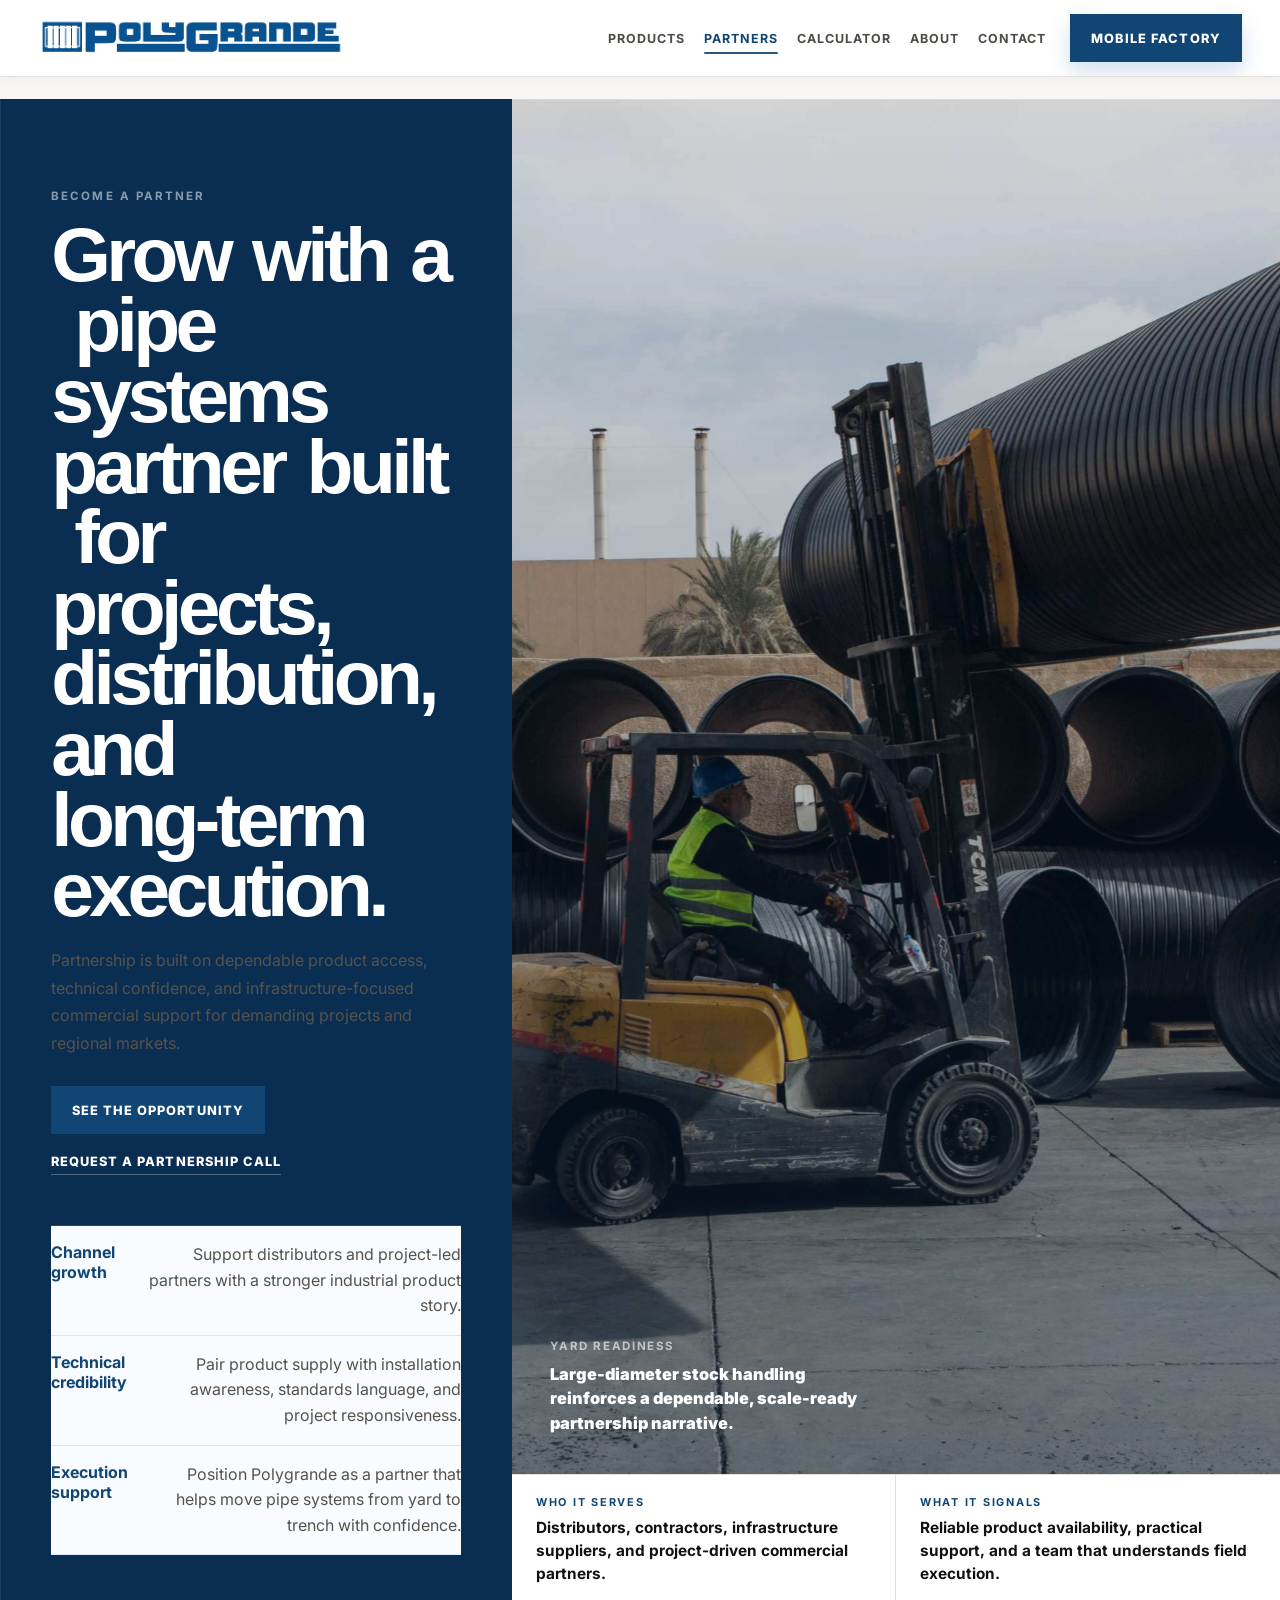
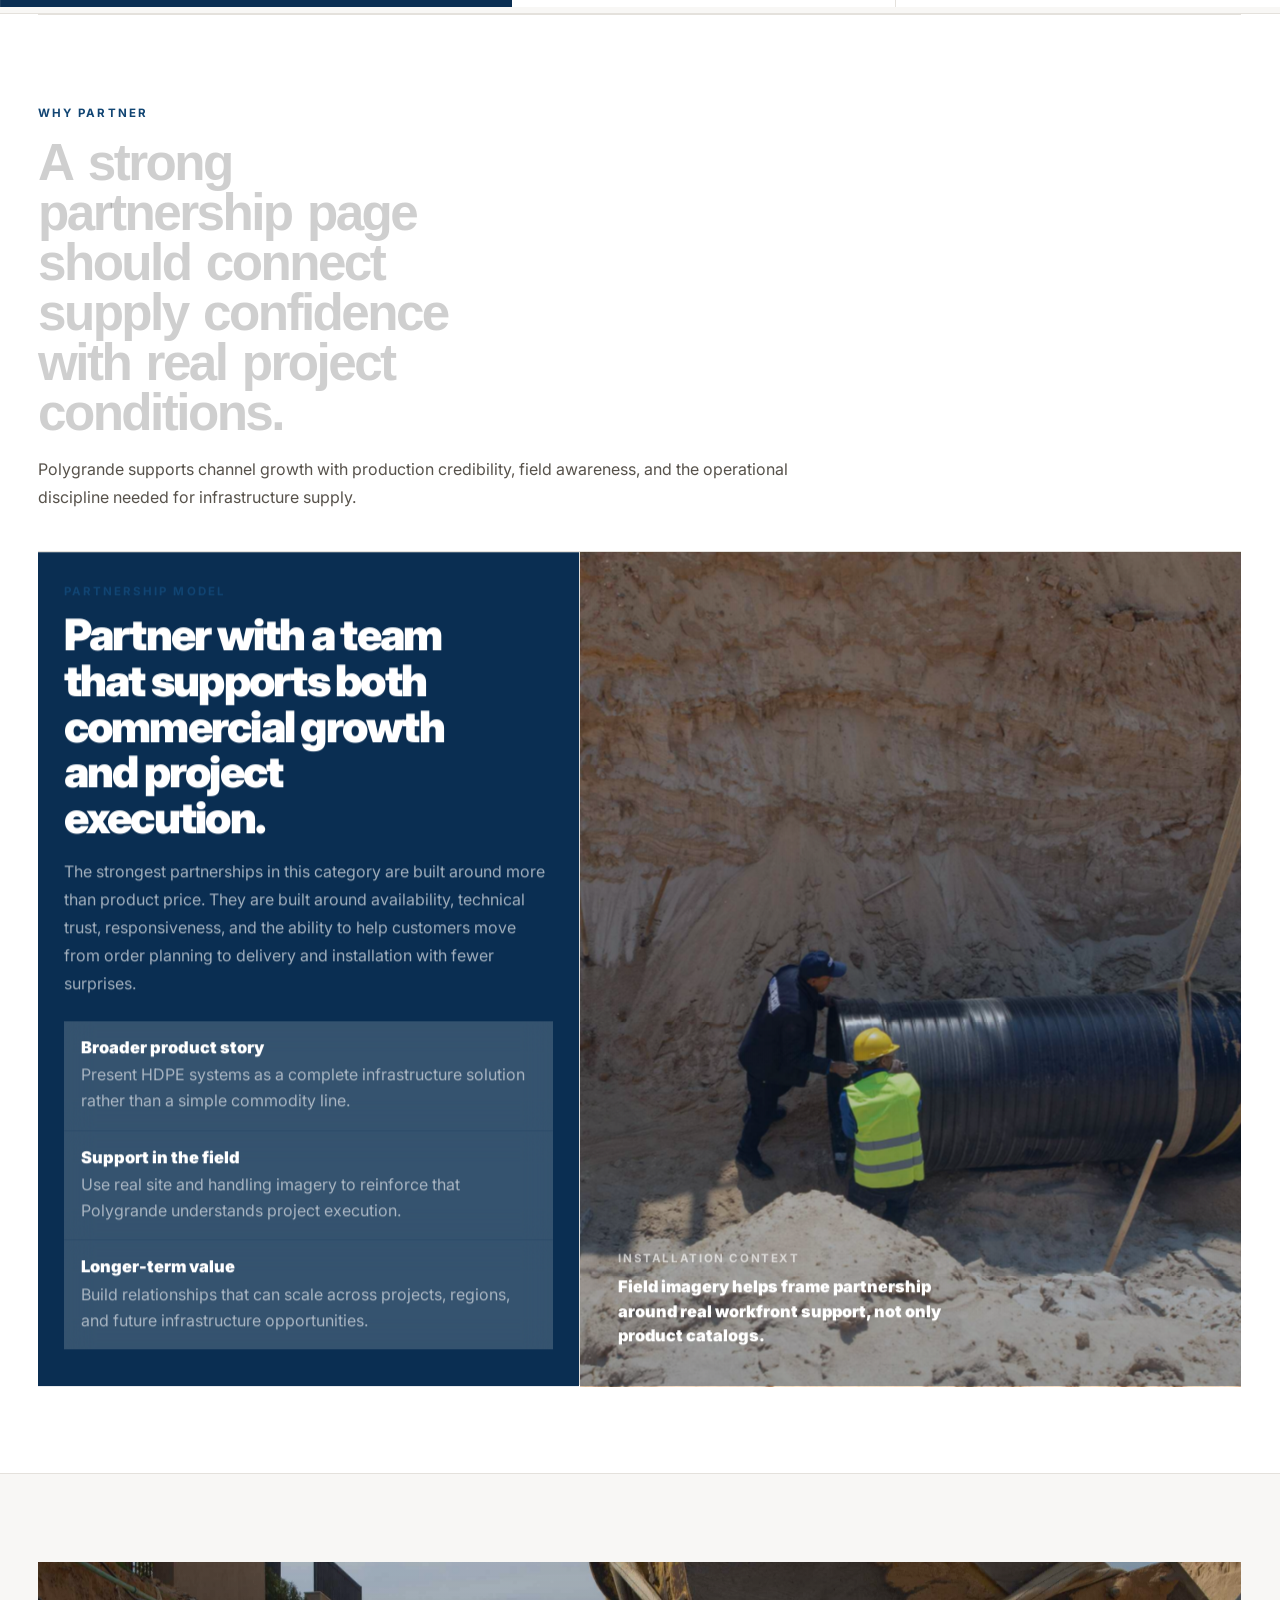
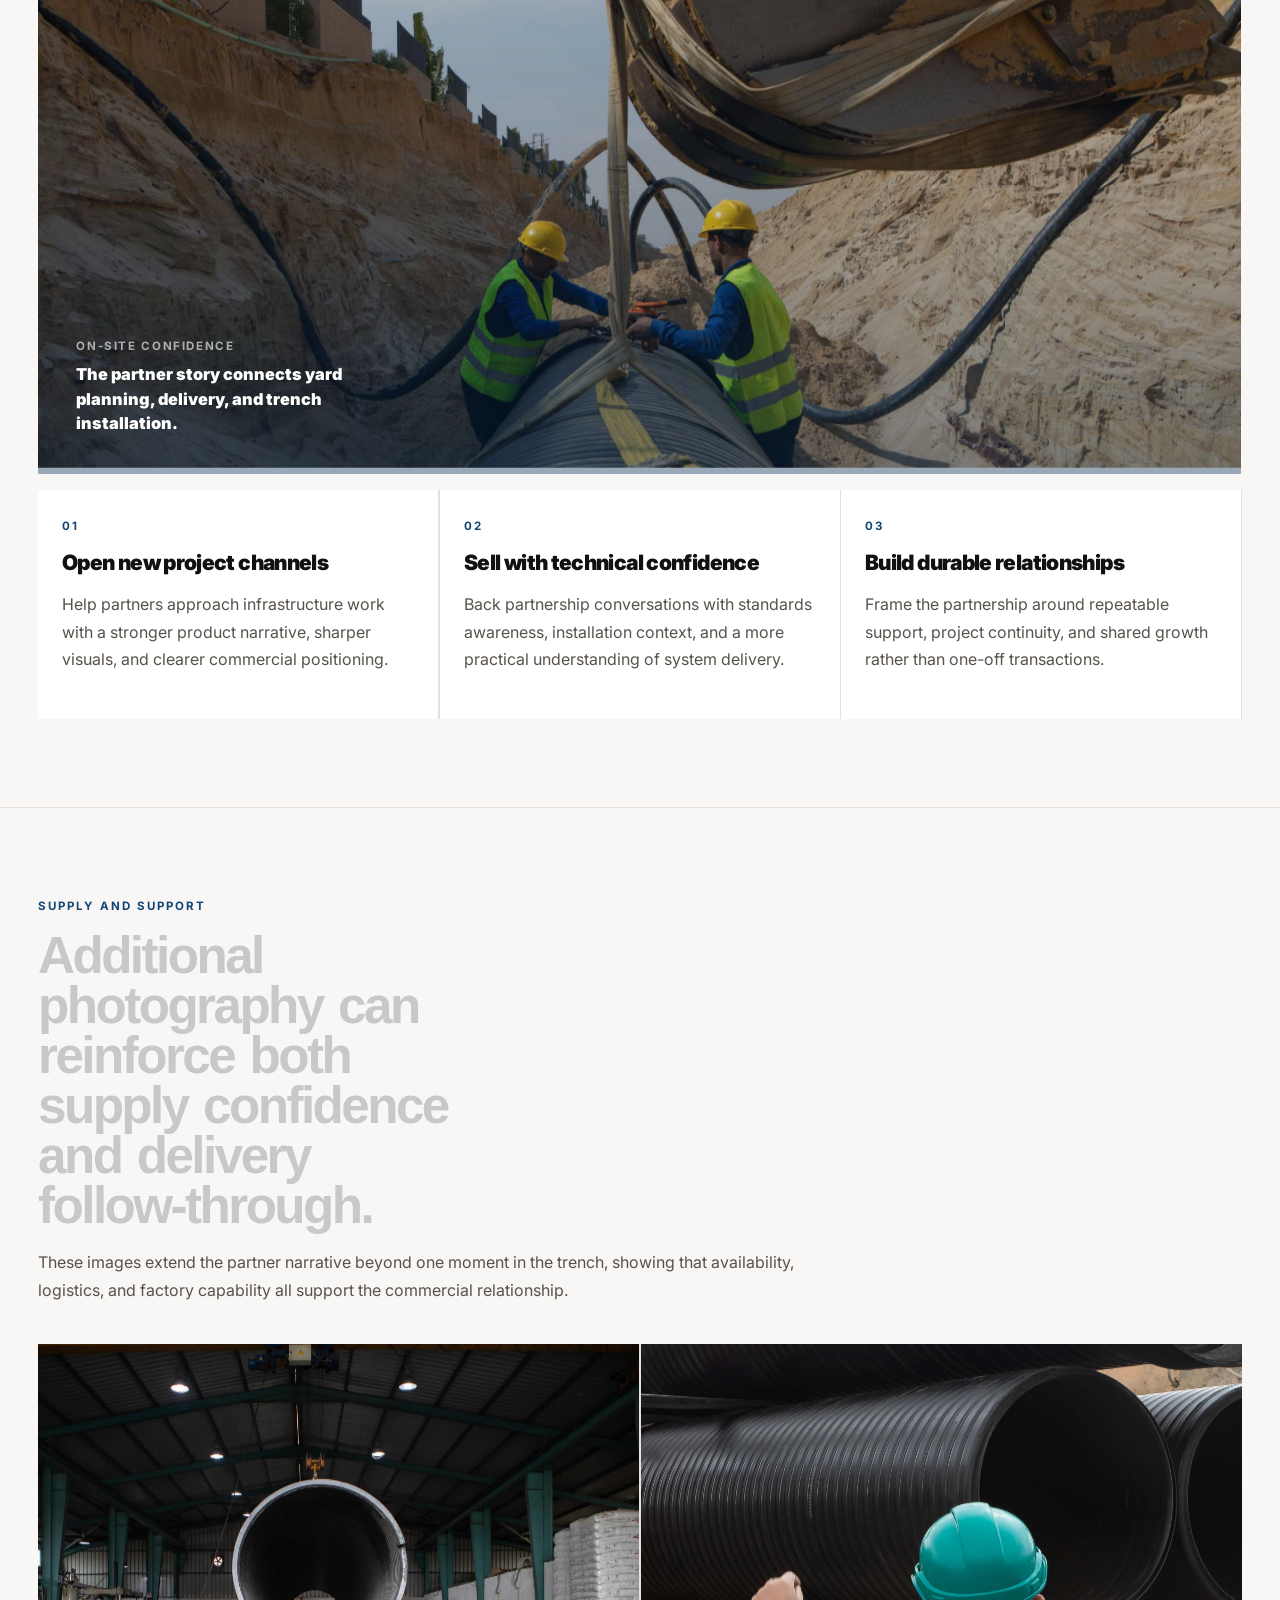
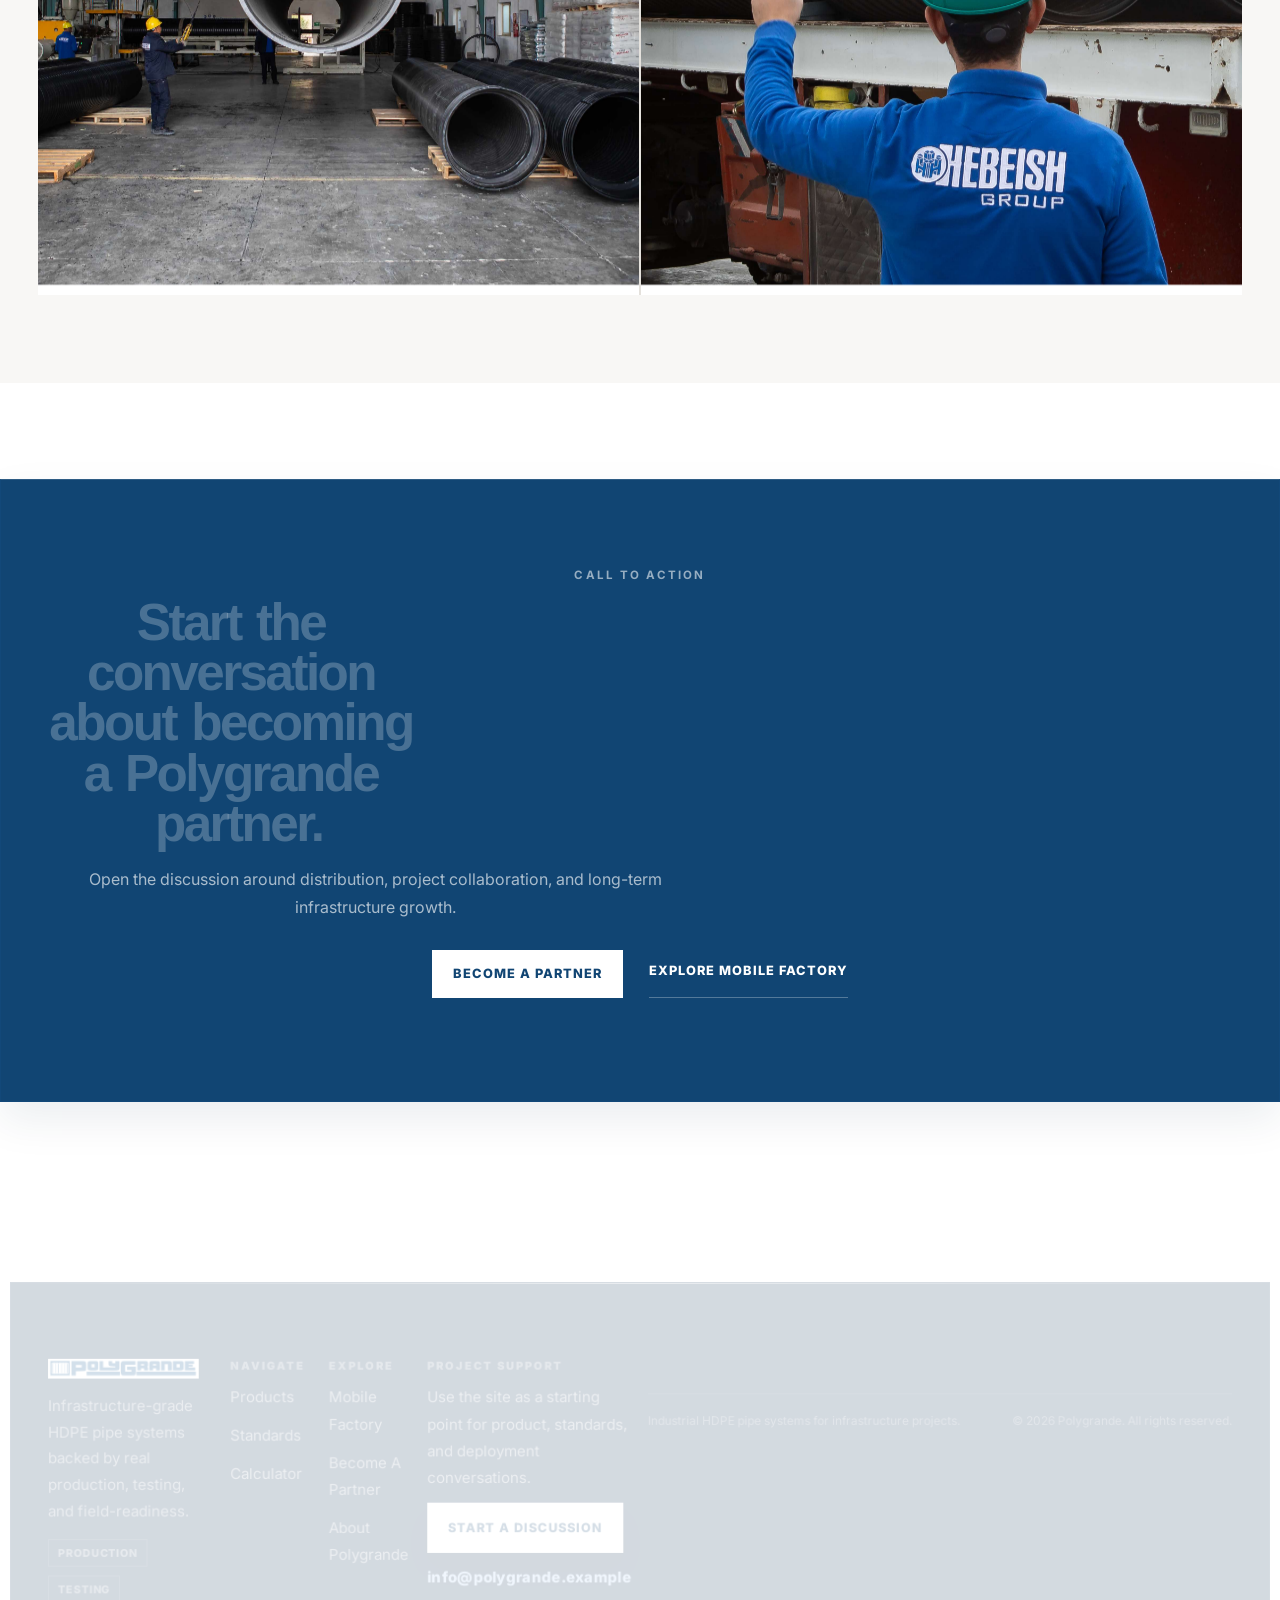
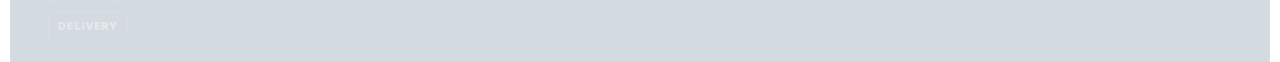
==== become-a-partner.html @ 3f27a125 "Apply client-inspired site redesign" ====
<!DOCTYPE html>
<html lang="en">
<head>
  <meta charset="UTF-8">
  <meta name="viewport" content="width=device-width, initial-scale=1.0">
  <meta name="description" content="Polygrande partnership page for distributors, contractors, and project-led collaborators looking to grow with HDPE pipe systems and technical support.">
  <meta name="theme-color" content="#1f5fa8">
  <title>Polygrande | Become A Partner</title>
  <link rel="preconnect" href="https://fonts.googleapis.com">
  <link rel="preconnect" href="https://fonts.gstatic.com" crossorigin>
  <link href="https://fonts.googleapis.com/css2?family=Inter:wght@400;500;600;700;800;900&display=swap" rel="stylesheet">
  <link rel="icon" href="favicon.png" type="image/png">
  <link rel="stylesheet" href="styles.css">
</head>
<body>
  <div class="site-shell">
    <header class="site-header">
      <div class="masthead">
        <a class="masthead-brand" href="index.html" aria-label="Polygrande home">
          <span class="masthead-brand-plate">
            <img class="masthead-logo" src="assets/branding/polygrande-logo.png" alt="Polygrande">
          </span>
        </a>

        <div class="masthead-nav-shell" id="site-nav-shell">
          <nav class="masthead-nav" id="site-nav" aria-label="Primary">
            <a href="index.html#products">Products</a>
            <a href="become-a-partner.html" aria-current="page">Partners</a>
            <a href="calculator.html">Calculator</a>
            <a href="index.html#about">About</a>
            <a href="index.html#contact">Contact</a>
          </nav>
          <a class="masthead-cta" href="mobile-factory.html">Mobile Factory</a>
        </div>

        <button class="masthead-toggle" type="button" aria-expanded="false" aria-controls="site-nav-shell">
          <span></span>
          <span></span>
          <span></span>
        </button>
      </div>
    </header>

    <main>
      <section class="hero hero-partner" id="top">
        <div class="hero-copy reveal">
          <p class="eyebrow">Become a partner</p>
          <h1>Grow with a pipe systems partner built for projects, distribution, and long-term execution.</h1>
          <p class="hero-text">
            Partnership is built on dependable product access, technical confidence, and infrastructure-focused
            commercial support for demanding projects and regional markets.
          </p>
          <div class="hero-actions">
            <a class="button button-primary" href="#partner-story">See The Opportunity</a>
            <a class="button button-secondary" href="#cta">Request A Partnership Call</a>
          </div>
          <ul class="hero-metrics" aria-label="Partner highlights">
            <li>
              <strong>Channel growth</strong>
              <span>Support distributors and project-led partners with a stronger industrial product story.</span>
            </li>
            <li>
              <strong>Technical credibility</strong>
              <span>Pair product supply with installation awareness, standards language, and project responsiveness.</span>
            </li>
            <li>
              <strong>Execution support</strong>
              <span>Position Polygrande as a partner that helps move pipe systems from yard to trench with confidence.</span>
            </li>
          </ul>
        </div>

        <div class="hero-visual reveal">
          <figure class="hero-shot">
            <img src="assets/images/media-partner-yard.jpg" alt="Forklift lifting a large corrugated HDPE pipe in the outdoor storage yard." fetchpriority="high">
            <figcaption>
              <span>Yard readiness</span>
              <strong>Large-diameter stock handling reinforces a dependable, scale-ready partnership narrative.</strong>
            </figcaption>
          </figure>

          <div class="hero-signal">
            <article>
              <p>Who it serves</p>
              <strong>Distributors, contractors, infrastructure suppliers, and project-driven commercial partners.</strong>
            </article>
            <article>
              <p>What it signals</p>
              <strong>Reliable product availability, practical support, and a team that understands field execution.</strong>
            </article>
          </div>
        </div>
      </section>

      <section class="partner-shell" id="partner-story">
        <div class="section-heading reveal">
          <p class="eyebrow">Why partner</p>
          <h2>A strong partnership page should connect supply confidence with real project conditions.</h2>
          <p>
            Polygrande supports channel growth with production credibility, field awareness, and the operational
            discipline needed for infrastructure supply.
          </p>
        </div>

        <div class="partner-layout">
          <article class="partner-copy reveal">
            <p class="eyebrow">Partnership model</p>
            <h3>Partner with a team that supports both commercial growth and project execution.</h3>
            <p>
              The strongest partnerships in this category are built around more than product price. They are built
              around availability, technical trust, responsiveness, and the ability to help customers move from order
              planning to delivery and installation with fewer surprises.
            </p>
            <div class="partner-points">
              <div>
                <strong>Broader product story</strong>
                <span>Present HDPE systems as a complete infrastructure solution rather than a simple commodity line.</span>
              </div>
              <div>
                <strong>Support in the field</strong>
                <span>Use real site and handling imagery to reinforce that Polygrande understands project execution.</span>
              </div>
              <div>
                <strong>Longer-term value</strong>
                <span>Build relationships that can scale across projects, regions, and future infrastructure opportunities.</span>
              </div>
            </div>
          </article>

          <figure class="partner-image reveal">
            <img src="assets/images/media-trench-guidance.jpg" alt="Workers guiding a large corrugated pipe section into position inside a sandy trench." loading="lazy">
            <figcaption>
              <span>Installation context</span>
              <strong>Field imagery helps frame partnership around real workfront support, not only product catalogs.</strong>
            </figcaption>
          </figure>
        </div>
      </section>

      <section class="partner-band">
        <figure class="partner-poster reveal">
          <img src="assets/images/media-trench-installation.jpg" alt="Workers aligning a large corrugated pipe section in a trench while heavy equipment lowers it into place." loading="lazy">
          <figcaption>
            <span>On-site confidence</span>
            <strong>The partner story connects yard planning, delivery, and trench installation.</strong>
          </figcaption>
        </figure>

        <div class="partner-grid">
          <article class="partner-card reveal">
            <p class="eyebrow">01</p>
            <h3>Open new project channels</h3>
            <p>Help partners approach infrastructure work with a stronger product narrative, sharper visuals, and clearer commercial positioning.</p>
          </article>
          <article class="partner-card reveal">
            <p class="eyebrow">02</p>
            <h3>Sell with technical confidence</h3>
            <p>Back partnership conversations with standards awareness, installation context, and a more practical understanding of system delivery.</p>
          </article>
          <article class="partner-card reveal">
            <p class="eyebrow">03</p>
            <h3>Build durable relationships</h3>
            <p>Frame the partnership around repeatable support, project continuity, and shared growth rather than one-off transactions.</p>
          </article>
        </div>
      </section>

      <section class="photo-section photo-section-tight" aria-labelledby="partner-gallery-title">
        <div class="section-heading reveal">
          <p class="eyebrow">Supply and support</p>
          <h2 id="partner-gallery-title">Additional photography can reinforce both supply confidence and delivery follow-through.</h2>
          <p>
            These images extend the partner narrative beyond one moment in the trench, showing that availability,
            logistics, and factory capability all support the commercial relationship.
          </p>
        </div>

        <div class="photo-grid photo-grid-two">
          <figure class="photo-card reveal">
            <img src="assets/images/media-factory-hero.jpg" alt="Oversized HDPE pipe sections staged across the production floor inside the factory." loading="lazy">
            <figcaption>
              <span>Capacity</span>
              <strong>Give partnership conversations a clearer sense of production scale and operational readiness.</strong>
            </figcaption>
          </figure>
          <figure class="photo-card reveal">
            <img src="assets/images/media-site-logistics.jpg" alt="Logistics worker directing HDPE pipe loading during outbound transport preparation." loading="lazy">
            <figcaption>
              <span>Delivery flow</span>
              <strong>Show that the partnership story continues through dispatch, logistics, and project mobilization.</strong>
            </figcaption>
          </figure>
        </div>
      </section>

      <section class="cta reveal partner-cta" id="cta">
        <p class="eyebrow">Call to action</p>
        <h2>Start the conversation about becoming a Polygrande partner.</h2>
        <p>Open the discussion around distribution, project collaboration, and long-term infrastructure growth.</p>
        <div class="hero-actions hero-actions-centered">
          <a class="button button-primary" href="mailto:info@polygrande.example?subject=Partnership%20Inquiry">Become A Partner</a>
          <a class="button button-secondary" href="mobile-factory.html">Explore Mobile Factory</a>
        </div>
      </section>
    </main>

    <footer class="site-footer reveal reveal-footer">
      <div class="site-footer-shell">
        <div class="site-footer-brand">
          <span class="site-footer-brand-plate">
            <img class="site-footer-logo" src="assets/branding/polygrande-logo.png" alt="Polygrande">
          </span>
          <p class="site-footer-note">Infrastructure-grade HDPE pipe systems backed by real production, testing, and field-readiness.</p>
          <div class="site-footer-tags" aria-label="Footer highlights">
            <span>Production</span>
            <span>Testing</span>
            <span>Delivery</span>
          </div>
        </div>

        <nav class="site-footer-column" aria-label="Footer navigation">
          <p class="site-footer-heading">Navigate</p>
          <a href="index.html#products">Products</a>
          <a href="index.html#standards">Standards</a>
          <a href="calculator.html">Calculator</a>
        </nav>

        <nav class="site-footer-column" aria-label="Footer explore links">
          <p class="site-footer-heading">Explore</p>
          <a href="mobile-factory.html">Mobile Factory</a>
          <a href="become-a-partner.html">Become A Partner</a>
          <a href="index.html#about">About Polygrande</a>
        </nav>

        <div class="site-footer-column site-footer-contact">
          <p class="site-footer-heading">Project Support</p>
          <p>Use the site as a starting point for product, standards, and deployment conversations.</p>
          <a class="site-footer-button" href="mailto:info@polygrande.example">Start A Discussion</a>
          <a class="site-footer-mail" href="mailto:info@polygrande.example">info@polygrande.example</a>
        </div>
      </div>

      <div class="site-footer-bottom">
        <p>Industrial HDPE pipe systems for infrastructure projects.</p>
        <p>&copy; <span id="year"></span> Polygrande. All rights reserved.</p>
      </div>
    </footer>
  </div>

  <script src="script.js"></script>
</body>
</html>
---- styles.css ----
:root {
  --content-edge: clamp(0.65rem, 1.15vw, 1.2rem);
  --bg: #f4f7fb;
  --bg-soft: #ebf2fb;
  --surface: #ffffff;
  --surface-soft: #f7faff;
  --surface-tint: #e7f0fb;
  --blue: #1f5fa8;
  --blue-deep: #184c89;
  --blue-soft: #d4e4f8;
  --line: #cedcf0;
  --line-strong: #9db8da;
  --text: #173a61;
  --muted: #5f7898;
  --shadow: 0 28px 68px rgba(31, 95, 168, 0.1);
  --radius: 0;
  --radius-sm: 0;
  --content-width: calc(100vw - (2 * var(--content-edge)));
  --section-shift: 88px;
  --reveal-shift: 56px;
}

*,
*::before,
*::after {
  box-sizing: border-box;
}

html {
  scroll-behavior: smooth;
}

body {
  margin: 0;
  min-height: 100vh;
  font-family: "Nunito Sans", sans-serif;
  color: var(--text);
  background:
    radial-gradient(circle at 82% 8%, rgba(31, 95, 168, 0.16), transparent 24%),
    radial-gradient(circle at 12% 14%, rgba(31, 95, 168, 0.09), transparent 18%),
    linear-gradient(180deg, #f7fbff 0%, #f2f6fb 34%, #eef3fb 100%);
  overflow-x: hidden;
}

body::before {
  content: "";
  position: fixed;
  inset: 0 0 auto 0;
  height: 1.1rem;
  background: linear-gradient(180deg, rgba(31, 95, 168, 0.32), rgba(31, 95, 168, 0));
  pointer-events: none;
  z-index: 0;
}

a {
  color: inherit;
  text-decoration: none;
}

img {
  display: block;
  width: 100%;
  max-width: 100%;
}

.site-shell {
  position: relative;
  z-index: 1;
}

.visually-hidden {
  position: absolute;
  width: 1px;
  height: 1px;
  padding: 0;
  margin: -1px;
  overflow: hidden;
  clip: rect(0, 0, 0, 0);
  white-space: nowrap;
  border: 0;
}

main {
  display: grid;
  gap: clamp(1rem, 1.9vw, 1.8rem);
  padding-bottom: 3rem;
}

.site-header,
.hero,
.video-story,
.feature-ribbon,
.photo-section,
.capabilities,
.standards,
.about,
.cta,
.site-footer {
  width: var(--content-width);
  margin-inline: auto;
}

.site-header {
  position: sticky;
  top: 0.95rem;
  z-index: 20;
  display: grid;
  grid-template-columns: minmax(0, 1.05fr) minmax(0, 1.15fr) minmax(15rem, 0.8fr) auto;
  align-items: stretch;
  gap: 0.95rem;
  margin-top: 0.95rem;
  padding: 0;
}

.site-header::before {
  content: "";
  position: absolute;
  inset: -0.8rem 9% auto 9%;
  height: 5rem;
  border-radius: 999px;
  background: radial-gradient(circle at center, rgba(31, 95, 168, 0.18), rgba(31, 95, 168, 0));
  filter: blur(18px);
  pointer-events: none;
  z-index: -1;
}

.brand {
  position: relative;
  display: grid;
  gap: 0.8rem;
  min-width: 0;
  padding: 0.95rem 1rem 1rem;
  border: 1px solid rgba(157, 184, 218, 0.82);
  border-radius: 32px 24px 24px 32px;
  background:
    linear-gradient(180deg, rgba(255, 255, 255, 0.99), rgba(242, 247, 253, 0.96)),
    linear-gradient(135deg, rgba(31, 95, 168, 0.08), transparent 48%);
  box-shadow:
    0 20px 44px rgba(31, 95, 168, 0.12),
    inset 0 1px 0 rgba(255, 255, 255, 0.94);
  backdrop-filter: blur(18px);
  overflow: hidden;
}

.brand::before,
.site-nav-wrap::before,
.header-actions::before {
  content: "";
  position: absolute;
  inset: 0 auto auto 0;
  width: 100%;
  height: 0.28rem;
  background: linear-gradient(90deg, rgba(31, 95, 168, 0.84), rgba(31, 95, 168, 0.22) 62%, transparent);
}

.brand::after {
  content: "";
  position: absolute;
  top: 0;
  right: 0;
  width: 9rem;
  height: 9rem;
  background: radial-gradient(circle, rgba(31, 95, 168, 0.14), transparent 72%);
  transform: translate(30%, -34%);
  pointer-events: none;
}

.brand-main {
  display: inline-flex;
  align-items: center;
  gap: 0.9rem;
  min-width: 0;
}

.brand-plate {
  display: inline-flex;
  align-items: center;
  justify-content: center;
  padding: 0.52rem 0.7rem;
  border: 1px solid var(--line);
  border-radius: 22px;
  background: rgba(255, 255, 255, 0.98);
  box-shadow:
    0 12px 24px rgba(31, 95, 168, 0.08),
    inset 0 0 0 1px rgba(255, 255, 255, 0.92);
}

.brand-logo {
  display: block;
  width: clamp(220px, 28vw, 410px);
  height: auto;
}

.brand-caption {
  display: grid;
  gap: 0.16rem;
  min-width: 0;
}

.brand-caption span {
  color: var(--muted);
  font-size: 0.72rem;
  font-weight: 900;
  letter-spacing: 0.22em;
  text-transform: uppercase;
  white-space: nowrap;
}

.brand-caption strong {
  color: var(--blue);
  font-size: 1rem;
  font-weight: 900;
  line-height: 1.12;
  text-wrap: balance;
}

.brand-meta {
  display: flex;
  align-items: center;
  gap: 0.75rem;
  min-width: 0;
}

.brand-chip {
  flex: none;
  padding: 0.42rem 0.72rem;
  border: 1px solid var(--line);
  border-radius: 999px;
  background: linear-gradient(180deg, #ffffff, var(--surface-tint));
  color: var(--blue);
  font-size: 0.68rem;
  font-weight: 900;
  letter-spacing: 0.14em;
  text-transform: uppercase;
}

.brand-meta strong {
  color: var(--text);
  font-size: 0.85rem;
  font-weight: 800;
  line-height: 1.28;
}

.site-nav-wrap {
  position: relative;
  display: grid;
  gap: 0.72rem;
  min-width: 0;
  padding: 0.75rem;
  border: 1px solid rgba(157, 184, 218, 0.82);
  border-radius: 28px;
  background:
    linear-gradient(180deg, rgba(251, 253, 255, 0.99), rgba(235, 242, 251, 0.96)),
    linear-gradient(135deg, rgba(31, 95, 168, 0.07), transparent 55%);
  box-shadow:
    0 20px 44px rgba(31, 95, 168, 0.1),
    inset 0 1px 0 rgba(255, 255, 255, 0.94);
  backdrop-filter: blur(18px);
  overflow: hidden;
}

.site-nav-wrap::after {
  content: "";
  position: absolute;
  inset: auto 1rem 0.82rem 1rem;
  height: 1px;
  background: linear-gradient(90deg, transparent, rgba(31, 95, 168, 0.12), transparent);
  pointer-events: none;
}

.site-nav-meta {
  display: flex;
  justify-content: space-between;
  align-items: center;
  gap: 0.9rem;
  min-width: 0;
  padding: 0 0.12rem;
}

.site-nav-label {
  color: var(--blue);
  font-size: 0.68rem;
  font-weight: 900;
  letter-spacing: 0.2em;
  text-transform: uppercase;
  white-space: nowrap;
}

.site-nav-note {
  color: var(--muted);
  font-size: 0.78rem;
  font-weight: 800;
  line-height: 1.25;
  text-align: right;
}

.site-nav {
  display: flex;
  align-items: center;
  flex-wrap: wrap;
  gap: 0.4rem;
  min-width: 0;
  padding: 0.32rem;
  border: 1px solid rgba(157, 184, 218, 0.68);
  border-radius: 22px;
  background: rgba(255, 255, 255, 0.84);
  box-shadow: inset 0 1px 0 rgba(255, 255, 255, 0.95);
}

.site-nav a {
  position: relative;
  padding: 0.78rem 0.9rem 0.82rem;
  border-radius: 16px;
  color: var(--muted);
  font-size: 0.92rem;
  font-weight: 900;
  transition: color 180ms ease, background 180ms ease, transform 180ms ease, box-shadow 180ms ease;
}

.site-nav a::after {
  content: "";
  position: absolute;
  left: 0.95rem;
  right: 0.95rem;
  bottom: 0.5rem;
  height: 2px;
  border-radius: 999px;
  background: currentColor;
  opacity: 0;
  transform: scaleX(0.45);
  transform-origin: left;
  transition: opacity 180ms ease, transform 180ms ease;
}

.site-nav a:hover::after,
.site-nav a:focus-visible::after,
.site-nav a[aria-current="page"]::after {
  opacity: 0.4;
  transform: scaleX(1);
}

.site-nav a:hover,
.site-nav a:focus-visible {
  color: var(--blue-deep);
  background: rgba(255, 255, 255, 0.95);
  box-shadow: 0 10px 18px rgba(31, 95, 168, 0.12);
}

.site-nav a:hover,
.site-nav a:focus-visible {
  transform: translateY(-1px);
}

.site-nav a[aria-current="page"] {
  color: #ffffff;
  background: linear-gradient(135deg, #2f73bb 0%, var(--blue) 55%, var(--blue-deep) 100%);
  box-shadow: 0 14px 22px rgba(31, 95, 168, 0.22);
}

.site-nav a[aria-current="page"]::after {
  background: rgba(255, 255, 255, 0.88);
  opacity: 0.88;
}

.header-actions {
  position: relative;
  display: grid;
  gap: 0.72rem;
  min-width: 0;
  padding: 0.84rem;
  border: 1px solid rgba(157, 184, 218, 0.82);
  border-radius: 24px 34px 24px 24px;
  background:
    linear-gradient(180deg, rgba(250, 252, 255, 0.99), rgba(226, 238, 251, 0.96)),
    linear-gradient(135deg, rgba(31, 95, 168, 0.08), transparent 54%);
  box-shadow:
    0 20px 44px rgba(31, 95, 168, 0.11),
    inset 0 1px 0 rgba(255, 255, 255, 0.94);
  backdrop-filter: blur(18px);
  overflow: hidden;
}

.header-actions::after {
  content: "";
  position: absolute;
  inset: auto -2.4rem -2.4rem auto;
  width: 8rem;
  height: 8rem;
  background: radial-gradient(circle, rgba(31, 95, 168, 0.14), transparent 72%);
  pointer-events: none;
}

.header-badge {
  position: relative;
  z-index: 1;
  display: grid;
  gap: 0.14rem;
  margin: 0;
}

.header-badge span {
  color: var(--blue);
  font-size: 0.68rem;
  font-weight: 900;
  letter-spacing: 0.18em;
  text-transform: uppercase;
}

.header-badge strong {
  color: var(--text);
  font-size: 0.84rem;
  font-weight: 800;
  line-height: 1.26;
}

.nav-cta {
  position: relative;
  z-index: 1;
  display: grid;
  gap: 0.08rem;
  min-width: 0;
  padding: 1rem 1.05rem;
  border-radius: 20px;
  background: linear-gradient(135deg, #2c72ba 0%, var(--blue) 58%, var(--blue-deep) 100%);
  color: #ffffff;
  box-shadow: 0 16px 30px rgba(31, 95, 168, 0.22);
  overflow: hidden;
}

.nav-cta::before {
  content: "";
  position: absolute;
  inset: 0;
  background: linear-gradient(120deg, rgba(255, 255, 255, 0.26) 0 14%, transparent 32%);
  pointer-events: none;
}

.nav-cta span {
  font-size: 0.7rem;
  font-weight: 900;
  letter-spacing: 0.16em;
  text-transform: uppercase;
  opacity: 0.82;
}

.nav-cta strong {
  font-size: 1rem;
  font-weight: 900;
  line-height: 1.1;
}

.menu-toggle {
  display: none;
  align-self: center;
  width: 3.2rem;
  height: 3.2rem;
  padding: 0.76rem;
  background: linear-gradient(180deg, #ffffff, var(--surface-tint));
  border: 1px solid var(--line);
  border-radius: 18px;
  cursor: pointer;
  box-shadow: 0 12px 22px rgba(31, 95, 168, 0.12);
  transition: background 180ms ease, box-shadow 180ms ease, transform 180ms ease;
}

.menu-toggle span {
  display: block;
  width: 100%;
  height: 2px;
  margin: 0.26rem 0;
  background: var(--blue);
  border-radius: 999px;
  transform-origin: center;
  transition: transform 180ms ease, opacity 180ms ease;
}

.menu-toggle[aria-expanded="true"] {
  background: linear-gradient(180deg, #ffffff, #dce9f8);
  box-shadow: 0 14px 24px rgba(31, 95, 168, 0.16);
}

.menu-toggle[aria-expanded="true"] span:nth-child(1) {
  transform: translateY(0.54rem) rotate(45deg);
}

.menu-toggle[aria-expanded="true"] span:nth-child(2) {
  opacity: 0;
}

.menu-toggle[aria-expanded="true"] span:nth-child(3) {
  transform: translateY(-0.54rem) rotate(-45deg);
}

.site-header {
  display: block;
  top: 0;
  z-index: 30;
  width: 100vw;
  margin: 0 calc(50% - 50vw);
  padding: 0.95rem clamp(1rem, 2.4vw, 1.9rem) 1.05rem;
  background: linear-gradient(90deg, var(--blue-deep) 0%, var(--blue) 46%, #2b67ac 100%);
  border-bottom: 1px solid rgba(255, 255, 255, 0.2);
  border-radius: 0 0 30px 30px;
  box-shadow: 0 24px 48px rgba(19, 59, 106, 0.18);
  overflow: clip;
}

.site-header::before {
  inset: 0 -8vw 0 auto;
  width: min(48vw, 50rem);
  height: auto;
  border-radius: 0;
  background: linear-gradient(125deg, rgba(255, 255, 255, 0.22), rgba(255, 255, 255, 0.08) 34%, rgba(255, 255, 255, 0.02) 62%, transparent 80%);
  clip-path: polygon(28% 0, 100% 0, 74% 100%, 0 100%);
  opacity: 0.82;
  filter: none;
  z-index: 0;
}

.site-header::after {
  content: "";
  position: absolute;
  inset: auto 0 0 0;
  height: 1px;
  background: linear-gradient(90deg, rgba(255, 255, 255, 0.06), rgba(255, 255, 255, 0.42), rgba(255, 255, 255, 0.06));
  pointer-events: none;
}

.site-header-inner {
  position: relative;
  z-index: 1;
  width: min(1640px, calc(100vw - 2rem));
  margin-inline: auto;
  display: grid;
  grid-template-columns: auto minmax(0, 1fr) auto;
  align-items: center;
  gap: clamp(0.75rem, 1.8vw, 1.4rem);
}

.brand {
  display: inline-flex;
  align-items: center;
  gap: 0;
  padding: 0;
  border: 0;
  border-radius: 0;
  background: transparent;
  box-shadow: none;
  backdrop-filter: none;
}

.brand::before,
.brand::after {
  content: none;
}

.brand-plate {
  padding: 0.48rem 0.7rem;
  border: 0;
  border-radius: 24px;
  background: rgba(255, 255, 255, 0.98);
  box-shadow:
    0 14px 28px rgba(11, 33, 63, 0.18),
    inset 0 0 0 1px rgba(255, 255, 255, 0.92);
}

.brand-logo {
  width: clamp(210px, 22vw, 390px);
}

.site-nav-wrap {
  display: grid;
  grid-template-columns: minmax(0, 1fr) auto;
  align-items: center;
  gap: 0.45rem;
  padding: 0.42rem 0.46rem 0.42rem 0.82rem;
  border: 1px solid rgba(255, 255, 255, 0.48);
  border-radius: 999px;
  background: rgba(255, 255, 255, 0.97);
  box-shadow: 0 16px 34px rgba(11, 33, 63, 0.16);
  overflow: visible;
}

.site-nav-wrap::before {
  content: "";
  inset: auto;
  left: -1.2rem;
  top: 0;
  bottom: 0;
  width: 3.2rem;
  height: auto;
  background: rgba(255, 255, 255, 0.97);
  border-radius: 26px;
  transform: skewX(-28deg);
  transform-origin: left;
  z-index: -1;
}

.site-nav-wrap::after {
  content: none;
}

.site-nav {
  justify-content: flex-end;
  gap: 0.18rem;
  padding: 0;
  border: 0;
  border-radius: 0;
  background: transparent;
  box-shadow: none;
}

.site-nav a {
  padding: 0.92rem 1rem;
  border-radius: 999px;
  color: var(--blue-deep);
  font-size: 0.88rem;
  font-weight: 900;
  letter-spacing: 0.08em;
  text-transform: uppercase;
  box-shadow: none;
}

.site-nav a::after {
  content: none;
}

.site-nav a:hover,
.site-nav a:focus-visible {
  color: var(--blue);
  background: rgba(31, 95, 168, 0.08);
  transform: translateY(-1px);
  box-shadow: none;
}

.site-nav a[aria-current="page"] {
  color: #ffffff;
  background: linear-gradient(135deg, #2c72ba 0%, var(--blue) 58%, var(--blue-deep) 100%);
  box-shadow: 0 14px 22px rgba(31, 95, 168, 0.22);
}

.nav-cta {
  display: inline-flex;
  align-items: center;
  justify-content: center;
  min-width: 12.6rem;
  padding: 1rem 1.45rem;
  border-radius: 999px;
  background: linear-gradient(135deg, #2c72ba 0%, var(--blue) 60%, var(--blue-deep) 100%);
  color: #ffffff;
  font-size: 0.94rem;
  font-weight: 900;
  letter-spacing: 0.08em;
  text-transform: uppercase;
  white-space: nowrap;
  box-shadow: 0 16px 30px rgba(31, 95, 168, 0.24);
  overflow: visible;
}

.nav-cta::before {
  content: none;
}

.nav-cta:hover,
.nav-cta:focus-visible {
  transform: translateY(-1px);
  box-shadow: 0 20px 34px rgba(31, 95, 168, 0.28);
  filter: saturate(1.05);
}

.menu-toggle {
  width: 3.3rem;
  height: 3.3rem;
  padding: 0.74rem;
  background: rgba(255, 255, 255, 0.98);
  border: 1px solid rgba(255, 255, 255, 0.4);
  border-radius: 20px;
  box-shadow: 0 12px 24px rgba(11, 33, 63, 0.16);
}

.menu-toggle span {
  background: var(--blue);
}

.menu-toggle[aria-expanded="true"] {
  transform: translateY(-1px);
  background: rgba(255, 255, 255, 0.98);
  box-shadow: 0 16px 28px rgba(11, 33, 63, 0.18);
}

.hero {
  display: grid;
  grid-template-columns: 0.94fr 1.06fr;
  gap: 1rem;
  align-items: start;
  padding: 1.35rem 0 1.25rem;
}

.hero-copy,
.hero-visual,
.capability-card,
.standard-copy,
.standard-photo,
.about-card,
.about-list,
.cta,
.ribbon-card {
  position: relative;
  border: 1px solid var(--line);
  background: var(--surface);
  box-shadow: var(--shadow);
}

.hero-copy,
.about-card,
.cta {
  overflow: hidden;
  border-color: rgba(31, 95, 168, 0.12);
  background: linear-gradient(180deg, #ffffff 0%, #f6faff 100%);
  color: var(--text);
}

.hero-copy {
  padding: clamp(1.35rem, 2.8vw, 2rem);
  border-radius: 24px;
  box-shadow: 0 14px 34px rgba(31, 95, 168, 0.1);
}

.hero-copy::after {
  content: "";
  position: absolute;
  inset: 0 0 auto 0;
  width: 100%;
  height: 0.28rem;
  background: linear-gradient(90deg, var(--blue), rgba(31, 95, 168, 0.18) 42%, transparent 76%);
}

.eyebrow {
  margin: 0 0 1rem;
  color: var(--blue);
  font-size: 0.84rem;
  font-weight: 900;
  letter-spacing: 0.14em;
  text-transform: uppercase;
}

.hero h1,
.section-heading h2,
.about h2,
.cta h2,
.ribbon-overlay h2 {
  margin: 0;
  font-family: "Nunito Sans", sans-serif;
  font-weight: 900;
  letter-spacing: -0.04em;
  line-height: 0.95;
}

.hero h1 {
  max-width: 12.2ch;
  font-size: clamp(2.05rem, 4.35vw, 4rem);
  line-height: 0.94;
}

.hero-text,
.section-heading p,
.capability-card p,
.standard-copy p,
.about p:not(.eyebrow),
.cta p:not(.eyebrow),
.hero-metrics span,
.about-list span,
.standard-points span {
  color: var(--muted);
  font-size: 1rem;
  line-height: 1.7;
}

.hero-copy .eyebrow,
.about-card .eyebrow,
.cta .eyebrow {
  color: var(--blue);
}

.hero-copy .hero-text,
.hero-copy .hero-metrics span,
.about-card p:not(.eyebrow),
.cta p:not(.eyebrow) {
  color: var(--muted);
}

.hero-copy h1,
.about-card h2,
.cta h2 {
  color: var(--blue-deep);
}

.hero-text {
  max-width: 56ch;
  margin: 0.75rem 0 1rem;
  font-size: 0.97rem;
  line-height: 1.6;
}

.hero-actions {
  display: flex;
  flex-wrap: wrap;
  gap: 0.7rem;
  margin-bottom: 0.95rem;
}

.hero-actions-centered {
  justify-content: center;
}

.button {
  display: inline-flex;
  align-items: center;
  justify-content: center;
  min-height: 3.35rem;
  padding: 0.75rem 1.4rem;
  border: 1px solid transparent;
  border-radius: 999px;
  font: inherit;
  font-weight: 800;
  letter-spacing: 0.01em;
  transition: transform 180ms ease, border-color 180ms ease, background 180ms ease, color 180ms ease;
}

.button:hover,
.button:focus-visible {
  transform: translateY(-2px);
}

.button-primary {
  background: var(--blue);
  color: #ffffff;
}

.button-secondary {
  border-color: var(--blue);
  background: transparent;
  color: var(--blue);
}

.hero-copy .button-primary,
.cta .button-primary {
  background: var(--blue);
  color: #ffffff;
}

.hero-copy .button-secondary,
.cta .button-secondary {
  border-color: var(--line-strong);
  color: var(--blue);
}

.hero-metrics {
  display: grid;
  grid-template-columns: repeat(3, minmax(0, 1fr));
  gap: 0.45rem;
  margin: 0;
  padding: 0;
  list-style: none;
}

.hero-metrics li,
.standard-points div,
.about-list div {
  padding: 0.8rem 0.85rem;
  border: 1px solid var(--line);
  border-radius: var(--radius-sm);
  background: var(--surface-soft);
}

.hero-copy .hero-metrics li {
  border-color: #d8e5f6;
  background: #f8fbff;
}

.hero-metrics strong,
.capability-card h3,
.standard-copy h3,
.about-list strong,
.standard-points strong {
  display: block;
  margin-bottom: 0.25rem;
  color: var(--blue);
  font-size: 0.94rem;
  font-weight: 900;
}

.hero-copy .hero-metrics strong {
  color: var(--blue);
}

.hero-visual {
  display: grid;
  gap: 0.6rem;
  padding: 0.6rem;
  border-radius: 26px;
  background: linear-gradient(180deg, #ffffff 0%, #eef4fb 100%);
  box-shadow: 0 14px 34px rgba(31, 95, 168, 0.09);
}

.hero-shot,
.standard-photo {
  position: relative;
  margin: 0;
  overflow: hidden;
  border: 1px solid var(--line);
  border-radius: calc(var(--radius) - 4px);
  background: var(--surface);
}

.hero-shot img {
  height: 100%;
  min-height: 20.5rem;
  object-fit: cover;
}

.hero-shot::after,
.ribbon-card::after,
.standard-photo::after {
  content: "";
  position: absolute;
  inset: 0;
  background: linear-gradient(180deg, rgba(31, 95, 168, 0.03), rgba(31, 95, 168, 0.64));
  pointer-events: none;
}

.hero-shot figcaption,
.standard-photo figcaption {
  position: absolute;
  right: 1rem;
  bottom: 1rem;
  left: 1rem;
  z-index: 1;
}

.hero-shot figcaption span,
.standard-photo figcaption span {
  display: inline-block;
  margin-bottom: 0.55rem;
  color: rgba(255, 255, 255, 0.82);
  font-size: 0.82rem;
  font-weight: 900;
  letter-spacing: 0.14em;
  text-transform: uppercase;
}

.hero-shot figcaption strong,
.standard-photo figcaption strong {
  display: block;
  max-width: 26ch;
  color: #ffffff;
  font-size: clamp(1rem, 1.7vw, 1.22rem);
  font-weight: 900;
  line-height: 1.3;
}

.hero-signal {
  display: grid;
  grid-template-columns: repeat(2, minmax(0, 1fr));
  gap: 0.65rem;
}

.hero-signal article {
  padding: 0.72rem 0.78rem;
  border: 1px solid var(--line);
  border-radius: 16px;
  background: var(--surface);
}

.hero-signal p {
  margin: 0 0 0.4rem;
  color: var(--blue);
  font-size: 0.72rem;
  font-weight: 900;
  letter-spacing: 0.14em;
  text-transform: uppercase;
}

.hero-signal strong {
  display: block;
  color: var(--text);
  font-size: 0.9rem;
  font-weight: 800;
  line-height: 1.45;
}

.feature-ribbon {
  display: grid;
  grid-template-columns: repeat(2, minmax(0, 1fr));
  gap: 1rem;
  margin-top: 1rem;
}

.ribbon-card {
  min-height: 21rem;
  overflow: hidden;
  border-radius: var(--radius);
  background: var(--surface);
}

.ribbon-card img {
  position: absolute;
  inset: 0;
  height: 100%;
  object-fit: cover;
}

.ribbon-overlay {
  position: relative;
  z-index: 1;
  display: flex;
  flex-direction: column;
  justify-content: flex-end;
  min-height: 21rem;
  padding: 2rem;
}

.ribbon-overlay p {
  margin: 0 0 1rem;
  color: rgba(255, 255, 255, 0.82);
  font-size: 0.85rem;
  font-weight: 900;
  letter-spacing: 0.16em;
}

.capability-index {
  margin: 0 0 1rem;
  color: var(--blue);
  font-size: 0.85rem;
  font-weight: 900;
  letter-spacing: 0.16em;
}

.ribbon-overlay h2 {
  max-width: 8ch;
  color: #ffffff;
  font-size: clamp(2rem, 5vw, 4rem);
}

.ribbon-overlay span {
  display: block;
  max-width: 34ch;
  margin-top: 1rem;
  color: rgba(255, 255, 255, 0.9);
  line-height: 1.7;
}

.capabilities,
.standards,
.about,
.calculator-shell {
  padding: 6rem 0 0;
}

.section-heading {
  max-width: 58rem;
}

.section-heading h2 {
  font-size: clamp(2.4rem, 5vw, 4.4rem);
  margin-bottom: 1rem;
  color: var(--blue);
}

.capability-grid,
.standards-layout,
.about {
  display: grid;
  gap: 1rem;
}

.capability-grid {
  grid-template-columns: repeat(4, minmax(0, 1fr));
  margin-top: 2rem;
}

.capability-card,
.standard-copy {
  padding: 1.6rem;
  border-radius: var(--radius);
}

.capability-card {
  background: linear-gradient(180deg, #ffffff 0%, #f7fbff 100%);
  border-top: 4px solid var(--blue);
}

.capability-card h3 {
  font-size: 1.35rem;
}

.standards-layout {
  grid-template-columns: 0.96fr 1fr 1fr;
  margin-top: 2rem;
}

.standard-copy {
  border-left: 5px solid var(--blue);
  background: linear-gradient(180deg, #ffffff 0%, #eff5fc 100%);
}

.standard-points {
  display: grid;
  gap: 0.8rem;
  margin-top: 1.4rem;
}

.standard-photo img {
  height: 100%;
  min-height: 32rem;
  object-fit: cover;
}

.about {
  grid-template-columns: 1.1fr 0.9fr;
  align-items: stretch;
}

.about-card,
.about-list {
  padding: clamp(1.6rem, 3vw, 2.2rem);
  border-radius: var(--radius);
}

.about-list {
  display: grid;
  gap: 1rem;
}

.cta {
  margin-top: 6rem;
  margin-bottom: 2.5rem;
  padding: clamp(2rem, 5vw, 3rem);
  border-radius: calc(var(--radius) + 10px);
  text-align: center;
}

.cta h2 {
  max-width: 15ch;
  margin: 0 auto 1rem;
  font-size: clamp(2.3rem, 5vw, 4.2rem);
}

.cta p:not(.eyebrow) {
  max-width: 48rem;
  margin: 0 auto 1.4rem;
}

.site-footer {
  display: flex;
  justify-content: space-between;
  gap: 1rem;
  margin-top: 0.5rem;
  padding: 0 0 2.5rem;
  color: var(--muted);
  font-size: 0.95rem;
}

.calculator-shell,
.calculator-notes {
  width: var(--content-width);
  margin-inline: auto;
}

.hero-calculator .hero-shot img {
  min-height: 19.5rem;
}

.hero-mobile-factory .hero-shot img {
  min-height: 19.5rem;
}

.hero-partner .hero-shot img {
  min-height: 19.5rem;
}

.mobile-factory-shell,
.mobile-factory-band,
.partner-shell,
.partner-band {
  width: var(--content-width);
  margin-inline: auto;
}

.mobile-factory-layout,
.mobile-factory-grid,
.partner-layout,
.partner-grid {
  display: grid;
  gap: 1rem;
}

.mobile-factory-layout {
  grid-template-columns: 1.04fr 0.96fr;
  margin-top: 2rem;
}

.partner-layout {
  grid-template-columns: 1fr 1fr;
  margin-top: 2rem;
}

.mobile-factory-copy,
.mobile-factory-image,
.mobile-factory-poster,
.mobile-factory-card,
.partner-copy,
.partner-image,
.partner-poster,
.partner-card {
  position: relative;
  border: 1px solid var(--line);
  border-radius: var(--radius);
  background: var(--surface);
  box-shadow: var(--shadow);
}

.mobile-factory-copy {
  padding: clamp(1.7rem, 3vw, 2.4rem);
  border-top: 4px solid var(--blue);
  background: linear-gradient(180deg, #ffffff 0%, #f4f9ff 100%);
}

.partner-copy {
  padding: clamp(1.7rem, 3vw, 2.4rem);
  border-top: 4px solid var(--blue);
  background: linear-gradient(180deg, #ffffff 0%, #f5faff 100%);
}

.mobile-factory-copy h3,
.mobile-factory-card h3,
.partner-copy h3,
.partner-card h3 {
  margin: 0 0 0.9rem;
  color: var(--blue);
  font-size: clamp(1.5rem, 2.5vw, 2.15rem);
  font-weight: 900;
  letter-spacing: -0.03em;
  line-height: 1.05;
}

.mobile-factory-copy p:not(.eyebrow),
.mobile-factory-card p:not(.eyebrow),
.partner-copy p:not(.eyebrow),
.partner-card p:not(.eyebrow) {
  color: var(--muted);
  line-height: 1.7;
}

.mobile-factory-points {
  display: grid;
  gap: 0.85rem;
  margin-top: 1.35rem;
}

.partner-points {
  display: grid;
  gap: 0.85rem;
  margin-top: 1.35rem;
}

.mobile-factory-points div {
  padding: 1rem;
  border: 1px solid var(--line);
  border-radius: var(--radius-sm);
  background: var(--surface);
}

.partner-points div {
  padding: 1rem;
  border: 1px solid var(--line);
  border-radius: var(--radius-sm);
  background: var(--surface);
}

.mobile-factory-points strong {
  display: block;
  margin-bottom: 0.35rem;
  color: var(--blue);
  font-size: 1.03rem;
  font-weight: 900;
}

.partner-points strong {
  display: block;
  margin-bottom: 0.35rem;
  color: var(--blue);
  font-size: 1.03rem;
  font-weight: 900;
}

.mobile-factory-image,
.mobile-factory-poster,
.partner-image,
.partner-poster {
  margin: 0;
  overflow: hidden;
}

.mobile-factory-image img {
  height: 100%;
  min-height: 31rem;
  object-fit: cover;
}

.partner-image img {
  height: 100%;
  min-height: 31rem;
  object-fit: cover;
}

.mobile-factory-poster {
  margin-top: 2rem;
}

.partner-poster {
  margin-top: 2rem;
}

.mobile-factory-poster img {
  height: 26rem;
  object-fit: cover;
}

.partner-poster img {
  height: 26rem;
  object-fit: cover;
}

.mobile-factory-image::after,
.mobile-factory-poster::after,
.partner-image::after,
.partner-poster::after {
  content: "";
  position: absolute;
  inset: 0;
  background: linear-gradient(180deg, rgba(31, 95, 168, 0.03), rgba(31, 95, 168, 0.82));
  pointer-events: none;
}

.mobile-factory-image figcaption,
.mobile-factory-poster figcaption,
.partner-image figcaption,
.partner-poster figcaption {
  position: absolute;
  right: 1.2rem;
  bottom: 1.2rem;
  left: 1.2rem;
  z-index: 1;
}

.mobile-factory-image figcaption span,
.mobile-factory-poster figcaption span,
.partner-image figcaption span,
.partner-poster figcaption span {
  display: inline-block;
  margin-bottom: 0.55rem;
  color: rgba(255, 255, 255, 0.82);
  font-size: 0.82rem;
  font-weight: 900;
  letter-spacing: 0.14em;
  text-transform: uppercase;
}

.mobile-factory-image figcaption strong,
.mobile-factory-poster figcaption strong,
.partner-image figcaption strong,
.partner-poster figcaption strong {
  display: block;
  max-width: 28ch;
  color: #ffffff;
  font-size: clamp(1.18rem, 2vw, 1.4rem);
  font-weight: 900;
  line-height: 1.3;
}

.mobile-factory-grid {
  grid-template-columns: repeat(3, minmax(0, 1fr));
  margin-top: 1rem;
}

.partner-grid {
  grid-template-columns: repeat(3, minmax(0, 1fr));
  margin-top: 1rem;
}

.mobile-factory-card {
  padding: 1.4rem;
  border-top: 4px solid var(--blue);
  background: linear-gradient(180deg, #ffffff 0%, #f7fbff 100%);
}

.partner-card {
  padding: 1.4rem;
  border-top: 4px solid var(--blue);
  background: linear-gradient(180deg, #ffffff 0%, #f7fbff 100%);
}

.mobile-factory-card .eyebrow {
  margin-bottom: 0.7rem;
}

.partner-card .eyebrow {
  margin-bottom: 0.7rem;
}

.calculator-layout,
.calculator-notes {
  display: grid;
  gap: 1rem;
}

.calculator-layout {
  grid-template-columns: 1.08fr 0.92fr;
  margin-top: 2rem;
}

.calculator-panel,
.result-panel,
.calculator-note {
  position: relative;
  border: 1px solid var(--line);
  border-radius: var(--radius);
  background: var(--surface);
  box-shadow: var(--shadow);
}

.calculator-panel,
.result-panel {
  padding: clamp(1.4rem, 3vw, 2rem);
}

.result-panel {
  border-top: 4px solid var(--blue);
  background: linear-gradient(180deg, #ffffff 0%, #f0f6fd 100%);
}

.calculator-mode {
  display: inline-grid;
  grid-template-columns: repeat(2, minmax(0, 1fr));
  gap: 0.65rem;
  width: 100%;
  margin-bottom: 1.5rem;
}

.mode-toggle {
  min-height: 3.3rem;
  padding: 0.8rem 1rem;
  border: 1px solid var(--line);
  border-radius: 999px;
  background: var(--surface-soft);
  color: var(--muted);
  font: inherit;
  font-weight: 800;
  cursor: pointer;
  transition: transform 180ms ease, border-color 180ms ease, color 180ms ease, background 180ms ease;
}

.mode-toggle:hover,
.mode-toggle:focus-visible {
  transform: translateY(-1px);
  color: var(--blue);
}

.mode-toggle.is-active {
  border-color: var(--blue);
  background: linear-gradient(180deg, #2a6ab0 0%, var(--blue) 100%);
  color: #ffffff;
}

.calc-form {
  display: grid;
  gap: 1.2rem;
}

.form-grid {
  display: grid;
  grid-template-columns: repeat(2, minmax(0, 1fr));
  gap: 1rem;
}

.form-field {
  display: grid;
  gap: 0.45rem;
}

.form-field span {
  color: var(--blue);
  font-weight: 900;
}

.form-field select,
.form-field input {
  width: 100%;
  min-height: 3.3rem;
  padding: 0.85rem 1rem;
  border: 1px solid var(--line);
  border-radius: 18px;
  background: var(--surface);
  color: var(--text);
  font: inherit;
}

.form-field select:focus,
.form-field input:focus {
  outline: 2px solid rgba(31, 95, 168, 0.28);
  outline-offset: 2px;
}

.field-with-unit {
  display: grid;
  grid-template-columns: 1fr auto;
  gap: 0.7rem;
  align-items: center;
}

.field-with-unit small {
  min-width: 4.8rem;
  padding: 0.85rem 0.9rem;
  border: 1px solid var(--line);
  border-radius: 16px;
  background: var(--surface-soft);
  color: var(--muted);
  text-align: center;
}

.mode-panel[hidden] {
  display: none;
}

.calculator-actions {
  display: flex;
  flex-wrap: wrap;
  align-items: center;
  gap: 1rem;
}

.calculator-disclaimer,
.result-copy,
.calculator-note .note-copy {
  color: var(--muted);
  line-height: 1.7;
}

.result-warning {
  min-height: 1.5rem;
  margin: 0.6rem 0 0;
  color: var(--blue-deep);
  font-weight: 700;
  line-height: 1.6;
}

.calculator-disclaimer {
  max-width: 34rem;
  margin: 0;
  font-size: 0.95rem;
}

.result-panel h3,
.calculator-note h3 {
  margin: 0;
  color: var(--blue);
  font-size: 1.5rem;
  font-weight: 900;
}

.result-value {
  display: flex;
  align-items: baseline;
  gap: 0.7rem;
  margin: 1rem 0 0.5rem;
}

.result-value strong {
  color: var(--blue);
  font-size: clamp(2.6rem, 6vw, 4.6rem);
  font-weight: 900;
  letter-spacing: -0.04em;
  line-height: 1;
}

.result-value span {
  color: var(--blue-deep);
  font-weight: 900;
  letter-spacing: 0.08em;
  text-transform: uppercase;
}

.result-breakdown {
  display: grid;
  grid-template-columns: repeat(2, minmax(0, 1fr));
  gap: 0.8rem;
  margin-top: 1.6rem;
}

.result-breakdown div {
  padding: 0.95rem 1rem;
  border: 1px solid var(--line);
  border-radius: 18px;
  background: var(--surface);
}

.result-breakdown span {
  display: block;
  margin-bottom: 0.35rem;
  color: var(--muted);
  font-size: 0.9rem;
}

.result-breakdown strong {
  color: var(--blue);
  font-size: 1.05rem;
  font-weight: 900;
}

.formula-card {
  margin-top: 1.5rem;
  padding: 1rem;
  border: 1px solid var(--line);
  border-radius: 18px;
  background: var(--surface-soft);
}

.formula-card p {
  margin: 0 0 0.6rem;
  color: var(--blue);
  font-size: 0.82rem;
  font-weight: 900;
  letter-spacing: 0.14em;
  text-transform: uppercase;
}

.formula-card code {
  display: block;
  color: var(--text);
  font-family: "Nunito Sans", sans-serif;
  font-size: 0.98rem;
  line-height: 1.7;
  white-space: normal;
}

.calculator-notes {
  grid-template-columns: repeat(2, minmax(0, 1fr));
  padding-top: 2rem;
}

.calculator-note {
  padding: 1.5rem;
  border-top: 4px solid var(--blue);
  background: linear-gradient(180deg, #ffffff 0%, #f5f9ff 100%);
}

.js .reveal {
  opacity: 0;
  transform: translateY(28px);
  transition: opacity 700ms ease, transform 700ms ease;
}

.js .reveal.is-visible {
  opacity: 1;
  transform: translateY(0);
}

@media (max-width: 1180px) {
  .site-header {
    grid-template-columns: minmax(0, 1fr) minmax(0, 1fr);
  }

  .brand {
    grid-column: 1 / -1;
  }

  .site-nav-note {
    display: none;
  }
}

@media (max-width: 1080px) {
  .hero,
  .feature-ribbon,
  .mobile-factory-layout,
  .mobile-factory-grid,
  .partner-layout,
  .partner-grid,
  .calculator-layout,
  .calculator-notes,
  .standards-layout,
  .about {
    grid-template-columns: 1fr;
  }

  .capability-grid {
    grid-template-columns: repeat(2, minmax(0, 1fr));
  }

  .hero-shot img,
  .standard-photo img,
  .mobile-factory-image img,
  .mobile-factory-poster img,
  .partner-image img,
  .partner-poster img {
    min-height: 18.5rem;
  }
}

@media (max-width: 980px) {
  .hero-metrics,
  .hero-signal,
  .result-breakdown,
  .form-grid {
    grid-template-columns: repeat(2, minmax(0, 1fr));
  }

  .hero {
    padding-top: 1rem;
  }

  .hero h1 {
    max-width: 13ch;
    font-size: clamp(1.9rem, 6.2vw, 3.1rem);
  }

  .site-header {
    top: 0.6rem;
    grid-template-columns: minmax(0, 1fr) auto;
    gap: 0.75rem;
  }

  .brand {
    grid-column: 1 / 2;
  }

  .brand-meta,
  .header-actions,
  .site-nav-note {
    display: none;
  }

  .js .menu-toggle {
    display: inline-block;
  }

  .site-nav-wrap {
    grid-column: 1 / -1;
  }

  .js .site-nav-wrap {
    position: absolute;
    top: calc(100% + 0.6rem);
    right: 0;
    left: 0;
    z-index: 30;
    padding: 0.85rem;
    opacity: 0;
    pointer-events: none;
    transform: translateY(-8px);
    transition: opacity 180ms ease, transform 180ms ease;
  }

  .js .site-nav {
    display: flex;
    flex-direction: column;
    align-items: stretch;
    gap: 0.35rem;
  }

  .js .site-nav a {
    display: block;
  }

  .js .site-nav-wrap.is-open {
    opacity: 1;
    pointer-events: auto;
    transform: translateY(0);
  }
}

@media (max-width: 720px) {
  .site-header {
    margin-top: 0.7rem;
    gap: 0.65rem;
  }

  .brand {
    padding: 0.78rem 0.82rem;
    border-radius: 24px;
  }

  .brand-plate {
    padding: 0.38rem 0.58rem;
    border-radius: 18px;
  }

  .brand-caption {
    display: none;
  }

  .brand-logo {
    width: min(100%, 220px);
  }

  .hero {
    padding-top: 0.85rem;
  }

  .hero-metrics,
  .hero-signal,
  .capability-grid,
  .result-breakdown,
  .form-grid,
  .calculator-mode,
  .calculator-notes {
    grid-template-columns: 1fr;
  }

  .hero-shot img,
  .standard-photo img,
  .mobile-factory-image img,
  .mobile-factory-poster img,
  .partner-image img,
  .partner-poster img {
    min-height: 15.5rem;
  }

  .site-footer {
    flex-direction: column;
  }
}

@media (max-width: 1260px) {
  .brand {
    grid-column: auto;
  }

  .brand-logo {
    width: clamp(190px, 24vw, 320px);
  }

  .site-nav a {
    padding: 0.82rem 0.86rem;
    font-size: 0.82rem;
  }

  .nav-cta {
    min-width: 11.6rem;
    padding: 0.92rem 1.15rem;
  }
}

@media (max-width: 980px) {
  .site-header {
    top: 0;
    margin-top: 0;
    padding: 0.82rem 1rem 0.9rem;
    border-radius: 0;
    margin: 0 calc(50% - 50vw);
  }

  .site-header::before {
    width: min(60vw, 22rem);
    opacity: 0.55;
  }

  .site-header-inner {
    width: min(100%, calc(100vw - 2rem));
    grid-template-columns: minmax(0, 1fr) auto;
    gap: 0.75rem;
  }

  .brand {
    padding: 0;
    background: transparent;
    border: 0;
    box-shadow: none;
    grid-column: auto;
  }

  .js .menu-toggle {
    display: inline-flex;
  }

  .site-nav-wrap {
    grid-template-columns: 1fr;
    padding: 0.78rem;
    border-radius: 28px;
  }

  .site-nav-wrap::before {
    display: none;
  }

  .js .site-nav-wrap {
    position: absolute;
    top: calc(100% + 0.55rem);
    right: 0;
    left: 0;
    z-index: 30;
    opacity: 0;
    pointer-events: none;
    transform: translateY(-8px);
    transition: opacity 180ms ease, transform 180ms ease;
  }

  .js .site-nav {
    flex-direction: column;
    align-items: stretch;
    gap: 0.32rem;
  }

  .js .site-nav a {
    display: block;
    width: 100%;
    padding: 0.95rem 1rem;
    border-radius: 18px;
    text-align: left;
  }

  .js .nav-cta {
    width: 100%;
  }

  .js .site-nav-wrap.is-open {
    opacity: 1;
    pointer-events: auto;
    transform: translateY(0);
  }
}

@media (max-width: 720px) {
  .site-header {
    top: 0;
    margin-top: 0;
    padding: 0.72rem 0.85rem 0.82rem;
  }

  .site-header-inner {
    width: min(100%, calc(100vw - 1rem));
  }

  .brand {
    padding: 0;
    border-radius: 0;
  }

  .brand-plate {
    padding: 0.4rem 0.58rem;
    border-radius: 18px;
  }

  .brand-logo {
    width: min(100%, 220px);
  }

  .site-nav-wrap {
    padding: 0.7rem;
  }

  .nav-cta {
    min-width: 0;
  }
}

/* Clean shared header */
.site-header {
  position: sticky;
  top: 0;
  z-index: 40;
  width: 100vw;
  margin: 0 calc(50% - 50vw);
  padding: 0.42rem clamp(0.9rem, 2vw, 1.45rem) 0.5rem;
  background: linear-gradient(90deg, var(--blue-deep) 0%, var(--blue) 48%, #356fb2 100%);
  border-bottom: 1px solid rgba(255, 255, 255, 0.18);
  border-radius: 0;
  box-shadow: 0 10px 28px rgba(24, 76, 137, 0.14);
  overflow: clip;
}

.site-header::before {
  content: "";
  position: absolute;
  inset: 0 -8vw 0 auto;
  width: min(40vw, 42rem);
  background: linear-gradient(125deg, rgba(255, 255, 255, 0.28), rgba(255, 255, 255, 0.1) 38%, rgba(255, 255, 255, 0.03) 62%, transparent 80%);
  clip-path: polygon(30% 0, 100% 0, 76% 100%, 0 100%);
  opacity: 0.82;
  pointer-events: none;
}

.site-header::after {
  content: "";
  position: absolute;
  inset: auto 0 0 0;
  height: 1px;
  background: linear-gradient(90deg, rgba(255, 255, 255, 0.04), rgba(255, 255, 255, 0.38), rgba(255, 255, 255, 0.04));
  pointer-events: none;
}

.masthead {
  position: relative;
  z-index: 1;
  width: min(1560px, calc(100vw - 1.5rem));
  margin-inline: auto;
  display: grid;
  grid-template-columns: auto minmax(0, 1fr) auto;
  align-items: center;
  gap: clamp(0.5rem, 1.2vw, 0.9rem);
}

.masthead-brand {
  display: inline-flex;
  align-items: center;
  min-width: 0;
}

.masthead-brand-plate {
  display: inline-flex;
  align-items: center;
  justify-content: center;
  padding: 0.28rem 0.48rem;
  border-radius: 18px;
  background: rgba(255, 255, 255, 0.98);
  box-shadow:
    0 8px 20px rgba(11, 33, 63, 0.14),
    inset 0 0 0 1px rgba(255, 255, 255, 0.9);
}

.masthead-logo {
  display: block;
  width: clamp(180px, 17vw, 310px);
  height: auto;
}

.masthead-nav-shell {
  position: relative;
  display: grid;
  grid-template-columns: minmax(0, 1fr) auto;
  align-items: center;
  gap: 0.28rem;
  min-width: 0;
  padding: 0.2rem 0.24rem 0.2rem 0.68rem;
  border-radius: 999px;
  background: rgba(255, 255, 255, 0.98);
  box-shadow: 0 8px 22px rgba(11, 33, 63, 0.12);
}

.masthead-nav-shell::before {
  content: "";
  position: absolute;
  left: -0.72rem;
  top: 0;
  bottom: 0;
  width: 2.1rem;
  background: rgba(255, 255, 255, 0.98);
  border-radius: 18px;
  transform: skewX(-28deg);
  z-index: -1;
}

.masthead-nav {
  display: flex;
  justify-content: flex-end;
  align-items: center;
  flex-wrap: wrap;
  gap: 0.1rem;
  min-width: 0;
}

.masthead-nav a {
  position: relative;
  padding: 0.62rem 0.72rem 0.68rem;
  border-radius: 999px;
  color: var(--blue-deep);
  font-size: 0.76rem;
  font-weight: 900;
  letter-spacing: 0.07em;
  text-transform: uppercase;
  white-space: nowrap;
  transition: color 180ms ease, transform 180ms ease, background 180ms ease;
}

.masthead-nav a::after {
  content: "";
  position: absolute;
  left: 0.78rem;
  right: 0.78rem;
  bottom: 0.36rem;
  height: 2px;
  border-radius: 999px;
  background: currentColor;
  opacity: 0;
  transform: scaleX(0.45);
  transform-origin: left;
  transition: opacity 180ms ease, transform 180ms ease;
}

.masthead-nav a:hover,
.masthead-nav a:focus-visible {
  color: var(--blue);
  background: rgba(31, 95, 168, 0.06);
  transform: translateY(-1px);
}

.masthead-nav a:hover::after,
.masthead-nav a:focus-visible::after,
.masthead-nav a[aria-current="page"]::after {
  opacity: 0.9;
  transform: scaleX(1);
}

.masthead-nav a[aria-current="page"] {
  color: var(--blue);
}

.masthead-cta {
  display: inline-flex;
  align-items: center;
  justify-content: center;
  min-width: 9.9rem;
  padding: 0.72rem 1rem;
  border-radius: 999px;
  background: linear-gradient(135deg, #2e74bd 0%, var(--blue) 58%, var(--blue-deep) 100%);
  color: #ffffff;
  font-size: 0.76rem;
  font-weight: 900;
  letter-spacing: 0.07em;
  text-transform: uppercase;
  white-space: nowrap;
  box-shadow: 0 10px 22px rgba(31, 95, 168, 0.2);
  transition: transform 180ms ease, box-shadow 180ms ease, filter 180ms ease;
}

.masthead-cta:hover,
.masthead-cta:focus-visible {
  transform: translateY(-1px);
  box-shadow: 0 18px 30px rgba(31, 95, 168, 0.28);
  filter: saturate(1.04);
}

.masthead-toggle {
  display: none;
  align-items: center;
  justify-content: center;
  width: 2.85rem;
  height: 2.85rem;
  padding: 0.6rem;
  border: 0;
  border-radius: 16px;
  background: rgba(255, 255, 255, 0.98);
  box-shadow: 0 8px 18px rgba(11, 33, 63, 0.14);
  cursor: pointer;
}

.masthead-toggle span {
  display: block;
  width: 100%;
  height: 2px;
  margin: 0.26rem 0;
  border-radius: 999px;
  background: var(--blue);
  transform-origin: center;
  transition: transform 180ms ease, opacity 180ms ease;
}

.masthead-toggle[aria-expanded="true"] span:nth-child(1) {
  transform: translateY(0.54rem) rotate(45deg);
}

.masthead-toggle[aria-expanded="true"] span:nth-child(2) {
  opacity: 0;
}

.masthead-toggle[aria-expanded="true"] span:nth-child(3) {
  transform: translateY(-0.54rem) rotate(-45deg);
}

@media (max-width: 1320px) {
  .masthead-logo {
    width: clamp(165px, 18vw, 260px);
  }

  .masthead-nav a {
    padding-inline: 0.62rem;
    font-size: 0.72rem;
  }

  .masthead-cta {
    min-width: 9rem;
    padding-inline: 0.92rem;
  }
}

@media (max-width: 1080px) {
  .site-header {
    padding: 0.38rem 0.85rem 0.46rem;
    border-radius: 0;
  }

  .site-header::before {
    width: min(46vw, 18rem);
    opacity: 0.5;
  }

  .masthead {
    width: min(100%, calc(100vw - 2rem));
    grid-template-columns: minmax(0, 1fr) auto;
  }

  .masthead-brand {
    justify-self: start;
    max-width: calc(100% - 4.2rem);
  }

  .masthead-brand-plate {
    max-width: 100%;
  }

  .masthead-logo {
    width: auto;
    max-width: min(220px, 100%);
  }

  .masthead-toggle {
    display: inline-flex !important;
    justify-self: end;
    position: relative;
    z-index: 3;
  }

  .masthead-nav-shell {
    position: absolute;
    top: calc(100% + 0.38rem);
    left: 0;
    right: 0;
    grid-template-columns: 1fr;
    gap: 0.42rem;
    padding: 0.62rem;
    border-radius: 20px;
  }

  .masthead-nav-shell::before {
    display: none;
  }

  .js .masthead-nav-shell {
    display: none;
  }

  .js .masthead-nav-shell.is-open {
    display: grid;
  }

  .masthead-nav {
    flex-direction: column;
    align-items: stretch;
    gap: 0.18rem;
  }

  .masthead-nav a {
    display: block;
    width: 100%;
    padding: 0.78rem 0.88rem;
    border-radius: 14px;
    text-align: left;
  }

  .masthead-nav a::after {
    left: 1rem;
    right: 1rem;
  }

  .masthead-cta {
    width: 100%;
  }
}

@media (max-width: 720px) {
  .site-header {
    padding: 0.34rem 0.7rem 0.38rem;
    border-radius: 0;
  }

  .masthead {
    width: min(100%, calc(100vw - 1rem));
    grid-template-columns: 1fr;
    gap: 0.45rem;
  }

  .masthead-brand-plate {
    padding: 0.28rem 0.42rem;
    border-radius: 14px;
  }

  .masthead-logo {
    width: auto;
    max-width: min(136px, 100%);
  }

  .masthead-nav-shell {
    position: static;
    display: flex !important;
    justify-content: flex-start;
    padding: 0;
    background: transparent;
    box-shadow: none;
  }

  .masthead-nav-shell::before {
    display: none;
  }

  .masthead-nav {
    display: none;
  }

  .masthead-toggle {
    display: none !important;
  }

  .masthead-cta {
    min-width: 0;
    padding: 0.62rem 0.74rem;
    font-size: 0.64rem;
  }
}

/* Full-width motion refresh */
main > section,
.site-footer {
  position: relative;
}

.hero,
.feature-ribbon,
.photo-section,
.capabilities,
.standards,
.about,
.cta,
.site-footer,
.calculator-shell,
.calculator-notes,
.mobile-factory-shell,
.mobile-factory-band,
.partner-shell,
.partner-band {
  width: var(--content-width);
  margin-inline: auto;
}

.hero {
  grid-template-columns: minmax(0, 0.86fr) minmax(0, 1.14fr);
  gap: clamp(1rem, 1.7vw, 1.35rem);
  align-items: stretch;
  padding: clamp(0.95rem, 1.9vw, 1.4rem) 0 0.4rem;
}

.feature-ribbon {
  gap: clamp(0.9rem, 1.6vw, 1.3rem);
  margin-top: 0;
}

.video-story {
  width: 100vw;
  margin: 0 calc(50% - 50vw);
  padding-top: clamp(0.3rem, 1vw, 0.7rem);
}

.video-story-scroll {
  position: relative;
  min-height: calc((var(--story-steps, 6) * 82vh) + 100vh);
}

.video-story-stage {
  position: sticky;
  top: 0;
  min-height: 100vh;
  min-height: 100svh;
  border-radius: 0;
  overflow: clip;
  background: #0a1f3e;
  box-shadow: 0 28px 76px rgba(13, 37, 69, 0.16);
  --story-progress: 0;
}

.video-story-media,
.video-story-shade {
  position: absolute;
  inset: 0;
}

.video-story-media {
  width: 100%;
  height: 100%;
  object-fit: cover;
  transform: scale(1.18);
  transform-origin: center center;
}

.video-story-shade {
  background:
    linear-gradient(180deg, rgba(8, 20, 39, 0.14), rgba(8, 20, 39, 0.34)),
    linear-gradient(90deg, rgba(8, 20, 39, 0.1), rgba(8, 20, 39, 0.22));
  pointer-events: none;
}

.video-story-grid {
  position: relative;
  z-index: 1;
  display: flex;
  align-items: center;
  justify-content: center;
  min-height: inherit;
  padding: 1.5rem;
}

.video-story-stack {
  position: relative;
  min-height: 100%;
  width: 100%;
}

.video-story-card {
  position: absolute;
  top: 50%;
  left: 50%;
  width: min(31rem, calc(100vw - 3rem));
  padding: 1.15rem 1.22rem 1.18rem;
  border: 1px solid rgba(255, 255, 255, 0.18);
  border-radius: 28px;
  background: linear-gradient(180deg, rgba(255, 255, 255, 0.96), rgba(244, 248, 254, 0.92));
  box-shadow: 0 20px 52px rgba(7, 21, 41, 0.2);
  backdrop-filter: blur(18px);
  opacity: calc(1 - (var(--card-distance, 0) * 0.92));
  transform: translate3d(-50%, calc(-50% + (var(--card-offset, 0) * 28rem)), 0) scale(calc(1 - (var(--card-distance, 0) * 0.07)));
  transition: opacity 180ms ease, transform 180ms ease, box-shadow 180ms ease, border-color 180ms ease;
  will-change: transform, opacity;
}

.video-story-card.is-current {
  border-color: rgba(31, 95, 168, 0.26);
  box-shadow: 0 26px 58px rgba(7, 21, 41, 0.24);
}

.video-story-step {
  display: inline-flex;
  align-items: center;
  justify-content: center;
  min-width: 3rem;
  min-height: 2rem;
  margin-bottom: 0.8rem;
  padding: 0.35rem 0.7rem;
  border-radius: 999px;
  background: rgba(31, 95, 168, 0.08);
  color: var(--blue);
  font-size: 0.76rem;
  font-weight: 900;
  letter-spacing: 0.12em;
  text-transform: uppercase;
}

.video-story-card-head {
  display: flex;
  align-items: center;
  gap: 0.85rem;
  margin-bottom: 0.58rem;
}

.video-story-icon {
  display: inline-flex;
  align-items: center;
  justify-content: center;
  width: 2.7rem;
  height: 2.7rem;
  border-radius: 16px;
  background: linear-gradient(180deg, rgba(31, 95, 168, 0.16), rgba(31, 95, 168, 0.06));
  color: var(--blue);
  flex: none;
}

.video-story-icon svg {
  width: 1.34rem;
  height: 1.34rem;
}

.video-story-card h3 {
  margin: 0;
  color: var(--blue-deep);
  font-size: 1.26rem;
  font-weight: 900;
  letter-spacing: -0.03em;
}

.video-story-card p {
  margin: 0;
  color: var(--muted);
  font-size: 0.96rem;
  line-height: 1.65;
}

.photo-section {
  padding-top: clamp(2.8rem, 4.5vw, 4.2rem);
}

.photo-section-tight {
  padding-top: clamp(1.8rem, 3.4vw, 3rem);
}

.capabilities,
.standards,
.about,
.calculator-shell {
  padding-top: clamp(4.1rem, 6.5vw, 6.4rem);
}

.mobile-factory-shell,
.mobile-factory-band,
.partner-shell,
.partner-band,
.calculator-notes {
  width: var(--content-width);
  margin-inline: auto;
}

.hero-copy,
.hero-visual,
.ribbon-card,
.capability-card,
.standard-copy,
.standard-photo,
.about-card,
.about-list,
.cta,
.mobile-factory-copy,
.mobile-factory-image,
.mobile-factory-poster,
.mobile-factory-card,
.partner-copy,
.partner-image,
.partner-poster,
.partner-card,
.calculator-panel,
.result-panel,
.calculator-note {
  border-radius: 32px;
}

.hero-copy {
  padding: clamp(1.45rem, 2.7vw, 2.25rem);
}

.hero-copy,
.hero-visual {
  min-height: 100%;
}

.hero-text {
  max-width: 60ch;
}

.hero-actions {
  gap: 0.8rem;
}

.hero-metrics {
  gap: 0.65rem;
}

.hero-visual {
  gap: 0.72rem;
  padding: clamp(0.72rem, 1.6vw, 0.95rem);
}

.hero-shot img {
  min-height: clamp(25rem, 41vw, 39rem);
  transform: scale(1.07) translate3d(0, var(--media-shift, 0px), 0);
  transform-origin: center center;
  transition: transform 140ms linear;
}

.hero-calculator .hero-shot img,
.hero-mobile-factory .hero-shot img,
.hero-partner .hero-shot img {
  min-height: clamp(23rem, 37vw, 32rem);
}

.hero-signal article,
.hero-metrics li,
.standard-points div,
.about-list div,
.mobile-factory-points div,
.partner-points div,
.result-breakdown div,
.formula-card {
  background: rgba(255, 255, 255, 0.88);
  backdrop-filter: blur(14px);
}

.ribbon-card {
  min-height: clamp(23rem, 32vw, 31rem);
}

.photo-grid {
  display: grid;
  gap: clamp(0.9rem, 1.5vw, 1.2rem);
  margin-top: 1.7rem;
}

.photo-grid-two {
  grid-template-columns: repeat(2, minmax(0, 1fr));
}

.photo-grid-three {
  grid-template-columns: repeat(3, minmax(0, 1fr));
}

.photo-card {
  position: relative;
  margin: 0;
  overflow: hidden;
  border: 1px solid var(--line);
  border-radius: 32px;
  background: var(--surface);
  box-shadow: var(--shadow);
  min-height: clamp(20rem, 28vw, 26rem);
}

.photo-card img {
  height: 100%;
  min-height: clamp(20rem, 28vw, 26rem);
  object-fit: cover;
}

.photo-card::after {
  content: "";
  position: absolute;
  inset: 0;
  background: linear-gradient(180deg, rgba(31, 95, 168, 0.04), rgba(31, 95, 168, 0.78));
  pointer-events: none;
}

.ribbon-card img,
.photo-card img,
.standard-photo img,
.mobile-factory-image img,
.mobile-factory-poster img,
.partner-image img,
.partner-poster img {
  transform: scale(1.07) translate3d(0, var(--media-shift, 0px), 0);
  transform-origin: center center;
  transition: transform 140ms linear;
}

.ribbon-overlay,
.photo-card figcaption,
.hero-shot figcaption,
.standard-photo figcaption,
.mobile-factory-image figcaption,
.mobile-factory-poster figcaption,
.partner-image figcaption,
.partner-poster figcaption {
  backdrop-filter: blur(3px);
}

.photo-card figcaption {
  position: absolute;
  right: 1.15rem;
  bottom: 1.15rem;
  left: 1.15rem;
  z-index: 1;
}

.photo-card figcaption span {
  display: inline-block;
  margin-bottom: 0.55rem;
  color: rgba(255, 255, 255, 0.82);
  font-size: 0.82rem;
  font-weight: 900;
  letter-spacing: 0.14em;
  text-transform: uppercase;
}

.photo-card figcaption strong {
  display: block;
  max-width: 28ch;
  color: #ffffff;
  font-size: clamp(1.08rem, 1.8vw, 1.32rem);
  font-weight: 900;
  line-height: 1.3;
}

.section-heading {
  max-width: min(66rem, 100%);
}

.section-heading h2,
.cta h2,
.about-card h2 {
  max-width: 13ch;
}

.site-footer {
  padding-top: 0.5rem;
}

.scroll-karaoke {
  --karaoke-active: var(--blue);
  --karaoke-idle: #9fbadc;
}

.hero h1.scroll-karaoke,
.about-card h2.scroll-karaoke,
.cta h2.scroll-karaoke {
  --karaoke-active: var(--blue-deep);
}

.ribbon-overlay h2.scroll-karaoke {
  --karaoke-active: #ffffff;
  --karaoke-idle: rgba(255, 255, 255, 0.34);
}

.scroll-karaoke .karaoke-char {
  color: var(--karaoke-idle);
  transition: color 180ms ease, transform 180ms ease;
}

.scroll-karaoke .karaoke-word {
  display: inline-block;
  white-space: nowrap;
}

.scroll-karaoke .karaoke-space {
  display: inline-block;
  width: 0.3em;
}

.scroll-karaoke .karaoke-char.is-active {
  color: var(--karaoke-active);
}

.site-footer {
  position: relative;
  width: calc(100vw - 1rem);
  margin: clamp(3rem, 6vw, 5rem) calc(50% - 50vw + 0.5rem) 0;
  padding: clamp(3rem, 5vw, 4rem) clamp(1rem, 2vw, 1.5rem) 1.3rem;
  color: rgba(228, 238, 252, 0.88);
  background:
    radial-gradient(circle at 16% 18%, rgba(88, 149, 220, 0.22), transparent 26%),
    radial-gradient(circle at 88% 10%, rgba(88, 149, 220, 0.16), transparent 24%),
    linear-gradient(180deg, #0e2646 0%, #091728 100%);
  border: 1px solid rgba(125, 162, 210, 0.18);
  border-bottom: 0;
  border-radius: 0;
  box-shadow:
    0 -18px 44px rgba(6, 17, 32, 0.12),
    0 -2px 0 rgba(255, 255, 255, 0.04) inset;
  overflow: hidden;
}

.site-footer::before,
.site-footer::after {
  content: "";
  position: absolute;
  pointer-events: none;
}

.site-footer::before {
  top: -8rem;
  right: -3rem;
  width: 24rem;
  height: 24rem;
  background: radial-gradient(circle, rgba(115, 173, 240, 0.22), rgba(115, 173, 240, 0));
  animation: footerGlow 12s ease-in-out infinite alternate;
}

.site-footer::after {
  top: 0;
  left: 12%;
  width: 24%;
  height: 2px;
  background: linear-gradient(90deg, transparent, rgba(255, 255, 255, 0.92), transparent);
  filter: blur(0.4px);
  animation: footerSweep 7.6s linear infinite;
}

.site-footer.reveal-footer {
  --reveal-shift: 140px;
}

.js .site-footer.reveal-footer {
  opacity: calc(0.18 + (var(--reveal-progress, 0) * 0.82));
  transform: translate3d(0, calc((1 - var(--reveal-progress, 0)) * 140px), 0) scale(calc(0.985 + (var(--reveal-progress, 0) * 0.015)));
  transform-origin: center top;
}

.site-footer-shell,
.site-footer-bottom {
  position: relative;
  z-index: 1;
  width: min(1560px, calc(100vw - (2 * var(--content-edge)) - 1rem));
  margin-inline: auto;
}

.site-footer-shell {
  display: grid;
  grid-template-columns: minmax(0, 1.25fr) repeat(2, minmax(10rem, 0.72fr)) minmax(15rem, 0.95fr);
  gap: clamp(1rem, 2vw, 2rem);
}

.site-footer-brand {
  display: grid;
  align-content: start;
  gap: 0.95rem;
  min-width: 0;
}

.site-footer-brand-plate {
  display: inline-flex;
  width: fit-content;
  align-items: center;
  justify-content: center;
  padding: 0.42rem 0.62rem;
  border-radius: 20px;
  background: rgba(255, 255, 255, 0.98);
  box-shadow: 0 14px 28px rgba(5, 17, 34, 0.16);
}

.site-footer-logo {
  display: block;
  width: clamp(190px, 18vw, 280px);
  height: auto;
}

.site-footer-note {
  max-width: 35ch;
  margin: 0;
  color: rgba(225, 236, 252, 0.86);
  line-height: 1.7;
}

.site-footer-tags {
  display: flex;
  flex-wrap: wrap;
  gap: 0.6rem;
}

.site-footer-tags span {
  display: inline-flex;
  align-items: center;
  min-height: 2.1rem;
  padding: 0.4rem 0.78rem;
  border: 1px solid rgba(170, 197, 232, 0.2);
  border-radius: 999px;
  background: rgba(255, 255, 255, 0.06);
  color: #ffffff;
  font-size: 0.78rem;
  font-weight: 800;
  letter-spacing: 0.08em;
  text-transform: uppercase;
}

.site-footer-column {
  display: grid;
  align-content: start;
  gap: 0.72rem;
  min-width: 0;
}

.site-footer-heading {
  margin: 0;
  color: #ffffff;
  font-size: 0.78rem;
  font-weight: 900;
  letter-spacing: 0.14em;
  text-transform: uppercase;
}

.site-footer-column a,
.site-footer-column p:not(.site-footer-heading) {
  margin: 0;
  color: rgba(219, 232, 250, 0.8);
  line-height: 1.65;
}

.site-footer-column a {
  width: fit-content;
  transition: color 180ms ease, transform 180ms ease;
}

.site-footer-column a:hover,
.site-footer-column a:focus-visible,
.site-footer-mail:hover,
.site-footer-mail:focus-visible {
  color: #ffffff;
  transform: translateX(2px);
}

.site-footer-contact {
  justify-items: start;
}

.site-footer-button {
  display: inline-flex;
  align-items: center;
  justify-content: center;
  min-height: 3rem;
  padding: 0.75rem 1.1rem;
  border-radius: 999px;
  background: linear-gradient(135deg, #ffffff 0%, #dfeeff 100%);
  color: var(--blue-deep) !important;
  font-weight: 900;
  box-shadow: 0 16px 30px rgba(4, 16, 32, 0.18);
}

.site-footer-mail {
  color: rgba(176, 210, 250, 0.96) !important;
  font-weight: 800;
  letter-spacing: 0.02em;
}

.site-footer-bottom {
  display: flex;
  justify-content: space-between;
  gap: 1rem;
  margin-top: clamp(1.6rem, 3vw, 2.2rem);
  padding-top: 1rem;
  border-top: 1px solid rgba(175, 199, 231, 0.16);
  color: rgba(209, 224, 246, 0.7);
  font-size: 0.92rem;
}

.site-footer-bottom p {
  margin: 0;
}

@keyframes footerGlow {
  from {
    transform: translate3d(0, 0, 0) scale(0.96);
  }

  to {
    transform: translate3d(-1.8rem, 1.4rem, 0) scale(1.08);
  }
}

@keyframes footerSweep {
  from {
    transform: translateX(-16%);
    opacity: 0.18;
  }

  25%,
  75% {
    opacity: 0.82;
  }

  to {
    transform: translateX(238%);
    opacity: 0.18;
  }
}

.js main > section {
  opacity: calc(0.26 + (var(--section-progress, 0) * 0.74));
  transform: translate3d(0, calc((1 - var(--section-progress, 0)) * var(--section-shift)), 0);
  transition: opacity 120ms linear, transform 120ms linear;
  will-change: opacity, transform;
}

.js .reveal {
  opacity: calc(0.1 + (var(--reveal-progress, 0) * 0.9));
  transform: translate3d(0, calc((1 - var(--reveal-progress, 0)) * var(--reveal-shift)), 0);
  transition: opacity 120ms linear, transform 120ms linear;
  will-change: opacity, transform;
}

.js .reveal.is-visible {
  opacity: calc(0.1 + (var(--reveal-progress, 0) * 0.9));
  transform: translate3d(0, calc((1 - var(--reveal-progress, 0)) * var(--reveal-shift)), 0);
}

@media (max-width: 1080px) {
  .hero,
  .feature-ribbon,
  .photo-grid,
  .mobile-factory-layout,
  .mobile-factory-grid,
  .partner-layout,
  .partner-grid,
  .calculator-layout,
  .calculator-notes,
  .standards-layout,
  .about {
    grid-template-columns: 1fr;
  }

  .hero {
    padding-top: 0.85rem;
  }

  .video-story-scroll {
    min-height: calc((var(--story-steps, 6) * 88vh) + 100vh);
  }

  .video-story-stage {
    min-height: 100vh;
    min-height: 100svh;
  }

  .video-story-card {
    width: min(29rem, calc(100vw - 2rem));
    transform: translate3d(-50%, calc(-50% + (var(--card-offset, 0) * 26rem)), 0) scale(calc(1 - (var(--card-distance, 0) * 0.07)));
  }

  .hero-shot img,
  .photo-card img,
  .standard-photo img,
  .mobile-factory-image img,
  .mobile-factory-poster img,
  .partner-image img,
  .partner-poster img {
    min-height: 19rem;
  }

  .site-footer-shell {
    grid-template-columns: repeat(2, minmax(0, 1fr));
  }
}

@media (max-width: 720px) {
  main {
    gap: 0.85rem;
    padding-bottom: 2.3rem;
  }

  .video-story {
    padding-top: 0.25rem;
  }

  .video-story-scroll {
    min-height: calc((var(--story-steps, 6) * 92svh) + 100svh);
  }

  .video-story-stage {
    top: 0;
    min-height: 100svh;
  }

  .video-story-grid {
    padding: 0.85rem;
  }

  .video-story-stack {
    min-height: 100%;
  }

  .video-story-card {
    top: 50%;
    left: 50%;
    width: min(23rem, calc(100vw - 1.4rem));
    padding: 1rem 1rem 1.02rem;
    border-radius: 24px;
    transform: translate3d(-50%, calc(-50% + (var(--card-offset, 0) * 25rem)), 0) scale(calc(1 - (var(--card-distance, 0) * 0.07)));
  }

  .video-story-card-head {
    gap: 0.7rem;
  }

  .video-story-icon {
    width: 2.45rem;
    height: 2.45rem;
    border-radius: 14px;
  }

  .video-story-card h3 {
    font-size: 1.12rem;
  }

  .video-story-card p {
    font-size: 0.92rem;
  }

  .masthead {
    width: calc(100vw - 1.8rem);
    grid-template-columns: minmax(0, 1fr) auto;
    gap: 0.55rem;
  }

  .masthead-brand {
    min-width: 0;
    max-width: calc(100% - 3rem);
  }

  .masthead-brand-plate {
    padding: 0.2rem 0.34rem;
    border-radius: 14px;
    max-width: 100%;
  }

  .masthead-logo {
    width: auto;
    max-width: min(130px, 100%);
  }

  .masthead-toggle {
    display: inline-flex !important;
    justify-self: end;
    position: relative;
    z-index: 3;
    width: 2.65rem;
    height: 2.65rem;
    border-radius: 14px;
  }

  .masthead-nav-shell {
    position: absolute;
    top: calc(100% + 0.45rem);
    left: 0;
    right: 0;
    display: none !important;
    grid-template-columns: 1fr;
    gap: 0.42rem;
    padding: 0.72rem;
    border-radius: 22px;
    background: rgba(255, 255, 255, 0.99);
    box-shadow: 0 14px 30px rgba(11, 33, 63, 0.14);
  }

  .masthead-nav-shell::before {
    display: none;
  }

  .js .masthead-nav-shell.is-open {
    display: grid !important;
  }

  .masthead-nav {
    display: flex !important;
    flex-direction: column;
    align-items: stretch;
    gap: 0.18rem;
  }

  .masthead-nav a {
    display: block;
    width: 100%;
    padding: 0.82rem 0.92rem;
    border-radius: 14px;
    text-align: left;
  }

  .masthead-cta {
    width: 100%;
    min-width: 0;
    justify-content: center;
  }

  .hero,
  .feature-ribbon,
  .photo-section,
  .capabilities,
  .standards,
  .about,
  .cta,
  .calculator-shell,
  .calculator-notes,
  .mobile-factory-shell,
  .mobile-factory-band,
  .partner-shell,
  .partner-band,
  .site-footer {
    width: calc(100vw - 1rem);
  }

  .site-footer {
    margin-inline: calc(50% - 50vw + 0.5rem);
    padding: 2.35rem 0.8rem 1rem;
    border-radius: 0;
  }

  .site-footer-shell,
  .site-footer-bottom {
    width: calc(100vw - 1.8rem);
  }

  .site-footer-shell {
    grid-template-columns: 1fr;
  }

  .site-footer-brand-plate {
    padding: 0.36rem 0.52rem;
    border-radius: 16px;
  }

  .site-footer-logo {
    width: min(200px, 100%);
  }

  .site-footer-bottom {
    flex-direction: column;
  }

  .hero-copy,
  .hero-visual,
  .ribbon-card,
  .photo-card,
  .capability-card,
  .standard-copy,
  .standard-photo,
  .about-card,
  .about-list,
  .cta,
  .mobile-factory-copy,
  .mobile-factory-image,
  .mobile-factory-poster,
  .mobile-factory-card,
  .partner-copy,
  .partner-image,
  .partner-poster,
  .partner-card,
  .calculator-panel,
  .result-panel,
  .calculator-note {
    border-radius: 24px;
  }

  .js main > section {
    opacity: calc(0.45 + (var(--section-progress, 0) * 0.55));
    transform: translate3d(0, calc((1 - var(--section-progress, 0)) * 38px), 0);
  }

  .js .reveal {
    transform: translate3d(0, calc((1 - var(--reveal-progress, 0)) * 26px), 0);
  }

  .photo-card,
  .photo-card img {
    min-height: 16rem;
  }
}

@media (prefers-reduced-motion: reduce) {
  html {
    scroll-behavior: auto;
  }

  .site-footer::before,
  .site-footer::after {
    animation: none;
  }

  .video-story-scroll {
    min-height: auto;
  }

  .video-story-stage {
    position: relative;
    top: auto;
    min-height: auto;
  }

  .video-story-grid {
    display: block;
  }

  .video-story-stack {
    display: grid;
    gap: 0.9rem;
    min-height: auto;
    margin-top: 1rem;
  }

  .video-story-card {
    position: relative;
    top: auto;
    right: auto;
    left: auto;
    bottom: auto;
    width: 100%;
    opacity: 1;
    transform: none;
  }

  .hero-shot img,
  .ribbon-card img,
  .photo-card img,
  .standard-photo img,
  .mobile-factory-image img,
  .mobile-factory-poster img,
  .partner-image img,
  .partner-poster img {
    transform: none;
    transition: none;
  }

  .js main > section,
  .js .reveal,
  .js .reveal.is-visible {
    opacity: 1;
    transform: none;
    transition: none;
  }

  .scroll-karaoke .karaoke-char {
    color: var(--karaoke-active);
    transition: none;
  }
}

:where(*, *::before, *::after) {
  border-radius: 0 !important;
}

/* Editorial system derived from client v7 direction */
:root {
  --content-edge: clamp(1rem, 3vw, 3.4rem);
  --bg: #ffffff;
  --bg-soft: #f8f7f5;
  --surface: #ffffff;
  --surface-soft: #f8f7f5;
  --surface-tint: #f0eee9;
  --blue: #114573;
  --blue-deep: #0a2e52;
  --blue-soft: #d9e4f0;
  --line: #e4e1dc;
  --line-strong: #cccac4;
  --text: #111111;
  --muted: #57524b;
  --shadow: 0 18px 40px rgba(10, 46, 82, 0.08);
  --content-width: calc(100vw - (2 * var(--content-edge)));
}

html {
  background: #ffffff;
}

body {
  font-family: "Inter", system-ui, sans-serif;
  color: var(--text);
  background: #ffffff;
}

body::before,
.site-header::before,
.site-header::after,
.masthead-nav-shell::before {
  display: none;
}

.site-shell {
  overflow-x: clip;
}

main {
  gap: 0;
  padding-top: 4.75rem;
  padding-bottom: 0;
}

.button,
.masthead-cta,
.site-footer-button {
  display: inline-flex;
  align-items: center;
  justify-content: center;
  min-height: 3rem;
  padding: 0.8rem 1.25rem;
  border: 1px solid currentColor;
  font-size: 0.8rem;
  font-weight: 800;
  letter-spacing: 0.08em;
  text-transform: uppercase;
  transition: transform 180ms ease, background 180ms ease, color 180ms ease, border-color 180ms ease;
}

.button:hover,
.button:focus-visible,
.masthead-cta:hover,
.masthead-cta:focus-visible,
.site-footer-button:hover,
.site-footer-button:focus-visible {
  transform: translateY(-1px);
}

.button-primary,
.masthead-cta {
  background: var(--blue);
  border-color: var(--blue);
  color: #ffffff;
}

.button-secondary {
  min-height: 0;
  padding: 0 0 0.28rem;
  border: 0;
  border-bottom: 1px solid currentColor;
  color: var(--blue);
}

.site-header {
  position: fixed;
  top: 0;
  left: 0;
  right: 0;
  width: 100vw;
  margin: 0 calc(50% - 50vw);
  padding: 0;
  background: rgba(255, 255, 255, 0.97);
  border-bottom: 1px solid var(--line);
  box-shadow: 0 1px 12px rgba(0, 0, 0, 0.05);
  backdrop-filter: blur(16px);
  z-index: 100;
}

.masthead {
  width: var(--content-width);
  min-height: 4.75rem;
  margin: 0 auto;
  display: flex;
  align-items: center;
  gap: 1.6rem;
}

.masthead-brand {
  display: flex;
  align-items: center;
  flex: none;
}

.masthead-brand-plate {
  display: flex;
  align-items: center;
  padding: 0;
  background: transparent;
  border: 0;
  box-shadow: none;
}

.masthead-logo {
  width: clamp(220px, 24vw, 490px);
  height: auto;
}

.masthead-nav-shell {
  margin-left: auto;
  display: flex;
  align-items: center;
  gap: 1.5rem;
  padding: 0;
  background: transparent;
  border: 0;
  box-shadow: none;
}

.masthead-nav {
  display: flex;
  align-items: center;
  gap: clamp(1rem, 1.5vw, 2.2rem);
}

.masthead-nav a {
  position: relative;
  padding: 0;
  font-size: 0.78rem;
  font-weight: 700;
  letter-spacing: 0.08em;
  text-transform: uppercase;
  color: #4e4a46;
}

.masthead-nav a::after {
  content: "";
  position: absolute;
  left: 0;
  right: 0;
  bottom: -0.5rem;
  height: 2px;
  background: var(--blue);
  transform: scaleX(0);
  transform-origin: left;
  transition: transform 180ms ease;
}

.masthead-nav a:hover,
.masthead-nav a:focus-visible,
.masthead-nav a[aria-current="page"] {
  color: var(--blue);
}

.masthead-nav a:hover::after,
.masthead-nav a:focus-visible::after,
.masthead-nav a[aria-current="page"]::after {
  transform: scaleX(1);
}

.masthead-toggle {
  display: none;
}

.hero,
.feature-ribbon,
.photo-section,
.calculator-shell,
.calculator-notes,
.mobile-factory-band,
.partner-band,
.cta,
.site-footer {
  width: 100vw;
  margin-inline: calc(50% - 50vw);
}

.hero {
  min-height: calc(100svh - 4.75rem);
  display: grid;
  grid-template-columns: minmax(0, 0.8fr) minmax(0, 1.2fr);
  gap: 0;
  background: var(--bg-soft);
  border-top: 1px solid var(--line);
  border-bottom: 1px solid var(--line);
}

.hero-copy,
.hero-visual {
  min-height: calc(100svh - 4.75rem);
}

.hero-copy {
  position: relative;
  display: flex;
  flex-direction: column;
  justify-content: flex-end;
  padding: clamp(2.6rem, 7vw, 6rem) clamp(1.1rem, 4vw, 4rem) clamp(2rem, 5vw, 3.2rem);
  background: var(--blue-deep);
  border: 0;
  box-shadow: none;
  color: #ffffff;
}

.hero-copy::after {
  content: "";
  position: absolute;
  top: 0;
  right: 0;
  width: 1px;
  height: 100%;
  background: rgba(255, 255, 255, 0.08);
}

.hero .eyebrow,
.cta .eyebrow {
  margin: 0 0 1rem;
  font-size: 0.72rem;
  font-weight: 700;
  letter-spacing: 0.18em;
  text-transform: uppercase;
}

.hero-copy .eyebrow {
  color: rgba(255, 255, 255, 0.52);
}

.hero h1 {
  margin: 0;
  max-width: 10ch;
  font-size: clamp(2.75rem, 6vw, 6.2rem);
  font-weight: 800;
  line-height: 0.92;
  letter-spacing: -0.06em;
  color: #ffffff;
}

.hero-text {
  max-width: 36rem;
  margin: 1.4rem 0 0;
  font-size: clamp(1rem, 1.25vw, 1.08rem);
  line-height: 1.72;
  color: rgba(255, 255, 255, 0.68);
}

.hero .scroll-karaoke .karaoke-char {
  color: rgba(255, 255, 255, 0.26);
}

.hero .scroll-karaoke .karaoke-char.is-active {
  color: #ffffff;
}

.hero-actions {
  gap: 1.25rem 1.6rem;
  margin-top: 1.8rem;
}

.hero .button-secondary,
.cta .button-secondary {
  color: #ffffff;
  border-bottom-color: rgba(255, 255, 255, 0.28);
}

.hero-metrics {
  display: grid;
  grid-template-columns: 1fr;
  gap: 0;
  margin: 2.2rem 0 0;
  padding: 0;
  list-style: none;
  border-top: 1px solid rgba(255, 255, 255, 0.12);
}

.hero-metrics li {
  display: flex;
  justify-content: space-between;
  gap: 1rem;
  padding: 1rem 0;
  border: 0;
  border-bottom: 1px solid rgba(255, 255, 255, 0.12);
  background: transparent;
}

.hero-metrics strong {
  color: #ffffff;
  font-size: 1rem;
  font-weight: 700;
}

.hero-metrics span {
  max-width: 23rem;
  color: rgba(255, 255, 255, 0.56);
  line-height: 1.6;
  text-align: right;
}

.hero-visual {
  display: grid;
  grid-template-rows: minmax(0, 1fr) auto;
  gap: 0;
  padding: 0;
  background: #dad7d2;
  border: 0;
  box-shadow: none;
}

.hero-shot,
.standard-photo,
.mobile-factory-image,
.mobile-factory-poster,
.partner-image,
.partner-poster,
.photo-card,
.ribbon-card {
  margin: 0;
  border: 0;
  box-shadow: none;
  overflow: hidden;
}

.hero-shot {
  min-height: 100%;
}

.hero-shot::after,
.standard-photo::after,
.mobile-factory-image::after,
.mobile-factory-poster::after,
.partner-image::after,
.partner-poster::after {
  content: "";
  position: absolute;
  inset: 0;
  background: linear-gradient(180deg, rgba(10, 46, 82, 0.06), rgba(10, 46, 82, 0.42));
  pointer-events: none;
}

.hero-shot img {
  height: 100%;
  min-height: calc(100svh - 9rem);
  object-fit: cover;
  transform: scale(1.03) translate3d(0, var(--media-shift, 0px), 0);
  filter: saturate(0.95) contrast(1.03) brightness(0.9);
}

.hero-shot figcaption,
.standard-photo figcaption,
.mobile-factory-image figcaption,
.mobile-factory-poster figcaption,
.partner-image figcaption,
.partner-poster figcaption {
  left: var(--content-edge);
  right: auto;
  bottom: var(--content-edge);
  max-width: 29rem;
  padding: 0;
  background: transparent;
  backdrop-filter: none;
  color: #ffffff;
}

.hero-shot figcaption span,
.standard-photo figcaption span,
.mobile-factory-image figcaption span,
.mobile-factory-poster figcaption span,
.partner-image figcaption span,
.partner-poster figcaption span {
  display: block;
  margin: 0 0 0.55rem;
  color: rgba(255, 255, 255, 0.62);
  font-size: 0.72rem;
  font-weight: 700;
  letter-spacing: 0.14em;
  text-transform: uppercase;
}

.hero-shot figcaption strong,
.standard-photo figcaption strong,
.mobile-factory-image figcaption strong,
.mobile-factory-poster figcaption strong,
.partner-image figcaption strong,
.partner-poster figcaption strong {
  display: block;
  max-width: 28ch;
  color: #ffffff;
  font-size: 1.02rem;
  line-height: 1.5;
}

.hero-signal {
  display: grid;
  grid-template-columns: repeat(2, minmax(0, 1fr));
  gap: 0;
  background: #ffffff;
  border-top: 1px solid var(--line);
}

.hero-signal article {
  padding: 1.25rem 1.5rem 1.35rem;
  background: #ffffff;
  border: 0;
  border-right: 1px solid var(--line);
}

.hero-signal article:last-child {
  border-right: 0;
}

.hero-signal p {
  margin: 0 0 0.45rem;
  color: var(--blue);
  font-size: 0.68rem;
  font-weight: 700;
  letter-spacing: 0.16em;
  text-transform: uppercase;
}

.hero-signal strong {
  display: block;
  color: var(--text);
  font-size: 0.96rem;
  font-weight: 700;
  line-height: 1.5;
}

.video-story {
  border-top: 1px solid var(--line);
  border-bottom: 1px solid var(--line);
}

.video-story-stage {
  min-height: 100svh;
}

.video-story-media {
  object-fit: cover;
  transform: scale(1.16);
}

.video-story-shade {
  background:
    linear-gradient(180deg, rgba(10, 46, 82, 0.18), rgba(10, 46, 82, 0.48)),
    linear-gradient(90deg, rgba(10, 46, 82, 0.22), rgba(10, 46, 82, 0.1));
}

.video-story-card {
  border: 1px solid rgba(255, 255, 255, 0.78);
  background: rgba(255, 255, 255, 0.96);
  box-shadow: 0 24px 56px rgba(0, 0, 0, 0.14);
}

.video-story-card.is-current {
  border-color: rgba(17, 69, 115, 0.2);
  box-shadow: 0 26px 58px rgba(0, 0, 0, 0.18);
}

.video-story-step {
  background: rgba(17, 69, 115, 0.06);
  color: var(--blue);
  border: 1px solid rgba(17, 69, 115, 0.12);
}

.video-story-icon {
  background: rgba(17, 69, 115, 0.08);
  color: var(--blue);
}

.video-story-card h3 {
  color: var(--blue-deep);
}

.video-story-card p {
  color: var(--muted);
}

.capabilities,
.standards,
.about,
.mobile-factory-shell,
.partner-shell {
  padding: clamp(3.5rem, 7vw, 5.5rem) 0;
  border-top: 1px solid var(--line);
}

.photo-section,
.mobile-factory-band,
.partner-band,
.calculator-notes {
  padding: clamp(3.5rem, 7vw, 5.5rem) var(--content-edge);
  background: var(--bg-soft);
  border-top: 1px solid var(--line);
}

.section-heading {
  width: min(100%, 82rem);
  margin: 0 0 2.5rem;
}

.section-heading .eyebrow,
.about-card .eyebrow,
.calculator-note .eyebrow,
.mobile-factory-copy .eyebrow,
.mobile-factory-card .eyebrow,
.partner-copy .eyebrow,
.partner-card .eyebrow,
.result-panel .eyebrow {
  margin: 0 0 0.9rem;
  color: var(--blue);
  font-size: 0.72rem;
  font-weight: 700;
  letter-spacing: 0.18em;
  text-transform: uppercase;
}

.section-heading h2,
.about-card h2,
.cta h2 {
  margin: 0;
  max-width: 15ch;
  font-size: clamp(2rem, 4vw, 4rem);
  font-weight: 800;
  line-height: 0.98;
  letter-spacing: -0.05em;
  color: var(--text);
}

.section-heading p,
.about-card p:not(.eyebrow),
.calculator-note .note-copy,
.capability-card p,
.mobile-factory-card p,
.partner-card p {
  color: var(--muted);
  line-height: 1.75;
}

.section-heading p {
  max-width: 48rem;
  margin: 1rem 0 0;
}

.section-heading .scroll-karaoke .karaoke-char,
.about-card .scroll-karaoke .karaoke-char {
  color: rgba(17, 17, 17, 0.2);
}

.section-heading .scroll-karaoke .karaoke-char.is-active,
.about-card .scroll-karaoke .karaoke-char.is-active {
  color: var(--text);
}

.capability-grid,
.photo-grid,
.mobile-factory-grid,
.partner-grid,
.calculator-notes {
  display: grid;
  gap: 1px;
  background: var(--line);
}

.capability-grid {
  grid-template-columns: repeat(4, minmax(0, 1fr));
}

.photo-grid {
  grid-template-columns: repeat(3, minmax(0, 1fr));
}

.photo-grid-two {
  grid-template-columns: repeat(2, minmax(0, 1fr));
}

.mobile-factory-grid,
.partner-grid {
  grid-template-columns: repeat(3, minmax(0, 1fr));
}

.capability-card,
.photo-card,
.calculator-note,
.mobile-factory-card,
.partner-card {
  background: #ffffff;
  border: 0;
  box-shadow: none;
}

.capability-card,
.calculator-note,
.mobile-factory-card,
.partner-card {
  min-height: 100%;
  padding: 1.6rem 1.5rem 1.9rem;
}

.capability-index {
  display: block;
  margin-bottom: 0.8rem;
  color: var(--blue);
  font-size: 0.72rem;
  font-weight: 700;
  letter-spacing: 0.18em;
  text-transform: uppercase;
}

.capability-card h3,
.calculator-note h3,
.mobile-factory-card h3,
.partner-card h3 {
  margin: 0 0 0.7rem;
  color: var(--text);
  font-size: 1.32rem;
  line-height: 1.2;
}

.photo-card img {
  aspect-ratio: 16 / 11;
  object-fit: cover;
  transform: scale(1.03) translate3d(0, var(--media-shift, 0px), 0);
}

.photo-card::after {
  display: none;
}

.photo-card figcaption {
  position: static;
  padding: 1.2rem 1.2rem 1.35rem;
  background: #ffffff;
  color: var(--text);
}

.photo-card figcaption span {
  display: block;
  margin: 0 0 0.55rem;
  color: var(--blue);
  font-size: 0.68rem;
  font-weight: 700;
  letter-spacing: 0.16em;
  text-transform: uppercase;
}

.photo-card figcaption strong {
  color: var(--text);
  font-size: 1rem;
  line-height: 1.55;
}

.feature-ribbon {
  display: grid;
  grid-template-columns: repeat(2, minmax(0, 1fr));
  gap: 0;
  border-top: 1px solid var(--line);
  border-bottom: 1px solid var(--line);
}

.ribbon-card {
  position: relative;
  min-height: 34rem;
  background: #000000;
  border-right: 1px solid var(--line);
}

.ribbon-card:last-child {
  border-right: 0;
}

.ribbon-card img {
  width: 100%;
  height: 100%;
  object-fit: cover;
  filter: brightness(0.58);
  transform: scale(1.03) translate3d(0, var(--media-shift, 0px), 0);
}

.ribbon-overlay {
  position: absolute;
  inset: auto 0 0 0;
  padding: 2.5rem var(--content-edge);
  background: linear-gradient(180deg, transparent, rgba(6, 17, 34, 0.82));
  color: #ffffff;
}

.ribbon-overlay p {
  margin: 0 0 0.7rem;
  color: rgba(255, 255, 255, 0.52);
  font-size: 0.72rem;
  font-weight: 700;
  letter-spacing: 0.15em;
  text-transform: uppercase;
}

.ribbon-overlay h2 {
  margin: 0;
  color: #ffffff;
  font-size: clamp(2rem, 4vw, 4.2rem);
  line-height: 0.95;
  letter-spacing: -0.04em;
}

.ribbon-overlay span {
  display: block;
  max-width: 32rem;
  margin-top: 0.8rem;
  color: rgba(255, 255, 255, 0.64);
  line-height: 1.6;
}

.standards-layout,
.mobile-factory-layout,
.partner-layout,
.about {
  display: grid;
  gap: 1px;
  background: var(--line);
}

.standards-layout {
  grid-template-columns: minmax(0, 0.88fr) repeat(2, minmax(0, 1fr));
}

.mobile-factory-layout,
.partner-layout {
  grid-template-columns: minmax(0, 0.9fr) minmax(0, 1.1fr);
  margin-top: 0;
}

.about {
  grid-template-columns: minmax(0, 0.78fr) minmax(0, 1.22fr);
  padding: 0;
}

.standard-copy,
.standard-photo,
.about-card,
.about-list,
.mobile-factory-copy,
.mobile-factory-image,
.mobile-factory-poster,
.partner-copy,
.partner-image,
.partner-poster {
  background: #ffffff;
  border: 0;
  box-shadow: none;
}

.standard-copy,
.about-card,
.mobile-factory-copy,
.partner-copy {
  padding: 2rem 1.6rem 2.3rem;
  background: var(--blue-deep);
  color: #ffffff;
}

.standard-copy h3,
.mobile-factory-copy h3,
.partner-copy h3 {
  margin: 0 0 1rem;
  color: #ffffff;
  font-size: clamp(1.8rem, 3.4vw, 3rem);
  line-height: 1.05;
  letter-spacing: -0.04em;
  max-width: 13ch;
}

.standard-copy p,
.mobile-factory-copy p:not(.eyebrow),
.partner-copy p:not(.eyebrow),
.about-card p:not(.eyebrow) {
  color: rgba(255, 255, 255, 0.62);
  line-height: 1.75;
}

.standard-points,
.mobile-factory-points,
.partner-points,
.result-breakdown {
  display: grid;
  gap: 1px;
  margin-top: 1.5rem;
  background: rgba(255, 255, 255, 0.14);
}

.standard-points div,
.mobile-factory-points div,
.partner-points div,
.result-breakdown div {
  background: rgba(255, 255, 255, 0.04);
  border: 0;
  padding: 1rem 1.1rem;
}

.standard-points strong,
.mobile-factory-points strong,
.partner-points strong {
  display: block;
  margin-bottom: 0.35rem;
  color: #ffffff;
}

.standard-points span,
.mobile-factory-points span,
.partner-points span {
  color: rgba(255, 255, 255, 0.58);
  line-height: 1.6;
}

.standard-photo img,
.mobile-factory-image img,
.partner-image img {
  height: 100%;
  min-height: 33rem;
  object-fit: cover;
  transform: scale(1.05) translate3d(0, var(--media-shift, 0px), 0);
}

.mobile-factory-poster,
.partner-poster {
  margin: 0 0 1px;
}

.mobile-factory-poster img,
.partner-poster img {
  height: min(42vw, 32rem);
  object-fit: cover;
  transform: scale(1.05) translate3d(0, var(--media-shift, 0px), 0);
}

.about-card .eyebrow {
  color: rgba(255, 255, 255, 0.56);
}

.about-card h2 {
  color: #ffffff;
  max-width: 12ch;
}

.about-card .scroll-karaoke .karaoke-char,
.cta .scroll-karaoke .karaoke-char {
  color: rgba(255, 255, 255, 0.24);
}

.about-card .scroll-karaoke .karaoke-char.is-active,
.cta .scroll-karaoke .karaoke-char.is-active {
  color: #ffffff;
}

.about-list {
  display: grid;
  grid-template-columns: repeat(3, minmax(0, 1fr));
  gap: 1px;
  padding: 0;
  background: var(--line);
}

.about-list div {
  background: #ffffff;
  padding: 2rem 1.5rem 2.2rem;
  border: 0;
}

.about-list strong {
  display: block;
  margin-bottom: 0.6rem;
  color: var(--text);
  font-size: 1rem;
}

.about-list span {
  color: var(--muted);
  line-height: 1.7;
}

.calculator-shell {
  padding: clamp(4rem, 8vw, 6rem) var(--content-edge);
  background: var(--blue-deep);
  border-top: 1px solid rgba(255, 255, 255, 0.08);
}

.calculator-shell .section-heading {
  margin-bottom: 2rem;
}

.calculator-shell .section-heading .eyebrow {
  color: rgba(255, 255, 255, 0.58);
}

.calculator-shell .section-heading h2 {
  color: #ffffff;
}

.calculator-shell .section-heading p {
  color: rgba(255, 255, 255, 0.58);
}

.calculator-layout {
  display: grid;
  grid-template-columns: minmax(0, 1.12fr) minmax(0, 0.88fr);
  gap: 1px;
  background: rgba(255, 255, 255, 0.14);
  border: 1px solid rgba(255, 255, 255, 0.14);
}

.calculator-panel,
.result-panel {
  margin: 0;
  padding: 2rem 1.75rem;
  background: rgba(255, 255, 255, 0.04);
  border: 0;
  box-shadow: none;
  color: #ffffff;
}

.calculator-mode {
  display: flex;
  gap: 1.25rem;
  padding-bottom: 1.2rem;
  margin-bottom: 1.4rem;
  border-bottom: 1px solid rgba(255, 255, 255, 0.12);
}

.mode-toggle {
  padding: 0 0 0.35rem;
  background: transparent;
  border: 0;
  border-bottom: 2px solid transparent;
  color: rgba(255, 255, 255, 0.52);
  font-size: 0.82rem;
  font-weight: 800;
  letter-spacing: 0.08em;
  text-transform: uppercase;
}

.mode-toggle.is-active {
  color: #ffffff;
  border-bottom-color: #ffffff;
}

.form-grid {
  display: grid;
  grid-template-columns: repeat(2, minmax(0, 1fr));
  gap: 1rem;
}

.form-field {
  display: grid;
  gap: 0.5rem;
}

.form-field > span {
  color: rgba(255, 255, 255, 0.58);
  font-size: 0.72rem;
  font-weight: 700;
  letter-spacing: 0.16em;
  text-transform: uppercase;
}

.form-field input,
.form-field select,
.field-with-unit {
  min-height: 3.2rem;
  padding: 0 0.9rem;
  background: rgba(255, 255, 255, 0.08);
  border: 1px solid rgba(255, 255, 255, 0.14);
  color: #ffffff;
}

.field-with-unit {
  display: grid;
  grid-template-columns: 1fr auto;
  align-items: center;
  gap: 0.75rem;
}

.field-with-unit input {
  min-height: 0;
  padding: 0;
  background: transparent;
  border: 0;
}

.field-with-unit small {
  color: rgba(255, 255, 255, 0.48);
  font-size: 0.78rem;
  font-weight: 700;
  text-transform: uppercase;
}

.mode-panel {
  margin-top: 1rem;
}

.calculator-actions {
  display: grid;
  gap: 0.85rem;
  margin-top: 1.5rem;
}

.calculator-disclaimer,
.result-copy,
.result-warning {
  margin: 0;
  color: rgba(255, 255, 255, 0.58);
  line-height: 1.7;
}

.result-panel h3 {
  margin: 0 0 1rem;
  color: #ffffff;
  font-size: 1.42rem;
  letter-spacing: -0.03em;
}

.result-value strong {
  color: #ffffff;
  font-size: clamp(2.8rem, 5vw, 4.9rem);
  line-height: 1;
}

.result-value span {
  color: rgba(255, 255, 255, 0.5);
  font-weight: 700;
}

.result-breakdown span {
  display: block;
  margin-bottom: 0.45rem;
  color: rgba(255, 255, 255, 0.46);
  font-size: 0.68rem;
  font-weight: 700;
  letter-spacing: 0.16em;
  text-transform: uppercase;
}

.result-breakdown strong {
  color: #ffffff;
  font-weight: 700;
}

.formula-card {
  margin-top: 1.5rem;
  padding: 1rem 1.1rem;
  background: rgba(255, 255, 255, 0.04);
  border: 1px solid rgba(255, 255, 255, 0.12);
}

.formula-card p {
  margin: 0 0 0.55rem;
  color: rgba(255, 255, 255, 0.46);
  font-size: 0.68rem;
  font-weight: 700;
  letter-spacing: 0.16em;
  text-transform: uppercase;
}

.formula-card code {
  color: #ffffff;
  white-space: normal;
  line-height: 1.7;
}

.cta {
  padding: clamp(3.5rem, 7vw, 5.5rem) var(--content-edge);
  background: var(--blue);
  border-top: 1px solid rgba(255, 255, 255, 0.12);
  color: #ffffff;
}

.cta .eyebrow {
  color: rgba(255, 255, 255, 0.56);
}

.cta h2 {
  color: #ffffff;
  max-width: 14ch;
}

.cta p:not(.eyebrow) {
  max-width: 42rem;
  margin: 1rem 0 0;
  color: rgba(255, 255, 255, 0.64);
  line-height: 1.75;
}

.cta .button-primary {
  background: #ffffff;
  border-color: #ffffff;
  color: var(--blue);
}

.site-footer {
  margin-top: 0;
  padding: clamp(3.5rem, 6vw, 4.8rem) var(--content-edge) 1.5rem;
  background: var(--blue-deep);
  border-top: 1px solid rgba(255, 255, 255, 0.08);
  border-bottom: 0;
  box-shadow: none;
}

.site-footer::before {
  top: 0;
  left: 0;
  right: 0;
  width: auto;
  height: 1px;
  background: linear-gradient(90deg, transparent, rgba(255, 255, 255, 0.6), transparent);
  opacity: 0.85;
  animation: footerSweep 10s linear infinite;
}

.site-footer::after {
  display: none;
}

.site-footer-shell,
.site-footer-bottom {
  width: min(100%, calc(100vw - (2 * var(--content-edge))));
  margin-inline: auto;
}

.site-footer-shell {
  grid-template-columns: 1.8fr repeat(2, minmax(0, 0.8fr)) minmax(13rem, 1.1fr);
  gap: 2rem;
}

.site-footer-brand-plate {
  padding: 0;
  background: transparent;
  border: 0;
  box-shadow: none;
}

.site-footer-logo {
  width: clamp(230px, 22vw, 340px);
}

.site-footer-note {
  max-width: 28rem;
  color: rgba(255, 255, 255, 0.52);
  line-height: 1.75;
}

.site-footer-tags span {
  min-height: 0;
  padding: 0.35rem 0.55rem;
  background: transparent;
  border: 1px solid rgba(255, 255, 255, 0.12);
  color: rgba(255, 255, 255, 0.45);
  font-size: 0.68rem;
}

.site-footer-heading {
  color: rgba(255, 255, 255, 0.4);
  font-size: 0.7rem;
  letter-spacing: 0.18em;
  text-transform: uppercase;
}

.site-footer-column a,
.site-footer-column p:not(.site-footer-heading) {
  color: rgba(255, 255, 255, 0.56);
  line-height: 1.8;
}

.site-footer-button {
  background: #ffffff;
  border-color: #ffffff;
  color: var(--blue) !important;
}

.site-footer-bottom {
  margin-top: 2.2rem;
  padding-top: 1.2rem;
  border-top: 1px solid rgba(255, 255, 255, 0.08);
  color: rgba(255, 255, 255, 0.34);
  font-size: 0.75rem;
}

@media (max-width: 1200px) {
  .capability-grid,
  .photo-grid,
  .mobile-factory-grid,
  .partner-grid {
    grid-template-columns: repeat(2, minmax(0, 1fr));
  }

  .standards-layout,
  .mobile-factory-layout,
  .partner-layout,
  .about {
    grid-template-columns: 1fr;
  }

  .about-list {
    grid-template-columns: repeat(3, minmax(0, 1fr));
  }

  .site-footer-shell {
    grid-template-columns: repeat(2, minmax(0, 1fr));
  }
}

@media (max-width: 900px) {
  main {
    padding-top: 4.4rem;
  }

  .masthead {
    min-height: 4.4rem;
    gap: 1rem;
  }

  .masthead-toggle {
    display: grid;
    place-content: center;
    width: 2.6rem;
    height: 2.6rem;
    margin-left: auto;
    background: transparent;
    border: 1px solid var(--line);
  }

  .masthead-toggle span {
    display: block;
    width: 1.1rem;
    height: 2px;
    background: var(--text);
    transition: transform 180ms ease, opacity 180ms ease;
  }

  .masthead-toggle span + span {
    margin-top: 0.22rem;
  }

  .masthead-nav-shell {
    position: absolute;
    top: calc(100% + 1px);
    left: var(--content-edge);
    right: var(--content-edge);
    display: none;
    flex-direction: column;
    align-items: stretch;
    gap: 0.85rem;
    padding: 1rem 0 1.15rem;
    background: #ffffff;
    border: 1px solid var(--line);
    box-shadow: var(--shadow);
  }

  .masthead-nav-shell.is-open {
    display: flex;
  }

  .masthead-nav {
    flex-direction: column;
    align-items: flex-start;
    gap: 0.85rem;
    padding: 0 1rem;
  }

  .masthead-nav a {
    font-size: 0.82rem;
  }

  .masthead-nav a::after {
    bottom: -0.2rem;
  }

  .masthead-cta {
    margin: 0 1rem;
  }

  .hero {
    grid-template-columns: 1fr;
    min-height: auto;
  }

  .hero-copy,
  .hero-visual {
    min-height: auto;
  }

  .hero h1 {
    max-width: 12ch;
    font-size: clamp(2.5rem, 12vw, 4.5rem);
  }

  .hero-metrics li {
    flex-direction: column;
  }

  .hero-metrics span {
    max-width: none;
    text-align: left;
  }

  .hero-shot img {
    min-height: 26rem;
  }

  .hero-signal,
  .capability-grid,
  .photo-grid,
  .mobile-factory-grid,
  .partner-grid,
  .calculator-notes,
  .about-list,
  .site-footer-shell {
    grid-template-columns: 1fr;
  }

  .photo-grid-two,
  .feature-ribbon,
  .calculator-layout {
    grid-template-columns: 1fr;
  }

  .ribbon-card {
    min-height: 24rem;
    border-right: 0;
    border-bottom: 1px solid var(--line);
  }

  .ribbon-card:last-child {
    border-bottom: 0;
  }
}

@media (max-width: 560px) {
  :root {
    --content-edge: 0.9rem;
  }

  .masthead-logo {
    width: min(15rem, 72vw);
  }

  .site-header {
    backdrop-filter: blur(10px);
  }

  .hero-copy {
    padding: 2rem 0.95rem 1.8rem;
  }

  .hero h1 {
    font-size: clamp(2.25rem, 14vw, 3.3rem);
  }

  .hero-shot figcaption,
  .standard-photo figcaption,
  .mobile-factory-image figcaption,
  .mobile-factory-poster figcaption,
  .partner-image figcaption,
  .partner-poster figcaption {
    left: 0.95rem;
    right: 0.95rem;
    bottom: 0.95rem;
  }

  .ribbon-overlay {
    padding: 1.25rem 0.95rem;
  }

  .section-heading h2,
  .about-card h2,
  .cta h2 {
    max-width: none;
  }

  .form-grid {
    grid-template-columns: 1fr;
  }
}
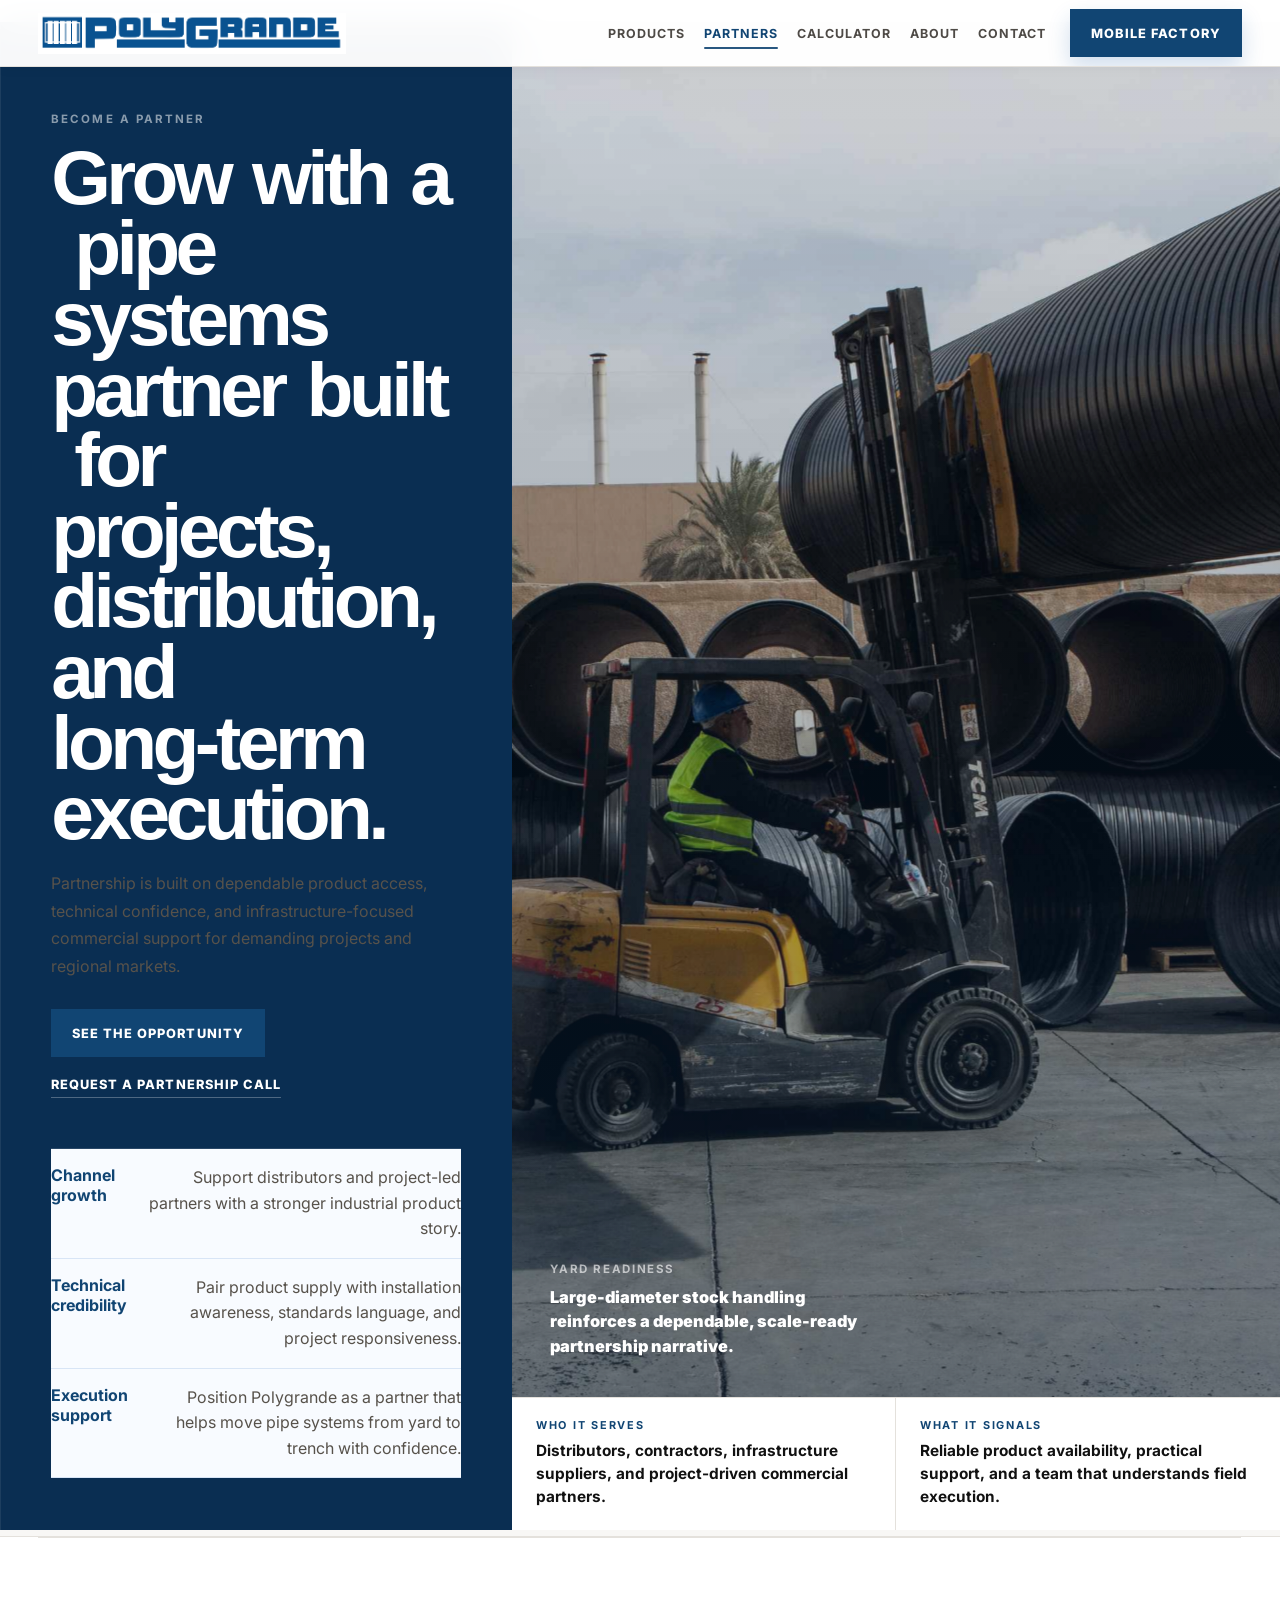
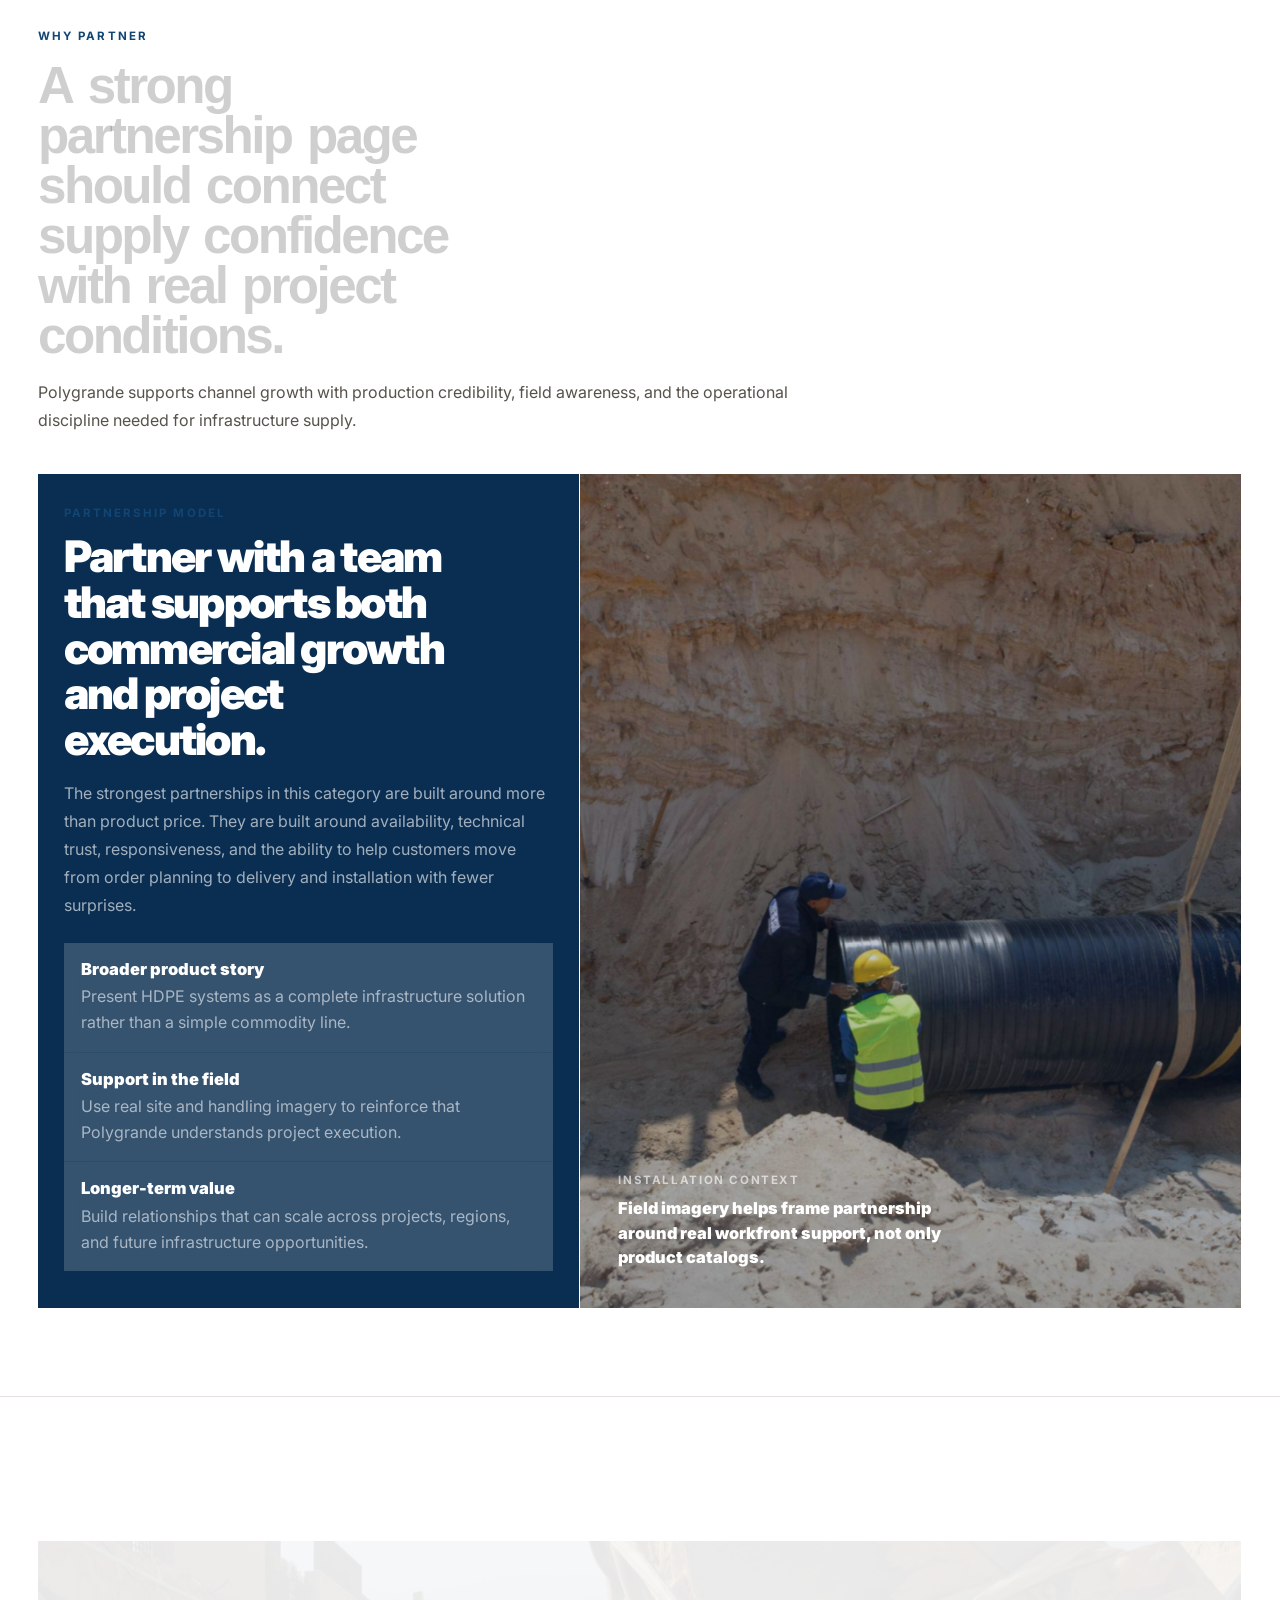
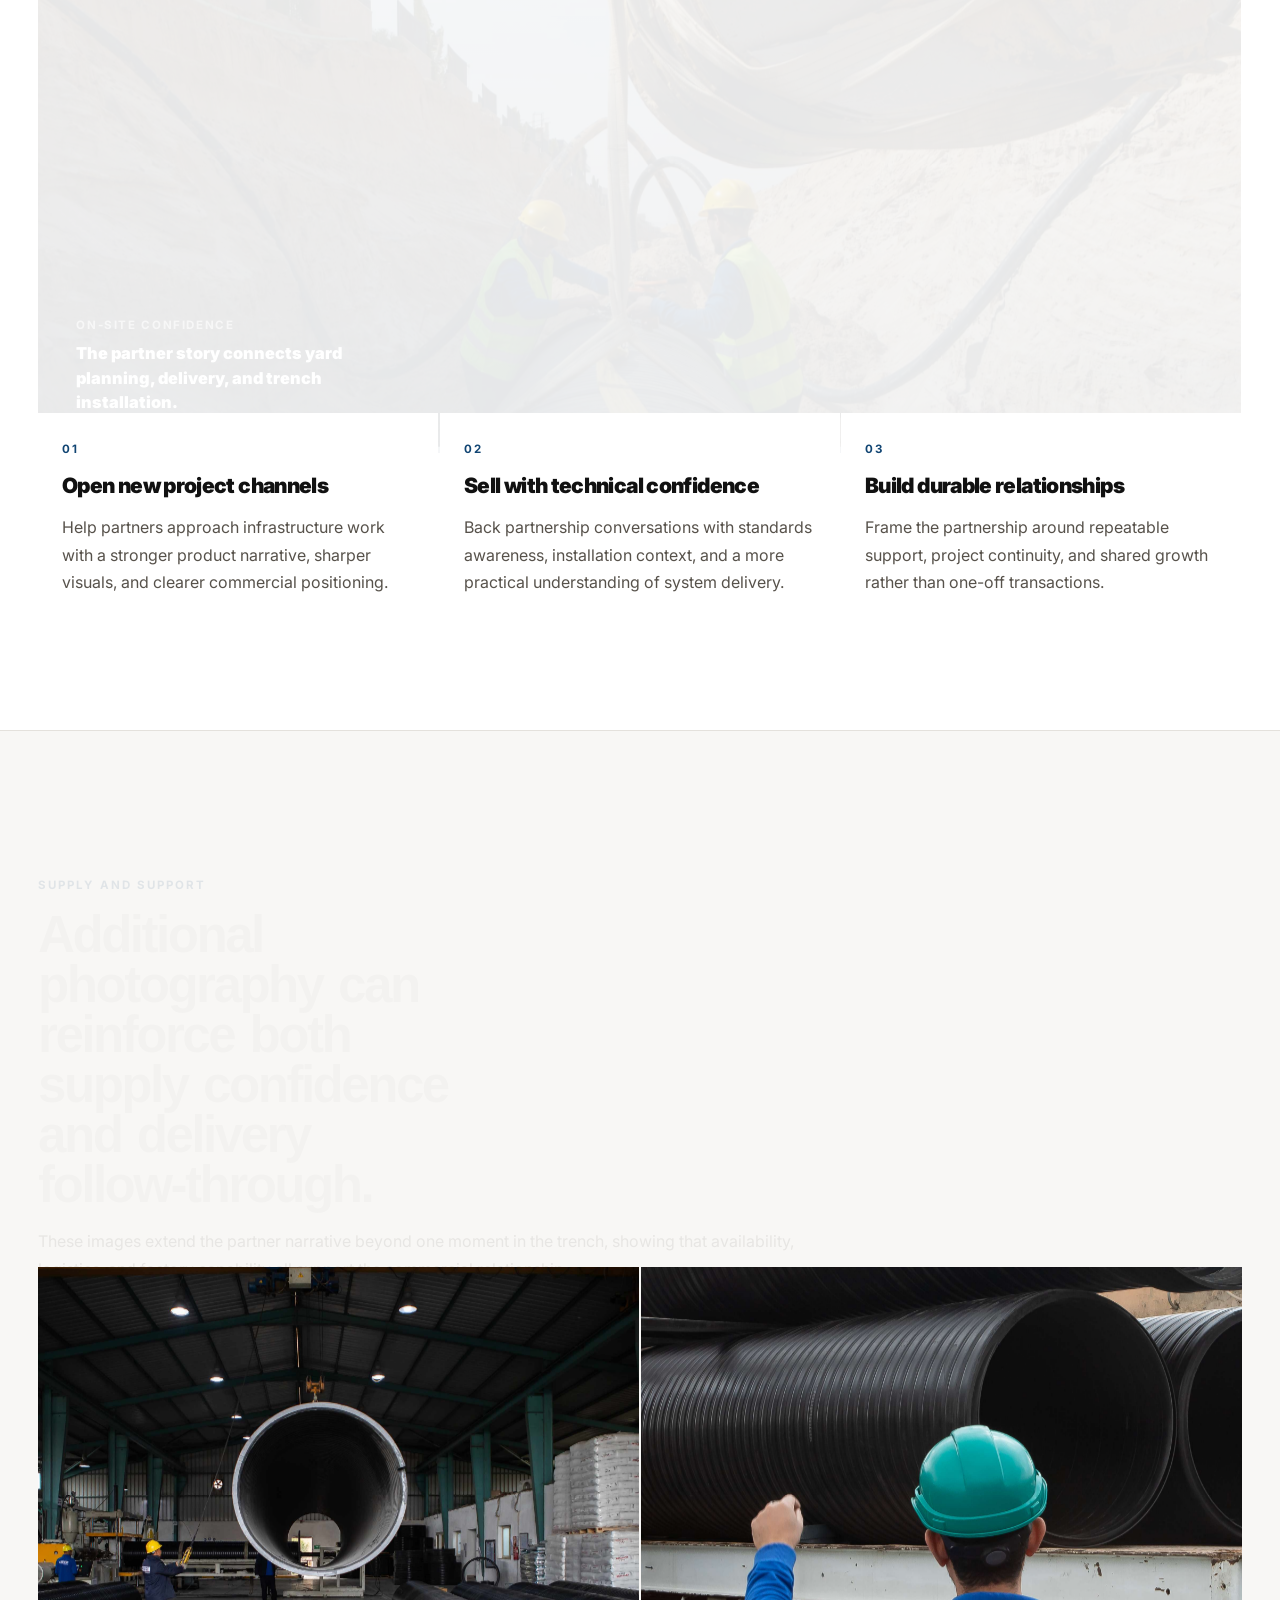
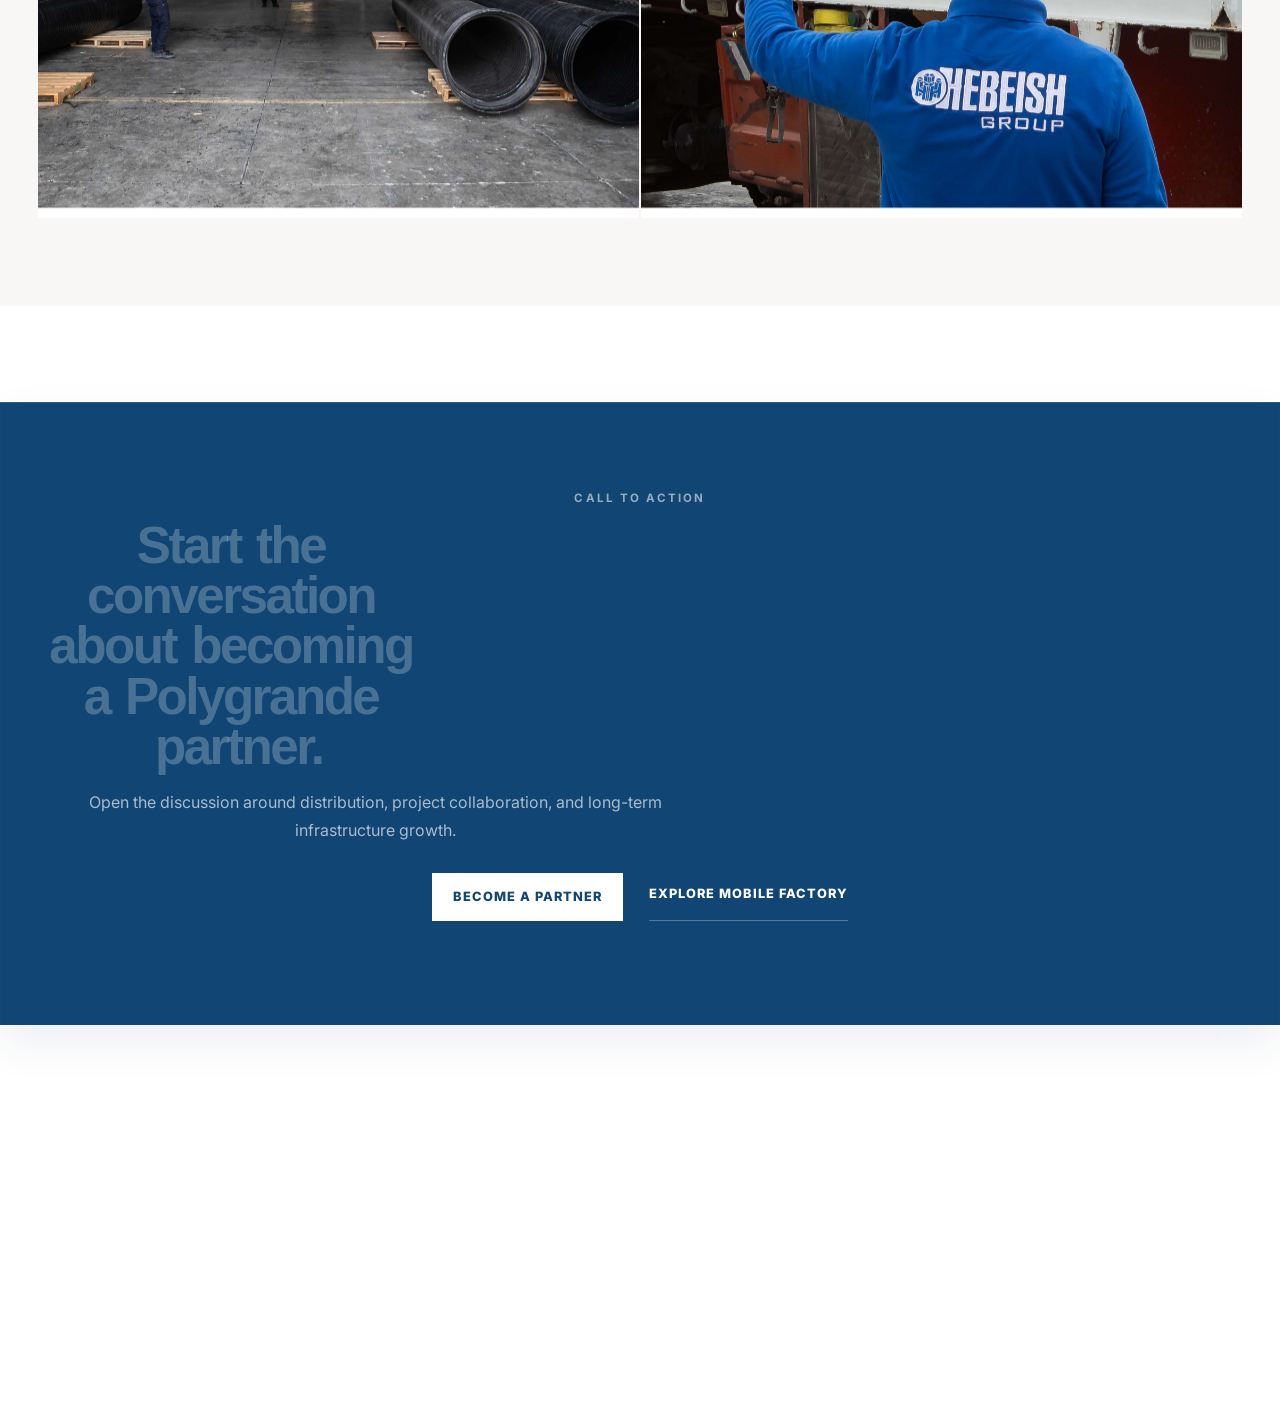
==== commit 7a5b9052: "footer logo fix" ====
--- a/become-a-partner.html
+++ b/become-a-partner.html
@@ -208,7 +208,7 @@
       <div class="site-footer-shell">
         <div class="site-footer-brand">
           <span class="site-footer-brand-plate">
-            <img class="site-footer-logo" src="assets/branding/polygrande-logo.png" alt="Polygrande">
+            <img class="site-footer-logo" src="assets/branding/polygrande-logo-white.svg" alt="Polygrande">
           </span>
           <p class="site-footer-note">Infrastructure-grade HDPE pipe systems backed by real production, testing, and field-readiness.</p>
           <div class="site-footer-tags" aria-label="Footer highlights">
--- a/styles.css
+++ b/styles.css
@@ -2823,10 +2823,9 @@
   width: fit-content;
   align-items: center;
   justify-content: center;
-  padding: 0.42rem 0.62rem;
-  border-radius: 20px;
-  background: rgba(255, 255, 255, 0.98);
-  box-shadow: 0 14px 28px rgba(5, 17, 34, 0.16);
+  padding: 0;
+  background: transparent;
+  box-shadow: none;
 }
 
 .site-footer-logo {
@@ -3193,8 +3192,8 @@
   }
 
   .site-footer-brand-plate {
-    padding: 0.36rem 0.52rem;
-    border-radius: 16px;
+    padding: 0;
+    border-radius: 0;
   }
 
   .site-footer-logo {
@@ -3897,7 +3896,7 @@
 .calculator-notes {
   display: grid;
   gap: 1px;
-  background: var(--line);
+  background: inherit;
 }
 
 .capability-grid {
@@ -4054,7 +4053,7 @@
 .about {
   display: grid;
   gap: 1px;
-  background: var(--line);
+  background: inherit;
 }
 
 .standards-layout {
@@ -4194,7 +4193,7 @@
   grid-template-columns: repeat(3, minmax(0, 1fr));
   gap: 1px;
   padding: 0;
-  background: var(--line);
+  background: inherit;
 }
 
 .about-list div {
@@ -4454,6 +4453,660 @@
 
 .site-footer::after {
   display: none;
+}
+
+/* Calculator finish pass */
+
+.hero-calculator .hero-copy .eyebrow {
+  color: rgba(255, 255, 255, 0.64) !important;
+}
+
+.hero-calculator h1,
+.hero-calculator h1.scroll-karaoke,
+.hero-calculator h1.scroll-karaoke .karaoke-char,
+.hero-calculator h1.scroll-karaoke .karaoke-char.is-active {
+  color: #ffffff !important;
+}
+
+.hero-calculator .hero-text {
+  color: rgba(255, 255, 255, 0.82) !important;
+}
+
+.hero-calculator .button-secondary {
+  color: rgba(255, 255, 255, 0.92) !important;
+  border-bottom-color: rgba(255, 255, 255, 0.24) !important;
+}
+
+.calculator-shell .section-heading h2,
+.calculator-shell .section-heading h2.scroll-karaoke,
+.calculator-shell .section-heading h2.scroll-karaoke .karaoke-char.is-active {
+  color: #ffffff !important;
+}
+
+.calculator-shell .section-heading h2.scroll-karaoke .karaoke-char {
+  color: rgba(255, 255, 255, 0.42) !important;
+}
+
+.calculator-shell .section-heading p:not(.eyebrow) {
+  color: rgba(255, 255, 255, 0.74) !important;
+}
+
+.calculator-panel,
+.result-panel {
+  background: linear-gradient(180deg, rgba(255, 255, 255, 0.1), rgba(255, 255, 255, 0.06)) !important;
+}
+
+.mode-toggle {
+  color: rgba(255, 255, 255, 0.74) !important;
+}
+
+.mode-toggle.is-active {
+  color: var(--blue-deep) !important;
+}
+
+.form-field > span {
+  color: rgba(255, 255, 255, 0.8) !important;
+}
+
+.field-with-unit small {
+  color: rgba(255, 255, 255, 0.82) !important;
+  background: rgba(255, 255, 255, 0.12) !important;
+}
+
+.calculator-disclaimer,
+.result-copy {
+  color: rgba(255, 255, 255, 0.76) !important;
+}
+
+.result-warning,
+.result-breakdown strong,
+.formula-card code {
+  color: #ffffff !important;
+}
+
+/* Final top-of-page and mobile factory hero cleanup */
+
+.js main > section:first-child {
+  opacity: 1 !important;
+  transform: none !important;
+}
+
+.hero-mobile-factory {
+  grid-template-columns: minmax(0, 0.88fr) minmax(0, 1.12fr) !important;
+  background: #ffffff !important;
+}
+
+.hero-mobile-factory .hero-copy {
+  justify-content: center !important;
+  padding: clamp(5.4rem, 9vw, 7.4rem) clamp(1.25rem, 4vw, 4rem) clamp(2rem, 5vw, 3.2rem) !important;
+}
+
+.hero-mobile-factory h1 {
+  max-width: 8ch !important;
+  font-size: clamp(2.75rem, 5.1vw, 5.2rem) !important;
+}
+
+.hero-mobile-factory .hero-text {
+  max-width: 34rem !important;
+  color: rgba(255, 255, 255, 0.78) !important;
+}
+
+.hero-mobile-factory .hero-metrics {
+  margin-top: 1.8rem !important;
+}
+
+.hero-mobile-factory .hero-signal article {
+  background: rgba(255, 255, 255, 0.97) !important;
+}
+
+.hero-mobile-factory .hero-signal p {
+  color: var(--blue) !important;
+}
+
+.hero-mobile-factory .hero-signal strong {
+  color: var(--text) !important;
+}
+
+.hero-mobile-factory .hero-shot img {
+  min-height: calc(100svh - 4.75rem) !important;
+  object-position: center 38% !important;
+}
+
+@media (max-width: 900px) {
+  .hero-mobile-factory {
+    grid-template-columns: 1fr !important;
+  }
+
+  .hero-mobile-factory .hero-copy {
+    justify-content: flex-end !important;
+    padding: 5.25rem 0.95rem 1.7rem !important;
+  }
+
+  .hero-mobile-factory .hero-shot img {
+    min-height: 24rem !important;
+    object-position: center 32% !important;
+  }
+}
+
+.cta {
+  margin-bottom: 0 !important;
+}
+
+.hero-visual,
+.mobile-factory-band,
+.partner-band,
+.calculator-notes {
+  background: #ffffff !important;
+}
+
+/* Shared top-of-page cleanup */
+
+main {
+  padding-top: 0 !important;
+}
+
+.hero {
+  min-height: 100svh !important;
+  border-top: 0 !important;
+}
+
+.hero-copy,
+.hero-visual {
+  min-height: 100svh !important;
+}
+
+/* Mobile factory hero refinement */
+
+.hero-mobile-factory {
+  grid-template-columns: minmax(0, 0.9fr) minmax(0, 1.1fr) !important;
+  background: #ffffff !important;
+}
+
+.hero-mobile-factory .hero-copy {
+  justify-content: center !important;
+  padding: clamp(6rem, 10vw, 8rem) clamp(1.25rem, 4vw, 4rem) clamp(2rem, 5vw, 3.2rem) !important;
+}
+
+.hero-mobile-factory h1 {
+  max-width: 8.2ch !important;
+  font-size: clamp(2.9rem, 5.3vw, 5.5rem) !important;
+}
+
+.hero-mobile-factory .hero-text {
+  max-width: 34rem !important;
+  color: rgba(255, 255, 255, 0.74) !important;
+}
+
+.hero-mobile-factory .hero-metrics {
+  margin-top: 1.8rem !important;
+}
+
+.hero-mobile-factory .hero-shot img {
+  min-height: 100svh !important;
+  object-position: center 38%;
+}
+
+.hero-mobile-factory .hero-signal article {
+  background: rgba(255, 255, 255, 0.96) !important;
+}
+
+.hero-mobile-factory .hero-signal p {
+  color: var(--blue) !important;
+}
+
+.hero-mobile-factory .hero-signal strong {
+  color: var(--text) !important;
+}
+
+@media (max-width: 900px) {
+  .hero,
+  .hero-copy,
+  .hero-visual {
+    min-height: auto !important;
+  }
+
+  .hero-mobile-factory {
+    grid-template-columns: 1fr !important;
+  }
+
+  .hero-mobile-factory .hero-copy {
+    justify-content: flex-end !important;
+    padding: 5.7rem 0.95rem 1.7rem !important;
+  }
+
+  .hero-mobile-factory .hero-shot img {
+    min-height: 24rem !important;
+    object-position: center 32%;
+  }
+}
+
+/* Final calculator contrast overrides */
+
+.hero-calculator .hero-copy .eyebrow {
+  color: rgba(255, 255, 255, 0.64);
+}
+
+.hero-calculator h1,
+.hero-calculator h1.scroll-karaoke {
+  color: #ffffff;
+}
+
+.hero-calculator h1.scroll-karaoke .karaoke-char,
+.hero-calculator h1.scroll-karaoke .karaoke-char.is-active {
+  color: #ffffff !important;
+}
+
+.hero-calculator .hero-text {
+  color: rgba(255, 255, 255, 0.82);
+}
+
+.hero-calculator .button-secondary {
+  color: rgba(255, 255, 255, 0.92);
+  border-bottom-color: rgba(255, 255, 255, 0.24);
+}
+
+.calculator-shell .section-heading h2,
+.calculator-shell .section-heading h2.scroll-karaoke {
+  color: #ffffff;
+}
+
+.calculator-shell .section-heading .scroll-karaoke .karaoke-char {
+  color: rgba(255, 255, 255, 0.42) !important;
+}
+
+.calculator-shell .section-heading .scroll-karaoke .karaoke-char.is-active {
+  color: #ffffff !important;
+}
+
+.calculator-shell .section-heading p:not(.eyebrow) {
+  color: rgba(255, 255, 255, 0.74);
+}
+
+.calculator-panel,
+.result-panel {
+  background: linear-gradient(180deg, rgba(255, 255, 255, 0.1), rgba(255, 255, 255, 0.06));
+}
+
+.mode-toggle {
+  color: rgba(255, 255, 255, 0.74);
+}
+
+.mode-toggle.is-active {
+  color: var(--blue-deep);
+}
+
+.form-field > span {
+  color: rgba(255, 255, 255, 0.8);
+}
+
+.field-with-unit small {
+  color: rgba(255, 255, 255, 0.82);
+  background: rgba(255, 255, 255, 0.12);
+}
+
+.calculator-disclaimer,
+.result-copy {
+  color: rgba(255, 255, 255, 0.76);
+}
+
+.result-warning,
+.result-breakdown strong,
+.formula-card code {
+  color: #ffffff;
+}
+
+/* Calculator dark-surface polish */
+
+.hero-calculator .hero-copy .eyebrow {
+  color: rgba(255, 255, 255, 0.62);
+}
+
+.hero-calculator h1 {
+  color: #ffffff;
+}
+
+.hero-calculator h1.scroll-karaoke {
+  --karaoke-active: #ffffff;
+  --karaoke-idle: rgba(255, 255, 255, 0.22);
+}
+
+.hero-calculator .scroll-karaoke .karaoke-char {
+  color: rgba(255, 255, 255, 0.22);
+}
+
+.hero-calculator .scroll-karaoke .karaoke-char.is-active {
+  color: #ffffff;
+}
+
+.hero-calculator .hero-text {
+  color: rgba(255, 255, 255, 0.76);
+}
+
+.hero-calculator .button-secondary {
+  color: rgba(255, 255, 255, 0.92);
+  border-bottom-color: rgba(255, 255, 255, 0.24);
+}
+
+.calculator-shell .section-heading {
+  max-width: 70rem;
+  margin-bottom: 2.4rem;
+}
+
+.calculator-shell .section-heading h2 {
+  max-width: 11ch;
+  color: #ffffff;
+}
+
+.calculator-shell .section-heading .scroll-karaoke {
+  --karaoke-active: #ffffff;
+  --karaoke-idle: rgba(255, 255, 255, 0.22);
+}
+
+.calculator-shell .section-heading .scroll-karaoke .karaoke-char {
+  color: rgba(255, 255, 255, 0.22);
+}
+
+.calculator-shell .section-heading .scroll-karaoke .karaoke-char.is-active {
+  color: #ffffff;
+}
+
+.calculator-shell .section-heading p:not(.eyebrow) {
+  max-width: 48rem;
+  color: rgba(255, 255, 255, 0.74);
+  font-size: 1rem;
+  line-height: 1.72;
+}
+
+.calculator-shell .section-heading .eyebrow {
+  color: rgba(255, 255, 255, 0.62);
+}
+
+.calculator-layout {
+  overflow: hidden;
+  border-color: rgba(255, 255, 255, 0.16);
+  background: rgba(255, 255, 255, 0.12);
+  box-shadow: 0 26px 80px rgba(3, 12, 28, 0.22);
+}
+
+.calculator-panel,
+.result-panel {
+  padding: clamp(1.55rem, 2.4vw, 2.2rem);
+  background: linear-gradient(180deg, rgba(255, 255, 255, 0.085), rgba(255, 255, 255, 0.05));
+}
+
+.result-panel {
+  background: linear-gradient(180deg, rgba(255, 255, 255, 0.11), rgba(255, 255, 255, 0.065));
+}
+
+.calculator-mode {
+  gap: 0.7rem;
+  padding-bottom: 0;
+  margin-bottom: 1.6rem;
+  border-bottom: 0;
+}
+
+.mode-toggle {
+  min-height: 3.1rem;
+  padding: 0.82rem 1rem;
+  border: 1px solid rgba(255, 255, 255, 0.14);
+  background: rgba(255, 255, 255, 0.05);
+  color: rgba(255, 255, 255, 0.7);
+  transition: border-color 180ms ease, background 180ms ease, color 180ms ease, transform 180ms ease;
+}
+
+.mode-toggle:hover,
+.mode-toggle:focus-visible {
+  color: #ffffff;
+  border-color: rgba(255, 255, 255, 0.28);
+  background: rgba(255, 255, 255, 0.09);
+}
+
+.mode-toggle.is-active {
+  color: var(--blue-deep);
+  border-color: #ffffff;
+  background: #ffffff;
+}
+
+.form-field > span {
+  color: rgba(255, 255, 255, 0.76);
+}
+
+.form-field input,
+.form-field select,
+.field-with-unit {
+  min-height: 3.45rem;
+  background: rgba(255, 255, 255, 0.095);
+  border-color: rgba(255, 255, 255, 0.16);
+  color: #ffffff;
+}
+
+.form-field input::placeholder {
+  color: rgba(255, 255, 255, 0.42);
+}
+
+.form-field input:focus,
+.form-field select:focus {
+  outline: 2px solid rgba(255, 255, 255, 0.3);
+  outline-offset: 0;
+  border-color: rgba(255, 255, 255, 0.28);
+}
+
+.field-with-unit {
+  gap: 0;
+  padding-right: 0;
+}
+
+.field-with-unit input {
+  padding: 0 0.9rem;
+}
+
+.field-with-unit small {
+  align-self: stretch;
+  display: grid;
+  place-items: center;
+  min-width: 5.15rem;
+  padding: 0 0.95rem;
+  background: rgba(255, 255, 255, 0.11);
+  border-left: 1px solid rgba(255, 255, 255, 0.14);
+  color: rgba(255, 255, 255, 0.78);
+}
+
+.calculator-disclaimer,
+.result-copy {
+  color: rgba(255, 255, 255, 0.74);
+}
+
+.result-warning {
+  color: rgba(255, 255, 255, 0.88);
+}
+
+.result-panel h3 {
+  max-width: 12ch;
+  font-size: clamp(1.5rem, 2vw, 1.9rem);
+  line-height: 1.06;
+}
+
+.result-value {
+  gap: 0.8rem;
+  margin-top: 0.8rem;
+}
+
+.result-value span {
+  color: rgba(255, 255, 255, 0.7);
+  letter-spacing: 0.04em;
+}
+
+.result-breakdown {
+  margin-top: 1.7rem;
+  background: rgba(255, 255, 255, 0.12);
+}
+
+.result-breakdown div,
+.formula-card {
+  background: rgba(255, 255, 255, 0.09);
+  border-color: rgba(255, 255, 255, 0.14);
+}
+
+.result-breakdown span,
+.formula-card p {
+  color: rgba(255, 255, 255, 0.58);
+}
+
+.result-breakdown strong,
+.formula-card code {
+  color: #ffffff;
+}
+
+@media (max-width: 980px) {
+  .calculator-shell .section-heading h2 {
+    max-width: 12ch;
+  }
+
+  .calculator-panel,
+  .result-panel {
+    padding: 1.35rem 1.1rem;
+  }
+
+  .calculator-mode {
+    gap: 0.6rem;
+  }
+}
+
+/* Landing screen refinement */
+:root {
+  --header-height: 4.15rem;
+}
+
+main {
+  padding-top: var(--header-height);
+}
+
+.masthead {
+  min-height: var(--header-height);
+}
+
+.hero {
+  min-height: calc(100svh - var(--header-height));
+  border-top: 0;
+}
+
+.hero:not(.hero-calculator):not(.hero-mobile-factory):not(.hero-partner) {
+  grid-template-columns: minmax(0, 0.78fr) minmax(0, 1.22fr);
+}
+
+.hero:not(.hero-calculator):not(.hero-mobile-factory):not(.hero-partner) .hero-copy {
+  justify-content: center;
+  padding: clamp(1.8rem, 3.8vw, 3rem) clamp(1rem, 2.8vw, 2.6rem) clamp(1.55rem, 3vw, 2.35rem);
+}
+
+.hero:not(.hero-calculator):not(.hero-mobile-factory):not(.hero-partner) .hero-copy .eyebrow {
+  margin-bottom: 0.8rem;
+  color: rgba(255, 255, 255, 0.62);
+}
+
+.hero:not(.hero-calculator):not(.hero-mobile-factory):not(.hero-partner) h1 {
+  max-width: 8.4ch;
+  font-size: clamp(2.55rem, 4.5vw, 5.1rem);
+  line-height: 0.9;
+  letter-spacing: -0.065em;
+}
+
+.hero:not(.hero-calculator):not(.hero-mobile-factory):not(.hero-partner) .scroll-karaoke .karaoke-char,
+.hero:not(.hero-calculator):not(.hero-mobile-factory):not(.hero-partner) .scroll-karaoke .karaoke-char.is-active {
+  color: #ffffff;
+}
+
+.hero:not(.hero-calculator):not(.hero-mobile-factory):not(.hero-partner) .hero-text {
+  max-width: 32rem;
+  margin-top: 1rem;
+  color: rgba(255, 255, 255, 0.82);
+  font-size: clamp(0.98rem, 1.02vw, 1.04rem);
+  line-height: 1.68;
+}
+
+.hero:not(.hero-calculator):not(.hero-mobile-factory):not(.hero-partner) .hero-actions {
+  margin-top: 1.35rem;
+  gap: 0.8rem 1.35rem;
+}
+
+.hero:not(.hero-calculator):not(.hero-mobile-factory):not(.hero-partner) .button-primary {
+  padding-inline: 1.1rem;
+}
+
+.hero:not(.hero-calculator):not(.hero-mobile-factory):not(.hero-partner) .button-secondary {
+  color: rgba(255, 255, 255, 0.94);
+  border-bottom-color: rgba(255, 255, 255, 0.3);
+}
+
+.hero:not(.hero-calculator):not(.hero-mobile-factory):not(.hero-partner) .hero-metrics {
+  margin-top: 1.5rem;
+}
+
+.hero:not(.hero-calculator):not(.hero-mobile-factory):not(.hero-partner) .hero-metrics li {
+  background: transparent;
+  border-color: rgba(255, 255, 255, 0.12);
+  padding: 0.78rem 0;
+}
+
+.hero:not(.hero-calculator):not(.hero-mobile-factory):not(.hero-partner) .hero-copy .hero-metrics strong {
+  color: #ffffff;
+  font-size: 0.96rem;
+}
+
+.hero:not(.hero-calculator):not(.hero-mobile-factory):not(.hero-partner) .hero-copy .hero-metrics span {
+  color: rgba(255, 255, 255, 0.76);
+  line-height: 1.55;
+}
+
+.hero:not(.hero-calculator):not(.hero-mobile-factory):not(.hero-partner) .hero-shot img {
+  min-height: calc(100svh - 8.3rem);
+}
+
+.hero:not(.hero-calculator):not(.hero-mobile-factory):not(.hero-partner) .hero-shot figcaption span {
+  color: rgba(255, 255, 255, 0.72);
+}
+
+.hero:not(.hero-calculator):not(.hero-mobile-factory):not(.hero-partner) .hero-shot figcaption strong {
+  color: rgba(255, 255, 255, 0.96);
+  font-size: 0.98rem;
+  line-height: 1.5;
+}
+
+.hero:not(.hero-calculator):not(.hero-mobile-factory):not(.hero-partner) .hero-signal article {
+  padding: 1rem 1.25rem 1.05rem;
+}
+
+.hero:not(.hero-calculator):not(.hero-mobile-factory):not(.hero-partner) .hero-signal p {
+  margin-bottom: 0.38rem;
+}
+
+.hero:not(.hero-calculator):not(.hero-mobile-factory):not(.hero-partner) .hero-signal strong {
+  font-size: 0.92rem;
+  line-height: 1.48;
+}
+
+@media (max-width: 900px) {
+  :root {
+    --header-height: 3.9rem;
+  }
+
+  .hero:not(.hero-calculator):not(.hero-mobile-factory):not(.hero-partner) {
+    grid-template-columns: 1fr;
+  }
+
+  .hero:not(.hero-calculator):not(.hero-mobile-factory):not(.hero-partner) .hero-copy {
+    justify-content: flex-end;
+    padding: 1.7rem 0.95rem 1.55rem;
+  }
+
+  .hero:not(.hero-calculator):not(.hero-mobile-factory):not(.hero-partner) h1 {
+    max-width: 9.2ch;
+    font-size: clamp(2.35rem, 10vw, 4.1rem);
+  }
+
+  .hero:not(.hero-calculator):not(.hero-mobile-factory):not(.hero-partner) .hero-shot img {
+    min-height: 22rem;
+  }
 }
 
 .site-footer-shell,
@@ -4716,3 +5369,103 @@
     grid-template-columns: 1fr;
   }
 }
+
+/* Simple fixed-style footer parallax */
+main {
+  position: relative;
+  z-index: 2;
+  background: #ffffff;
+}
+
+.site-footer {
+  position: sticky;
+  bottom: 0;
+  z-index: 1;
+}
+
+.site-footer.reveal-footer,
+.js .site-footer.reveal-footer,
+.js .site-footer.reveal-footer.is-visible {
+  opacity: 1 !important;
+  transform: none !important;
+  transition: none;
+  will-change: auto;
+}
+
+.site-footer::before {
+  animation: none;
+  opacity: 1;
+}
+
+.site-footer::after {
+  display: none;
+}
+
+/* Final calculator contrast override at true file end */
+
+.hero-calculator .hero-copy .eyebrow {
+  color: rgba(255, 255, 255, 0.64) !important;
+}
+
+.hero-calculator h1,
+.hero-calculator h1.scroll-karaoke,
+.hero-calculator h1.scroll-karaoke .karaoke-char,
+.hero-calculator h1.scroll-karaoke .karaoke-char.is-active {
+  color: #ffffff !important;
+}
+
+.hero-calculator .hero-text {
+  color: rgba(255, 255, 255, 0.82) !important;
+}
+
+.hero-calculator .button-secondary {
+  color: rgba(255, 255, 255, 0.92) !important;
+  border-bottom-color: rgba(255, 255, 255, 0.24) !important;
+}
+
+.calculator-shell .section-heading h2,
+.calculator-shell .section-heading h2.scroll-karaoke,
+.calculator-shell .section-heading h2.scroll-karaoke .karaoke-char.is-active {
+  color: #ffffff !important;
+}
+
+.calculator-shell .section-heading h2.scroll-karaoke .karaoke-char {
+  color: rgba(255, 255, 255, 0.42) !important;
+}
+
+.calculator-shell .section-heading p:not(.eyebrow) {
+  color: rgba(255, 255, 255, 0.74) !important;
+}
+
+.calculator-panel,
+.result-panel {
+  background: linear-gradient(180deg, rgba(255, 255, 255, 0.1), rgba(255, 255, 255, 0.06)) !important;
+}
+
+.mode-toggle {
+  color: rgba(255, 255, 255, 0.74) !important;
+}
+
+.mode-toggle.is-active {
+  color: var(--blue-deep) !important;
+}
+
+.form-field > span {
+  color: rgba(255, 255, 255, 0.8) !important;
+}
+
+.field-with-unit small {
+  color: rgba(255, 255, 255, 0.82) !important;
+  background: rgba(255, 255, 255, 0.12) !important;
+}
+
+.calculator-disclaimer,
+.result-copy {
+  color: rgba(255, 255, 255, 0.76) !important;
+}
+
+.result-warning,
+.result-breakdown strong,
+.formula-card code {
+  color: #ffffff !important;
+}
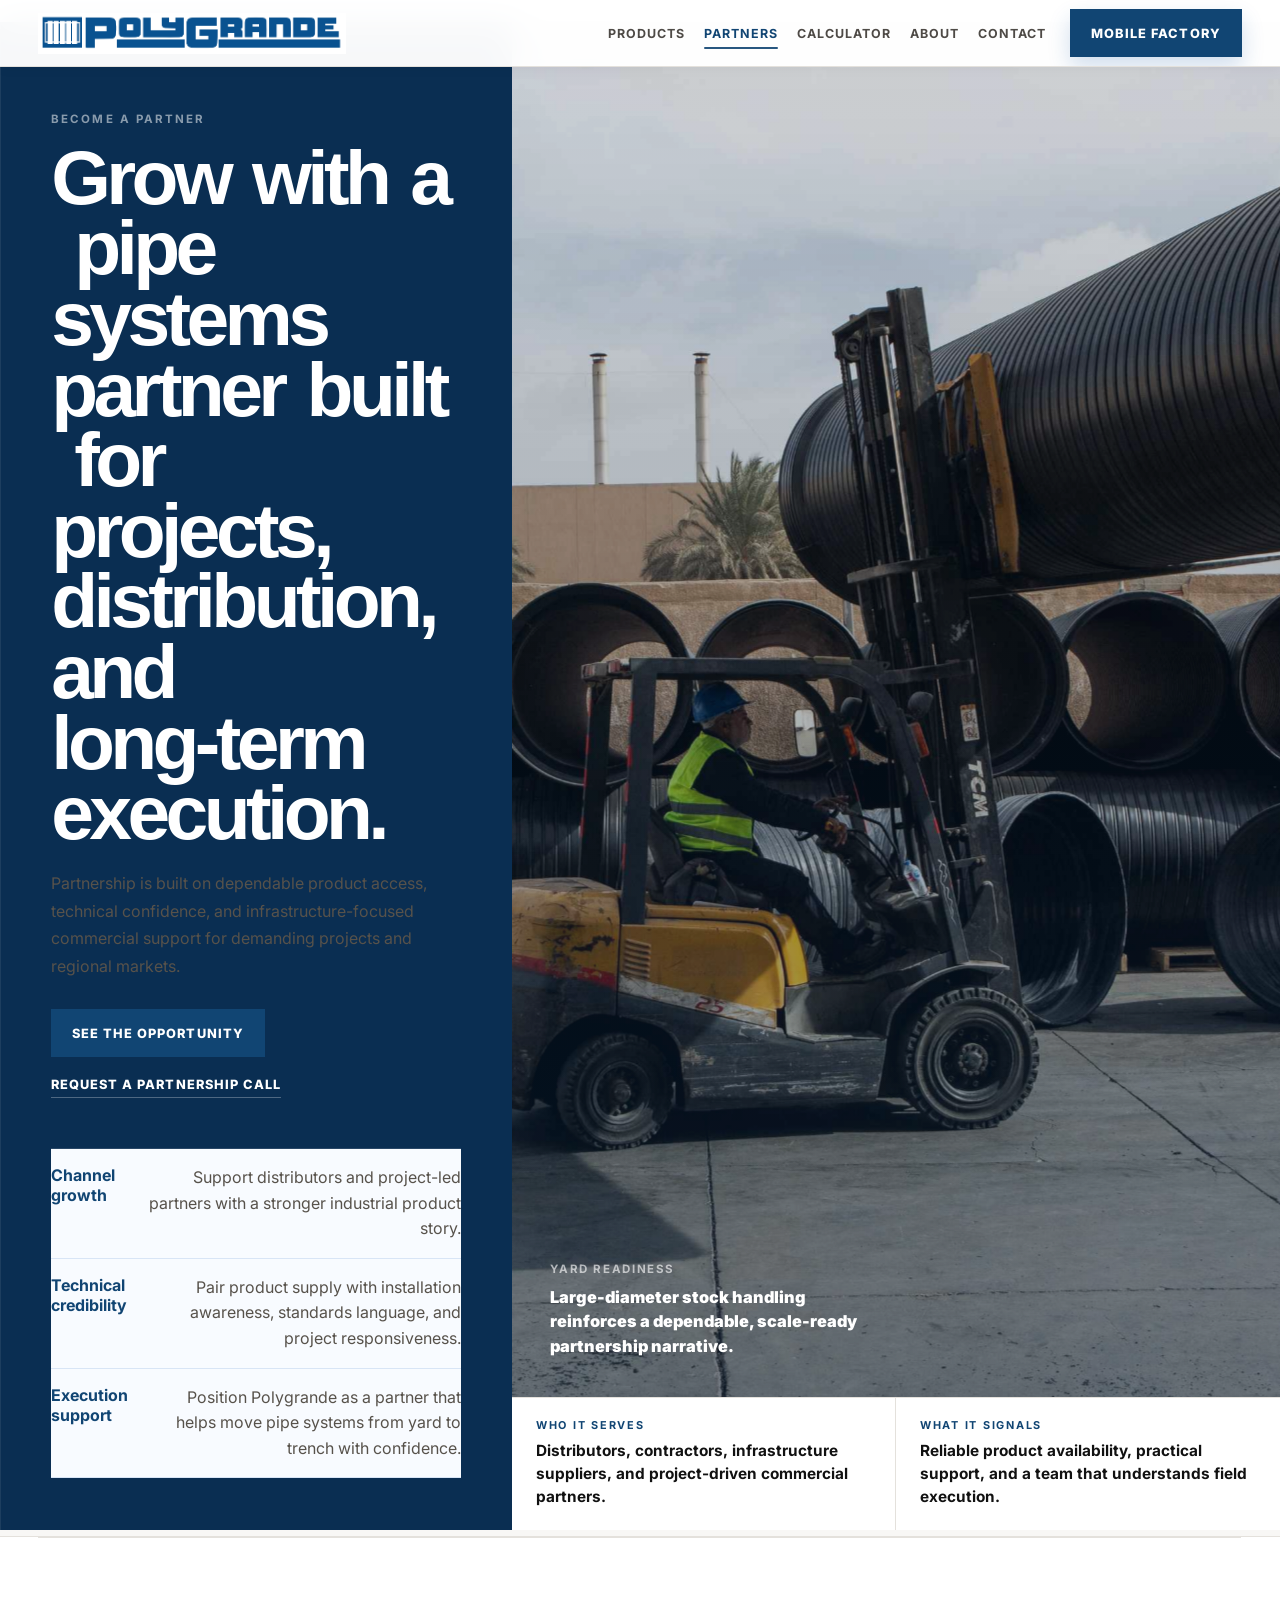
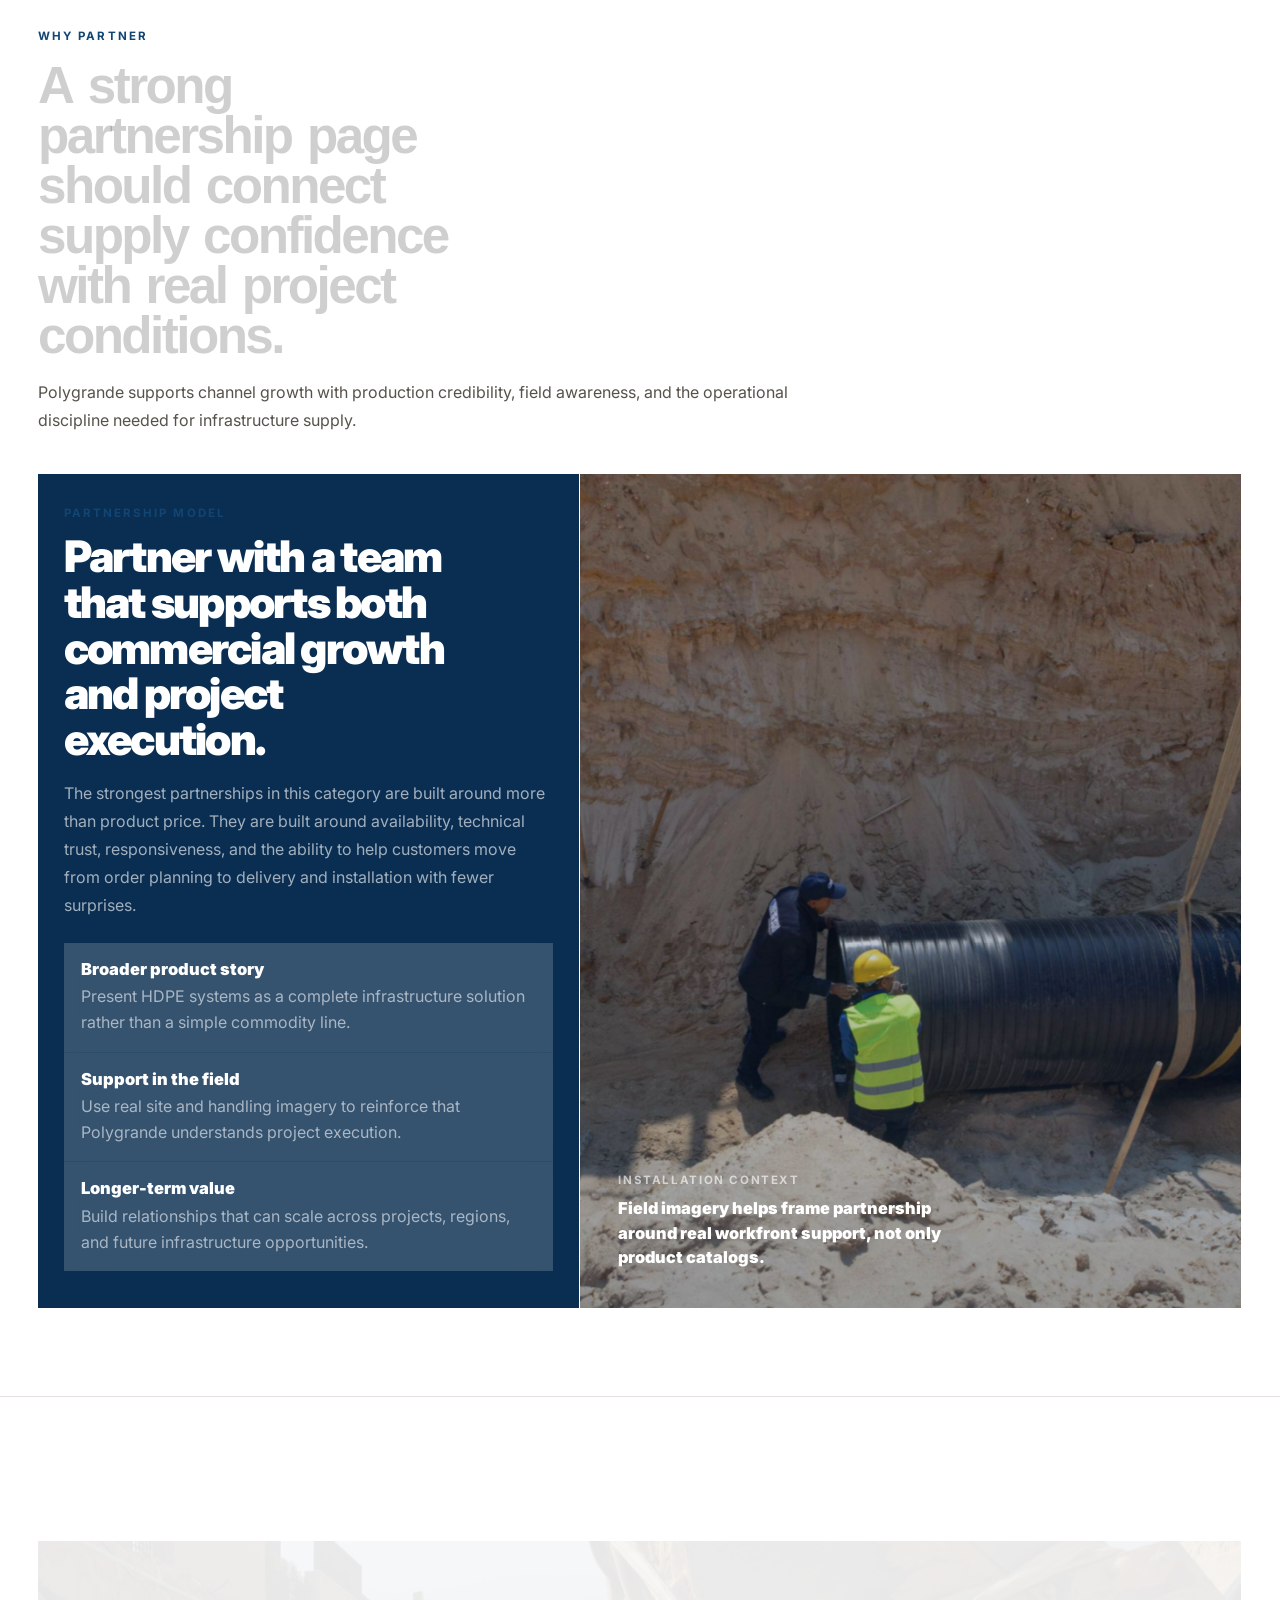
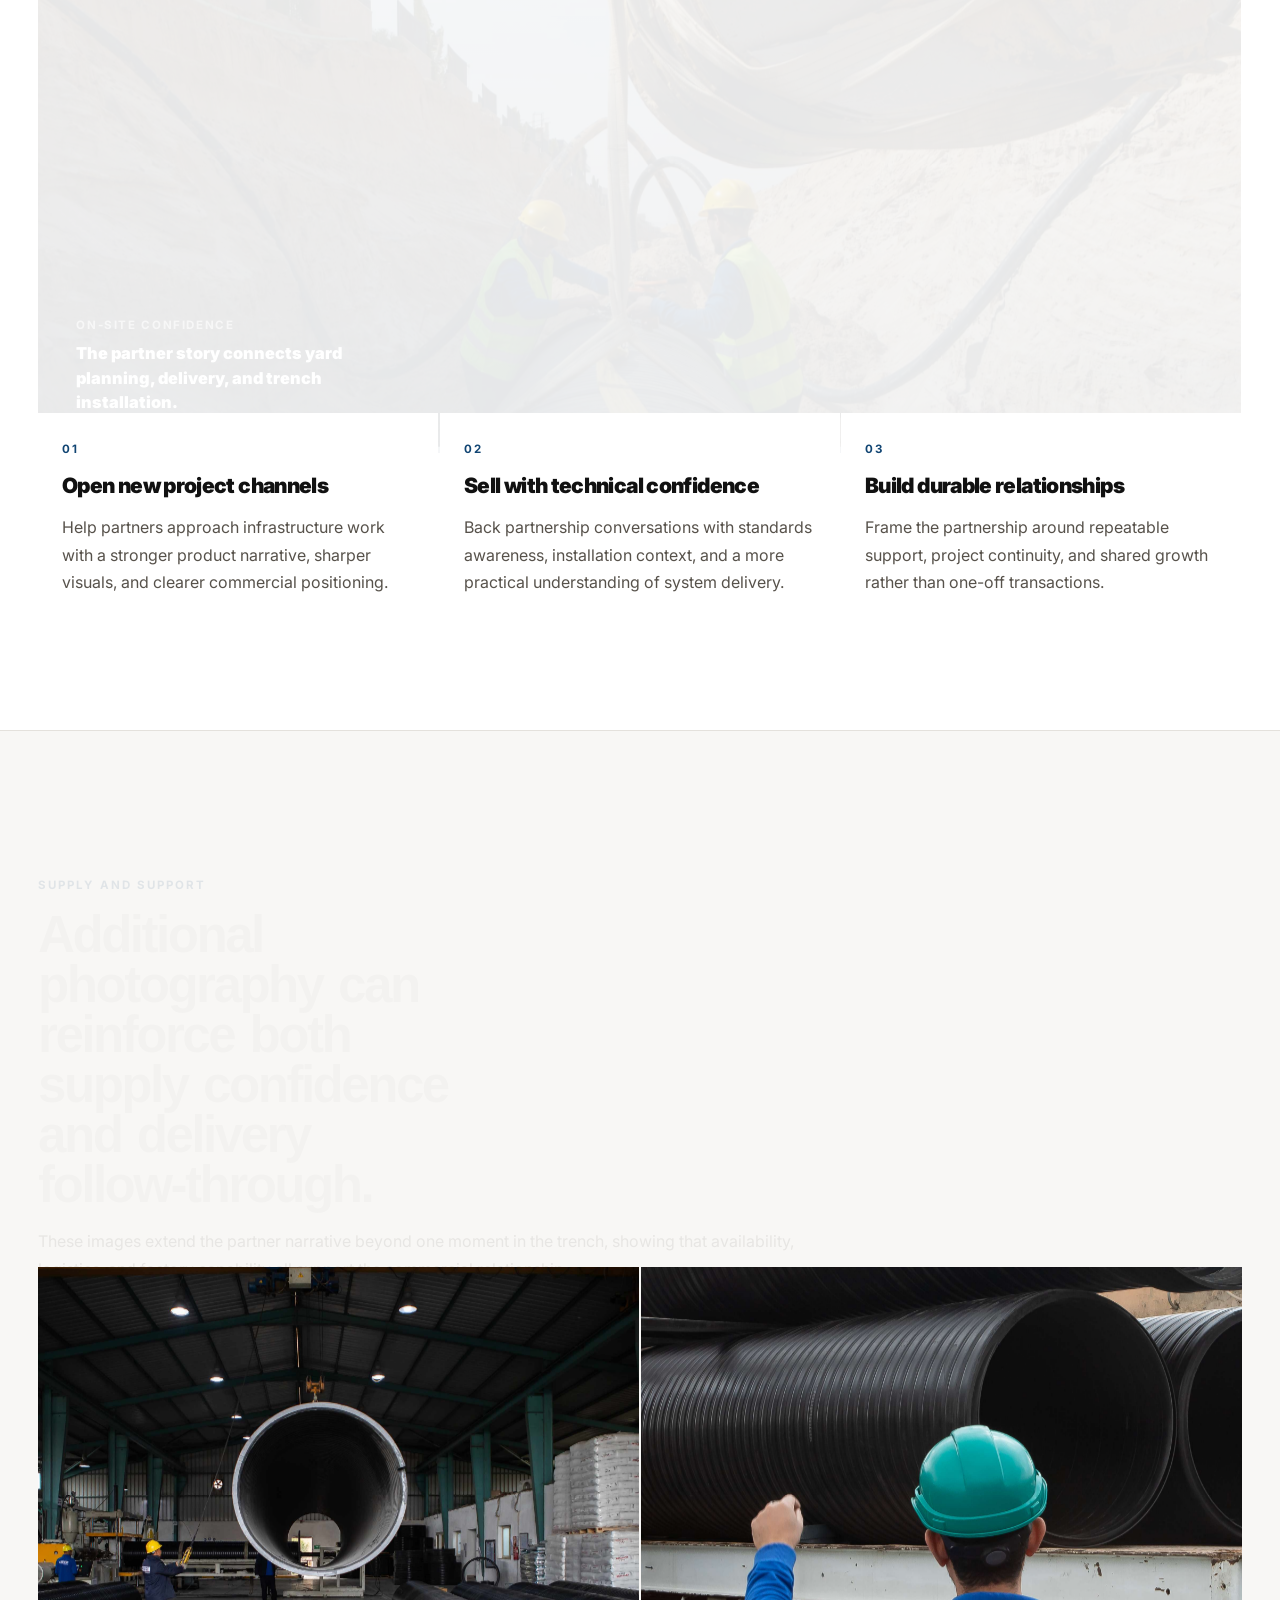
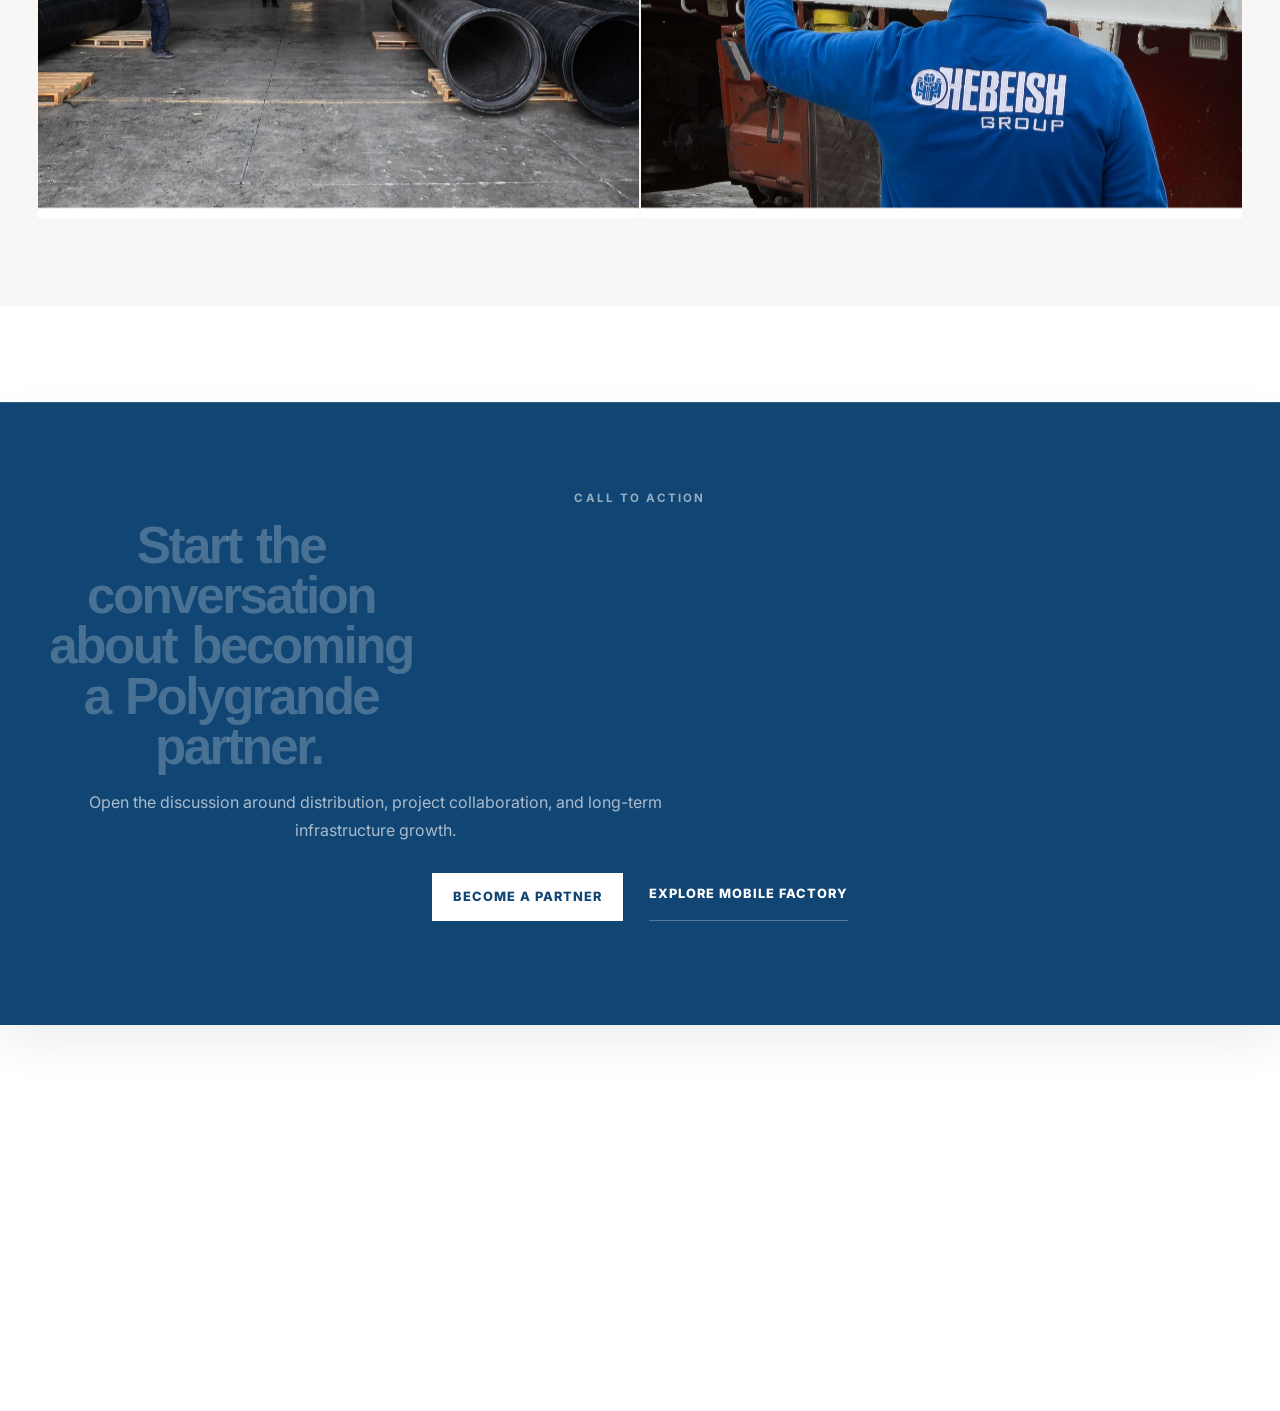
==== commit ca05fadc: "footer logo fix fix" ====
--- a/become-a-partner.html
+++ b/become-a-partner.html
@@ -208,7 +208,7 @@
       <div class="site-footer-shell">
         <div class="site-footer-brand">
           <span class="site-footer-brand-plate">
-            <img class="site-footer-logo" src="assets/branding/polygrande-logo-white.svg" alt="Polygrande">
+            <img class="site-footer-logo" src="assets/branding/polygrande-logo-white.png" alt="Polygrande">
           </span>
           <p class="site-footer-note">Infrastructure-grade HDPE pipe systems backed by real production, testing, and field-readiness.</p>
           <div class="site-footer-tags" aria-label="Footer highlights">
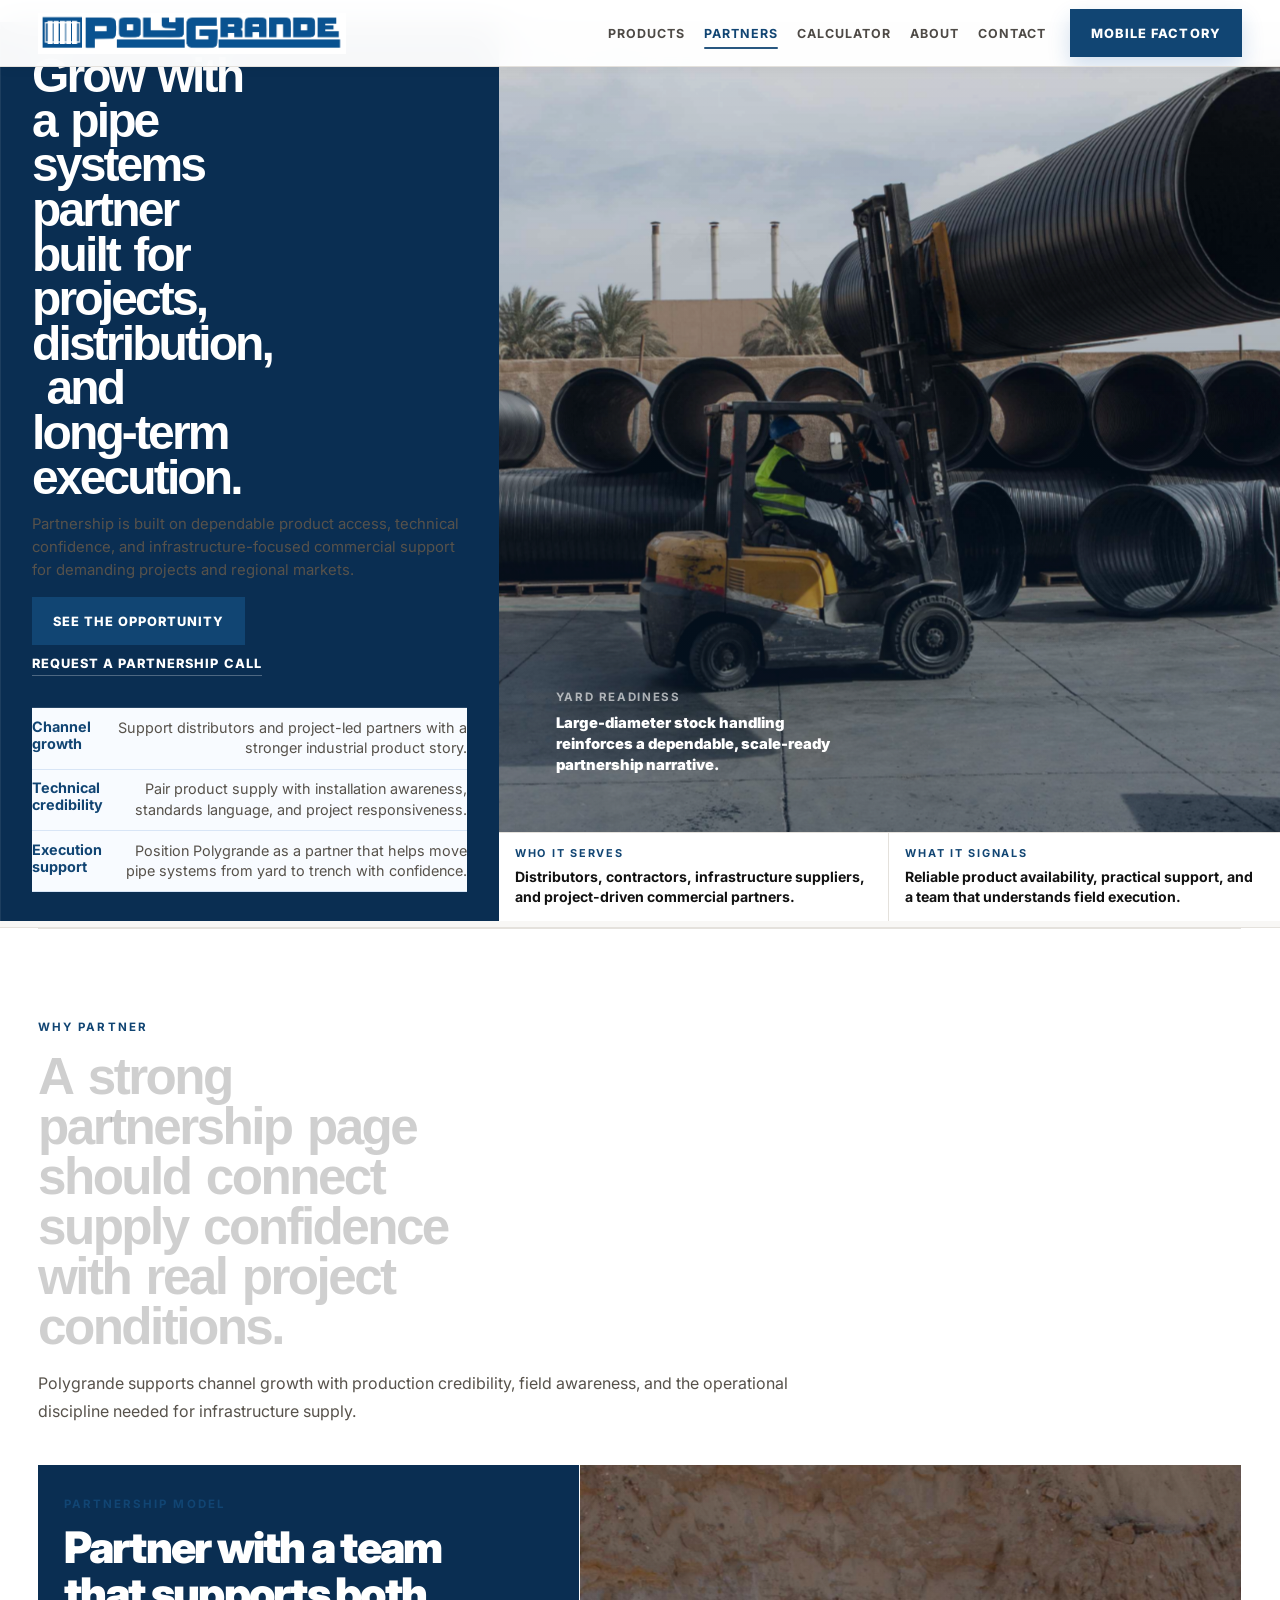
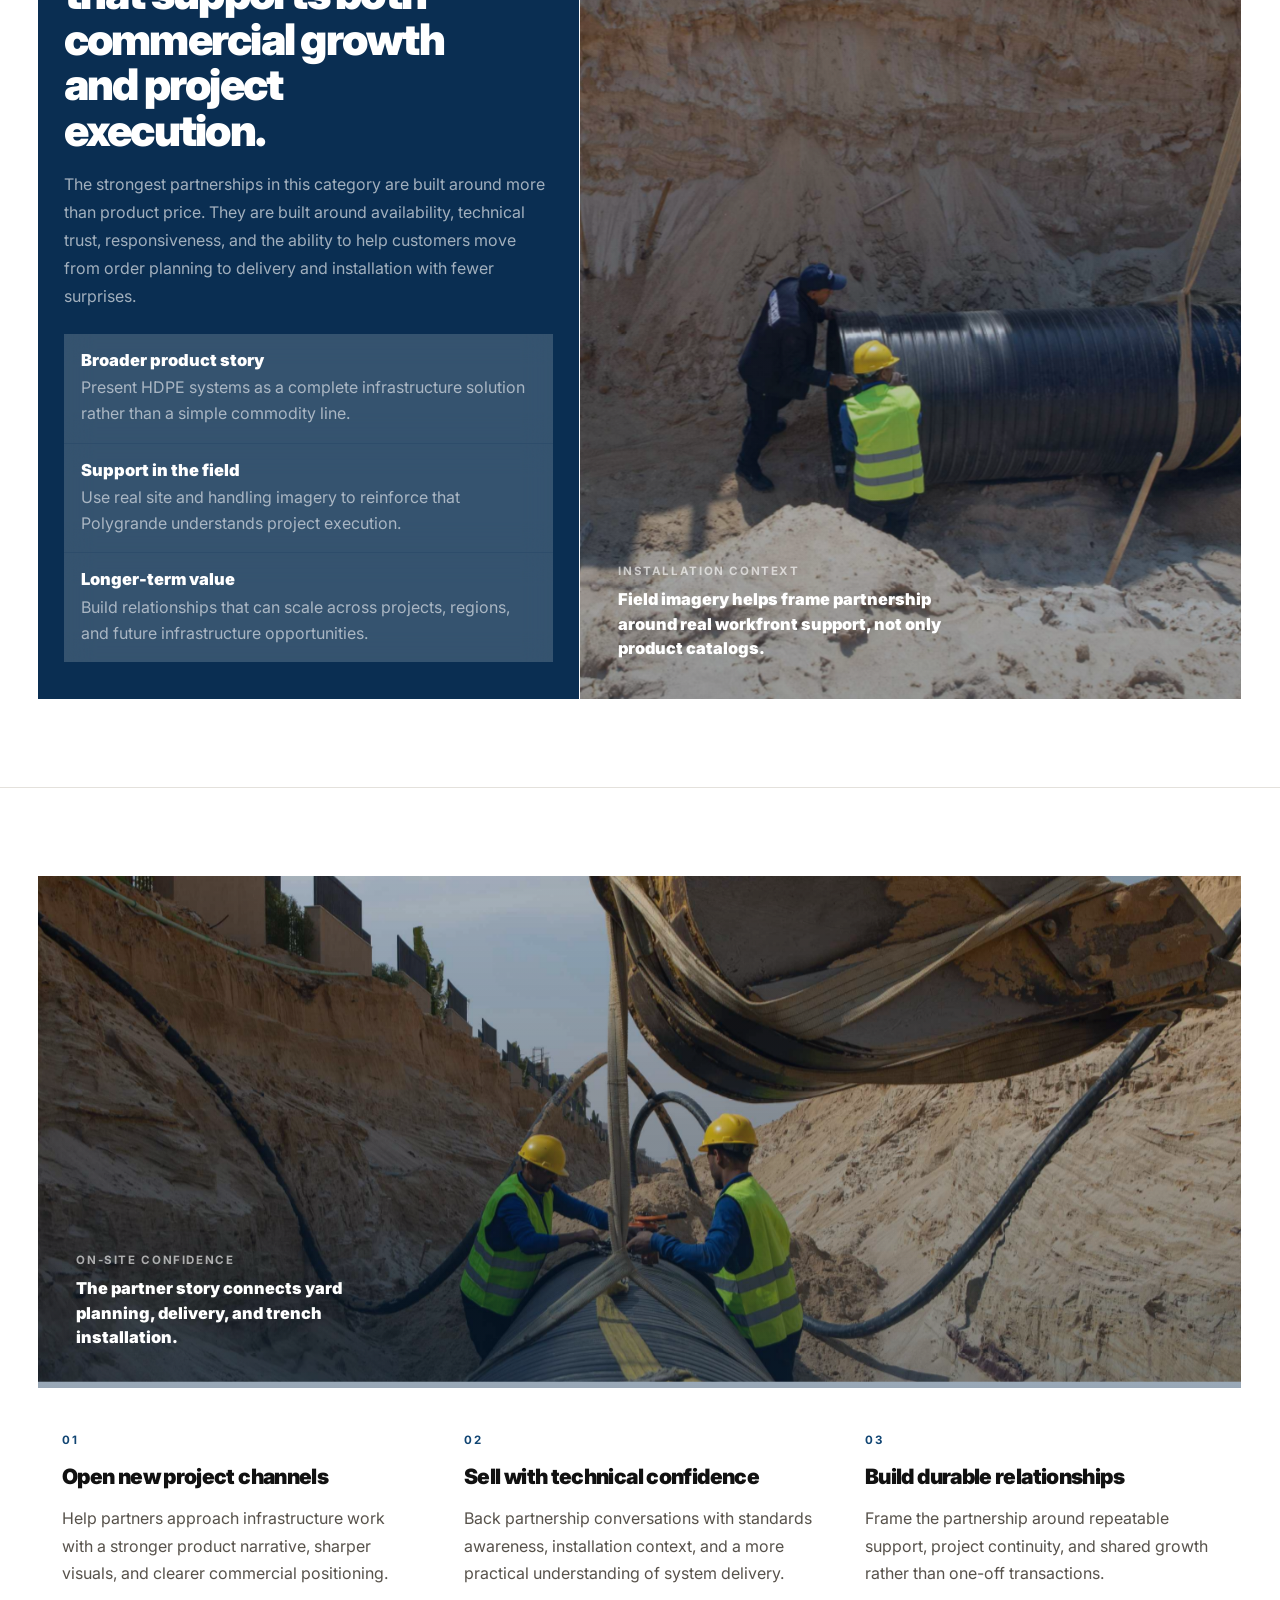
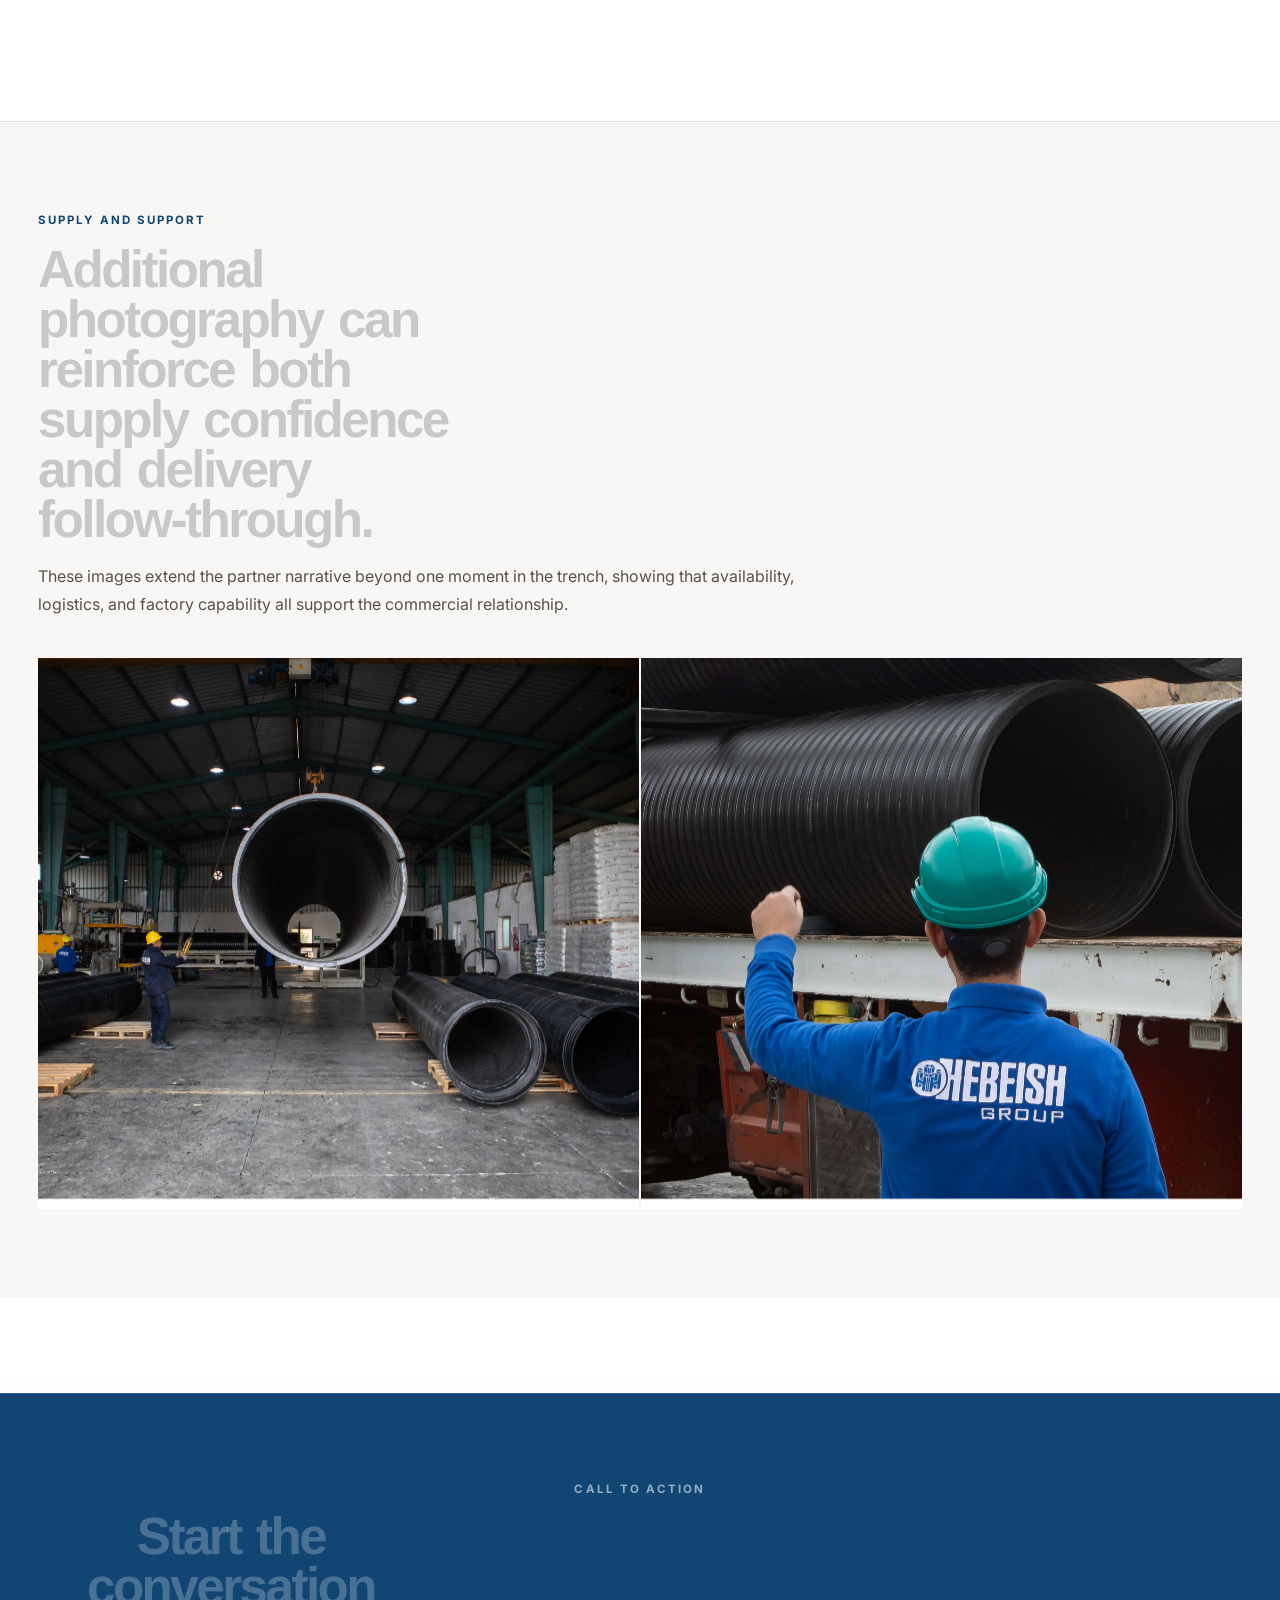
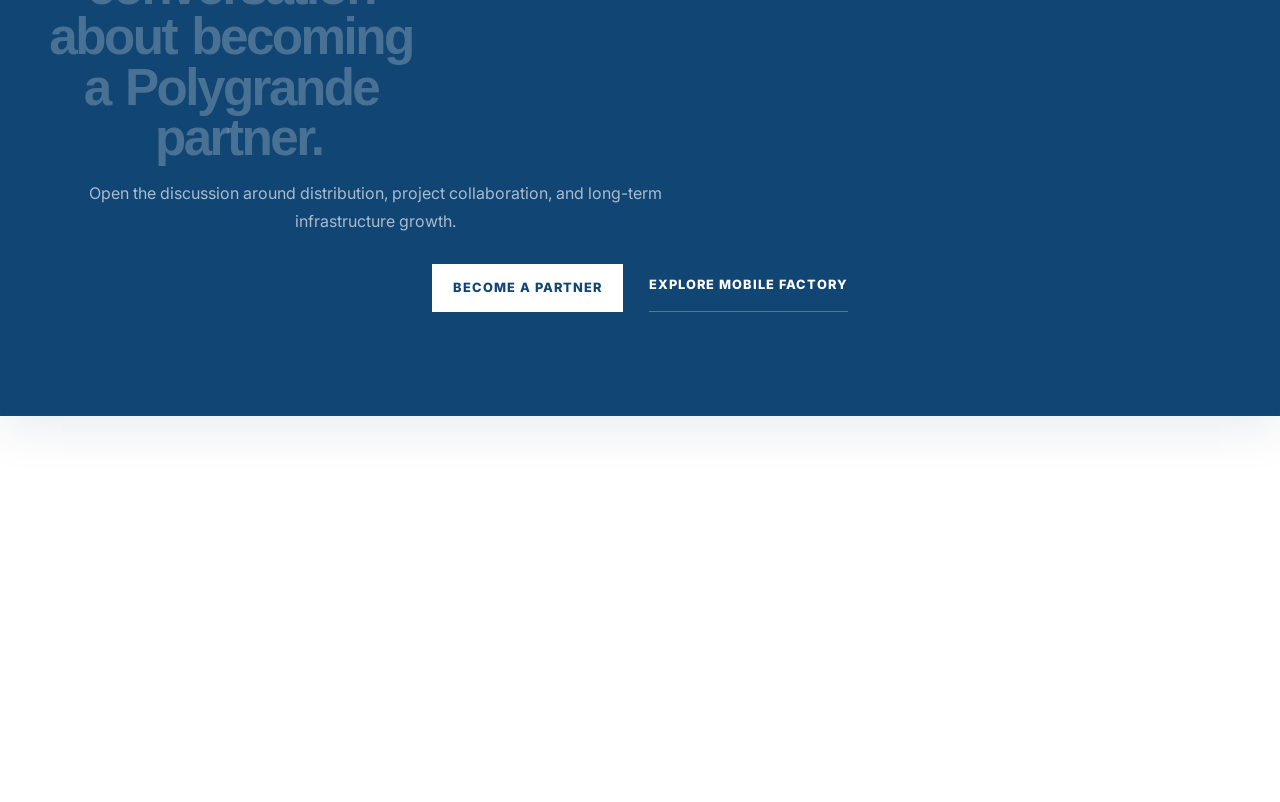
==== commit 30b220a3: "hero fix 2" ====
--- a/become-a-partner.html
+++ b/become-a-partner.html
@@ -44,7 +44,6 @@
     <main>
       <section class="hero hero-partner" id="top">
         <div class="hero-copy reveal">
-          <p class="eyebrow">Become a partner</p>
           <h1>Grow with a pipe systems partner built for projects, distribution, and long-term execution.</h1>
           <p class="hero-text">
             Partnership is built on dependable product access, technical confidence, and infrastructure-focused
--- a/styles.css
+++ b/styles.css
@@ -4524,6 +4524,428 @@
   color: #ffffff !important;
 }
 
+/* Homepage hero compact fit at true file end */
+
+.hero:not(.hero-calculator):not(.hero-mobile-factory):not(.hero-partner),
+.hero:not(.hero-calculator):not(.hero-mobile-factory):not(.hero-partner) .hero-copy,
+.hero:not(.hero-calculator):not(.hero-mobile-factory):not(.hero-partner) .hero-visual {
+  min-height: calc(100svh - var(--header-height)) !important;
+}
+
+.hero:not(.hero-calculator):not(.hero-mobile-factory):not(.hero-partner) .hero-copy {
+  justify-content: center !important;
+  padding: clamp(1.2rem, 2.5vw, 2.2rem) clamp(1rem, 2.5vw, 2.35rem) clamp(1rem, 2.3vw, 1.8rem) !important;
+}
+
+.hero:not(.hero-calculator):not(.hero-mobile-factory):not(.hero-partner) h1 {
+  max-width: 7.45ch !important;
+  font-size: clamp(2.2rem, 4vw, 4.45rem) !important;
+  line-height: 0.92 !important;
+}
+
+.hero:not(.hero-calculator):not(.hero-mobile-factory):not(.hero-partner) .hero-text {
+  max-width: 30rem !important;
+  margin-top: 0.8rem !important;
+  font-size: clamp(0.93rem, 0.94vw, 1rem) !important;
+  line-height: 1.55 !important;
+}
+
+.hero:not(.hero-calculator):not(.hero-mobile-factory):not(.hero-partner) .hero-actions {
+  margin-top: 0.95rem !important;
+  gap: 0.65rem 1.05rem !important;
+}
+
+.hero:not(.hero-calculator):not(.hero-mobile-factory):not(.hero-partner) .hero-metrics {
+  margin-top: 1rem !important;
+}
+
+.hero:not(.hero-calculator):not(.hero-mobile-factory):not(.hero-partner) .hero-metrics li {
+  gap: 0.8rem !important;
+  padding: 0.62rem 0 !important;
+}
+
+.hero:not(.hero-calculator):not(.hero-mobile-factory):not(.hero-partner) .hero-copy .hero-metrics strong {
+  font-size: 0.9rem !important;
+}
+
+.hero:not(.hero-calculator):not(.hero-mobile-factory):not(.hero-partner) .hero-copy .hero-metrics span {
+  font-size: 0.9rem !important;
+  line-height: 1.4 !important;
+}
+
+.hero:not(.hero-calculator):not(.hero-mobile-factory):not(.hero-partner) .hero-shot img {
+  min-height: calc(100svh - var(--header-height) - 3rem) !important;
+}
+
+.hero:not(.hero-calculator):not(.hero-mobile-factory):not(.hero-partner) .hero-shot figcaption {
+  padding: 1rem 1.15rem 1.1rem !important;
+}
+
+.hero:not(.hero-calculator):not(.hero-mobile-factory):not(.hero-partner) .hero-shot figcaption strong {
+  font-size: 0.92rem !important;
+  line-height: 1.42 !important;
+}
+
+.hero:not(.hero-calculator):not(.hero-mobile-factory):not(.hero-partner) .hero-signal article {
+  padding: 0.82rem 1rem 0.88rem !important;
+}
+
+.hero:not(.hero-calculator):not(.hero-mobile-factory):not(.hero-partner) .hero-signal strong {
+  font-size: 0.88rem !important;
+  line-height: 1.4 !important;
+}
+
+@media (max-height: 860px) and (min-width: 901px) {
+  .hero:not(.hero-calculator):not(.hero-mobile-factory):not(.hero-partner) .hero-copy {
+    padding: 1rem 1rem 1.05rem !important;
+  }
+
+  .hero:not(.hero-calculator):not(.hero-mobile-factory):not(.hero-partner) h1 {
+    font-size: clamp(2.05rem, 3.65vw, 4rem) !important;
+  }
+
+  .hero:not(.hero-calculator):not(.hero-mobile-factory):not(.hero-partner) .hero-text {
+    margin-top: 0.72rem !important;
+    font-size: 0.92rem !important;
+  }
+
+  .hero:not(.hero-calculator):not(.hero-mobile-factory):not(.hero-partner) .hero-actions {
+    margin-top: 0.82rem !important;
+  }
+
+  .hero:not(.hero-calculator):not(.hero-mobile-factory):not(.hero-partner) .hero-metrics {
+    margin-top: 0.85rem !important;
+  }
+
+  .hero:not(.hero-calculator):not(.hero-mobile-factory):not(.hero-partner) .hero-metrics li {
+    padding: 0.5rem 0 !important;
+  }
+}
+
+/* Homepage hero compact fit at true file end */
+
+.hero:not(.hero-calculator):not(.hero-mobile-factory):not(.hero-partner),
+.hero:not(.hero-calculator):not(.hero-mobile-factory):not(.hero-partner) .hero-copy,
+.hero:not(.hero-calculator):not(.hero-mobile-factory):not(.hero-partner) .hero-visual {
+  min-height: calc(100svh - var(--header-height)) !important;
+}
+
+.hero:not(.hero-calculator):not(.hero-mobile-factory):not(.hero-partner) .hero-copy {
+  justify-content: center !important;
+  padding: clamp(1.2rem, 2.5vw, 2.2rem) clamp(1rem, 2.5vw, 2.35rem) clamp(1rem, 2.3vw, 1.8rem) !important;
+}
+
+.hero:not(.hero-calculator):not(.hero-mobile-factory):not(.hero-partner) h1 {
+  max-width: 7.45ch !important;
+  font-size: clamp(2.2rem, 4vw, 4.45rem) !important;
+  line-height: 0.92 !important;
+}
+
+.hero:not(.hero-calculator):not(.hero-mobile-factory):not(.hero-partner) .hero-text {
+  max-width: 30rem !important;
+  margin-top: 0.8rem !important;
+  font-size: clamp(0.93rem, 0.94vw, 1rem) !important;
+  line-height: 1.55 !important;
+}
+
+.hero:not(.hero-calculator):not(.hero-mobile-factory):not(.hero-partner) .hero-actions {
+  margin-top: 0.95rem !important;
+  gap: 0.65rem 1.05rem !important;
+}
+
+.hero:not(.hero-calculator):not(.hero-mobile-factory):not(.hero-partner) .hero-metrics {
+  margin-top: 1rem !important;
+}
+
+.hero:not(.hero-calculator):not(.hero-mobile-factory):not(.hero-partner) .hero-metrics li {
+  gap: 0.8rem !important;
+  padding: 0.62rem 0 !important;
+}
+
+.hero:not(.hero-calculator):not(.hero-mobile-factory):not(.hero-partner) .hero-copy .hero-metrics strong {
+  font-size: 0.9rem !important;
+}
+
+.hero:not(.hero-calculator):not(.hero-mobile-factory):not(.hero-partner) .hero-copy .hero-metrics span {
+  font-size: 0.9rem !important;
+  line-height: 1.4 !important;
+}
+
+.hero:not(.hero-calculator):not(.hero-mobile-factory):not(.hero-partner) .hero-shot img {
+  min-height: calc(100svh - var(--header-height) - 3rem) !important;
+}
+
+.hero:not(.hero-calculator):not(.hero-mobile-factory):not(.hero-partner) .hero-shot figcaption {
+  padding: 1rem 1.15rem 1.1rem !important;
+}
+
+.hero:not(.hero-calculator):not(.hero-mobile-factory):not(.hero-partner) .hero-shot figcaption strong {
+  font-size: 0.92rem !important;
+  line-height: 1.42 !important;
+}
+
+.hero:not(.hero-calculator):not(.hero-mobile-factory):not(.hero-partner) .hero-signal article {
+  padding: 0.82rem 1rem 0.88rem !important;
+}
+
+.hero:not(.hero-calculator):not(.hero-mobile-factory):not(.hero-partner) .hero-signal strong {
+  font-size: 0.88rem !important;
+  line-height: 1.4 !important;
+}
+
+@media (max-height: 860px) and (min-width: 901px) {
+  .hero:not(.hero-calculator):not(.hero-mobile-factory):not(.hero-partner) .hero-copy {
+    padding: 1rem 1rem 1.05rem !important;
+  }
+
+  .hero:not(.hero-calculator):not(.hero-mobile-factory):not(.hero-partner) h1 {
+    font-size: clamp(2.05rem, 3.65vw, 4rem) !important;
+  }
+
+  .hero:not(.hero-calculator):not(.hero-mobile-factory):not(.hero-partner) .hero-text {
+    margin-top: 0.72rem !important;
+    font-size: 0.92rem !important;
+  }
+
+  .hero:not(.hero-calculator):not(.hero-mobile-factory):not(.hero-partner) .hero-actions {
+    margin-top: 0.82rem !important;
+  }
+
+  .hero:not(.hero-calculator):not(.hero-mobile-factory):not(.hero-partner) .hero-metrics {
+    margin-top: 0.85rem !important;
+  }
+
+  .hero:not(.hero-calculator):not(.hero-mobile-factory):not(.hero-partner) .hero-metrics li {
+    padding: 0.5rem 0 !important;
+  }
+}
+
+/* Final shared hero format */
+
+.hero {
+  grid-template-columns: minmax(0, 0.78fr) minmax(0, 1.22fr) !important;
+  min-height: calc(100svh - var(--header-height)) !important;
+  background: var(--bg-soft) !important;
+  border-top: 0 !important;
+}
+
+.hero .hero-copy,
+.hero .hero-visual {
+  min-height: calc(100svh - var(--header-height)) !important;
+}
+
+.hero .hero-copy {
+  justify-content: center !important;
+  padding: clamp(1.2rem, 2.5vw, 2.2rem) clamp(1rem, 2.5vw, 2.35rem) clamp(1rem, 2.3vw, 1.8rem) !important;
+}
+
+.hero .hero-copy .eyebrow {
+  display: none !important;
+}
+
+.hero h1 {
+  max-width: 8.85ch !important;
+  font-size: clamp(2.05rem, 3.75vw, 4.2rem) !important;
+  line-height: 0.93 !important;
+}
+
+.hero .hero-text {
+  max-width: 32rem !important;
+  margin-top: 0.8rem !important;
+  font-size: clamp(0.93rem, 0.94vw, 1rem) !important;
+  line-height: 1.55 !important;
+}
+
+.hero .hero-actions {
+  margin-top: 0.95rem !important;
+  gap: 0.65rem 1.05rem !important;
+}
+
+.hero .hero-metrics {
+  margin-top: 1rem !important;
+}
+
+.hero .hero-metrics li {
+  gap: 0.8rem !important;
+  padding: 0.62rem 0 !important;
+}
+
+.hero .hero-copy .hero-metrics strong {
+  font-size: 0.9rem !important;
+}
+
+.hero .hero-copy .hero-metrics span {
+  font-size: 0.9rem !important;
+  line-height: 1.4 !important;
+}
+
+.hero .hero-shot img {
+  min-height: calc(100svh - var(--header-height) - 3rem) !important;
+}
+
+.hero .hero-shot figcaption {
+  padding: 1rem 1.15rem 1.1rem !important;
+}
+
+.hero .hero-shot figcaption strong {
+  font-size: 0.92rem !important;
+  line-height: 1.42 !important;
+}
+
+.hero .hero-signal article {
+  padding: 0.82rem 1rem 0.88rem !important;
+}
+
+.hero .hero-signal strong {
+  font-size: 0.88rem !important;
+  line-height: 1.4 !important;
+}
+
+@media (max-height: 860px) and (min-width: 901px) {
+  .hero .hero-copy {
+    padding: 1rem 1rem 1.05rem !important;
+  }
+
+  .hero h1 {
+    font-size: clamp(1.95rem, 3.35vw, 3.85rem) !important;
+  }
+
+  .hero .hero-text {
+    margin-top: 0.72rem !important;
+    font-size: 0.92rem !important;
+  }
+
+  .hero .hero-actions {
+    margin-top: 0.82rem !important;
+  }
+
+  .hero .hero-metrics {
+    margin-top: 0.85rem !important;
+  }
+
+  .hero .hero-metrics li {
+    padding: 0.5rem 0 !important;
+  }
+}
+
+@media (max-width: 900px) {
+  .hero {
+    grid-template-columns: 1fr !important;
+  }
+
+  .hero .hero-copy {
+    justify-content: flex-end !important;
+    padding: 1.7rem 0.95rem 1.55rem !important;
+  }
+
+  .hero h1 {
+    max-width: 10.2ch !important;
+    font-size: clamp(2.2rem, 9vw, 3.95rem) !important;
+  }
+
+  .hero .hero-shot img {
+    min-height: 22rem !important;
+  }
+}
+
+/* Homepage hero compact fit */
+
+.hero:not(.hero-calculator):not(.hero-mobile-factory):not(.hero-partner),
+.hero:not(.hero-calculator):not(.hero-mobile-factory):not(.hero-partner) .hero-copy,
+.hero:not(.hero-calculator):not(.hero-mobile-factory):not(.hero-partner) .hero-visual {
+  min-height: calc(100svh - var(--header-height)) !important;
+}
+
+.hero:not(.hero-calculator):not(.hero-mobile-factory):not(.hero-partner) .hero-copy {
+  justify-content: center;
+  padding: clamp(1.2rem, 2.5vw, 2.2rem) clamp(1rem, 2.5vw, 2.35rem) clamp(1rem, 2.3vw, 1.8rem);
+}
+
+.hero:not(.hero-calculator):not(.hero-mobile-factory):not(.hero-partner) h1 {
+  max-width: 7.45ch;
+  font-size: clamp(2.2rem, 4vw, 4.45rem);
+  line-height: 0.92;
+}
+
+.hero:not(.hero-calculator):not(.hero-mobile-factory):not(.hero-partner) .hero-text {
+  max-width: 30rem;
+  margin-top: 0.8rem;
+  font-size: clamp(0.93rem, 0.94vw, 1rem);
+  line-height: 1.55;
+}
+
+.hero:not(.hero-calculator):not(.hero-mobile-factory):not(.hero-partner) .hero-actions {
+  margin-top: 0.95rem;
+  gap: 0.65rem 1.05rem;
+}
+
+.hero:not(.hero-calculator):not(.hero-mobile-factory):not(.hero-partner) .hero-metrics {
+  margin-top: 1rem;
+}
+
+.hero:not(.hero-calculator):not(.hero-mobile-factory):not(.hero-partner) .hero-metrics li {
+  gap: 0.8rem;
+  padding: 0.62rem 0;
+}
+
+.hero:not(.hero-calculator):not(.hero-mobile-factory):not(.hero-partner) .hero-copy .hero-metrics strong {
+  font-size: 0.9rem;
+}
+
+.hero:not(.hero-calculator):not(.hero-mobile-factory):not(.hero-partner) .hero-copy .hero-metrics span {
+  font-size: 0.9rem;
+  line-height: 1.4;
+}
+
+.hero:not(.hero-calculator):not(.hero-mobile-factory):not(.hero-partner) .hero-shot img {
+  min-height: calc(100svh - var(--header-height) - 3rem);
+}
+
+.hero:not(.hero-calculator):not(.hero-mobile-factory):not(.hero-partner) .hero-shot figcaption {
+  padding: 1rem 1.15rem 1.1rem;
+}
+
+.hero:not(.hero-calculator):not(.hero-mobile-factory):not(.hero-partner) .hero-shot figcaption strong {
+  font-size: 0.92rem;
+  line-height: 1.42;
+}
+
+.hero:not(.hero-calculator):not(.hero-mobile-factory):not(.hero-partner) .hero-signal article {
+  padding: 0.82rem 1rem 0.88rem;
+}
+
+.hero:not(.hero-calculator):not(.hero-mobile-factory):not(.hero-partner) .hero-signal strong {
+  font-size: 0.88rem;
+  line-height: 1.4;
+}
+
+@media (max-height: 860px) and (min-width: 901px) {
+  .hero:not(.hero-calculator):not(.hero-mobile-factory):not(.hero-partner) .hero-copy {
+    padding: 1rem 1rem 1.05rem;
+  }
+
+  .hero:not(.hero-calculator):not(.hero-mobile-factory):not(.hero-partner) h1 {
+    font-size: clamp(2.05rem, 3.65vw, 4rem);
+  }
+
+  .hero:not(.hero-calculator):not(.hero-mobile-factory):not(.hero-partner) .hero-text {
+    margin-top: 0.72rem;
+    font-size: 0.92rem;
+  }
+
+  .hero:not(.hero-calculator):not(.hero-mobile-factory):not(.hero-partner) .hero-actions {
+    margin-top: 0.82rem;
+  }
+
+  .hero:not(.hero-calculator):not(.hero-mobile-factory):not(.hero-partner) .hero-metrics {
+    margin-top: 0.85rem;
+  }
+
+  .hero:not(.hero-calculator):not(.hero-mobile-factory):not(.hero-partner) .hero-metrics li {
+    padding: 0.5rem 0;
+  }
+}
+
 /* Final top-of-page and mobile factory hero cleanup */
 
 .js main > section:first-child {
@@ -5469,3 +5891,131 @@
 .formula-card code {
   color: #ffffff !important;
 }
+
+/* Final shared hero format */
+
+.hero {
+  grid-template-columns: minmax(0, 0.78fr) minmax(0, 1.22fr) !important;
+  min-height: calc(100svh - var(--header-height)) !important;
+  background: var(--bg-soft) !important;
+  border-top: 0 !important;
+}
+
+.hero .hero-copy,
+.hero .hero-visual {
+  min-height: calc(100svh - var(--header-height)) !important;
+}
+
+.hero .hero-copy {
+  justify-content: center !important;
+  padding: clamp(1.2rem, 2.5vw, 2.2rem) clamp(1rem, 2.5vw, 2.35rem) clamp(1rem, 2.3vw, 1.8rem) !important;
+}
+
+.hero .hero-copy .eyebrow {
+  display: none !important;
+}
+
+.hero h1 {
+  max-width: 8.85ch !important;
+  font-size: clamp(2.05rem, 3.75vw, 4.2rem) !important;
+  line-height: 0.93 !important;
+}
+
+.hero .hero-text {
+  max-width: 32rem !important;
+  margin-top: 0.8rem !important;
+  font-size: clamp(0.93rem, 0.94vw, 1rem) !important;
+  line-height: 1.55 !important;
+}
+
+.hero .hero-actions {
+  margin-top: 0.95rem !important;
+  gap: 0.65rem 1.05rem !important;
+}
+
+.hero .hero-metrics {
+  margin-top: 1rem !important;
+}
+
+.hero .hero-metrics li {
+  gap: 0.8rem !important;
+  padding: 0.62rem 0 !important;
+}
+
+.hero .hero-copy .hero-metrics strong {
+  font-size: 0.9rem !important;
+}
+
+.hero .hero-copy .hero-metrics span {
+  font-size: 0.9rem !important;
+  line-height: 1.4 !important;
+}
+
+.hero .hero-shot img {
+  min-height: calc(100svh - var(--header-height) - 3rem) !important;
+}
+
+.hero .hero-shot figcaption {
+  padding: 1rem 1.15rem 1.1rem !important;
+}
+
+.hero .hero-shot figcaption strong {
+  font-size: 0.92rem !important;
+  line-height: 1.42 !important;
+}
+
+.hero .hero-signal article {
+  padding: 0.82rem 1rem 0.88rem !important;
+}
+
+.hero .hero-signal strong {
+  font-size: 0.88rem !important;
+  line-height: 1.4 !important;
+}
+
+@media (max-height: 860px) and (min-width: 901px) {
+  .hero .hero-copy {
+    padding: 1rem 1rem 1.05rem !important;
+  }
+
+  .hero h1 {
+    font-size: clamp(1.95rem, 3.35vw, 3.85rem) !important;
+  }
+
+  .hero .hero-text {
+    margin-top: 0.72rem !important;
+    font-size: 0.92rem !important;
+  }
+
+  .hero .hero-actions {
+    margin-top: 0.82rem !important;
+  }
+
+  .hero .hero-metrics {
+    margin-top: 0.85rem !important;
+  }
+
+  .hero .hero-metrics li {
+    padding: 0.5rem 0 !important;
+  }
+}
+
+@media (max-width: 900px) {
+  .hero {
+    grid-template-columns: 1fr !important;
+  }
+
+  .hero .hero-copy {
+    justify-content: flex-end !important;
+    padding: 1.7rem 0.95rem 1.55rem !important;
+  }
+
+  .hero h1 {
+    max-width: 10.2ch !important;
+    font-size: clamp(2.2rem, 9vw, 3.95rem) !important;
+  }
+
+  .hero .hero-shot img {
+    min-height: 22rem !important;
+  }
+}
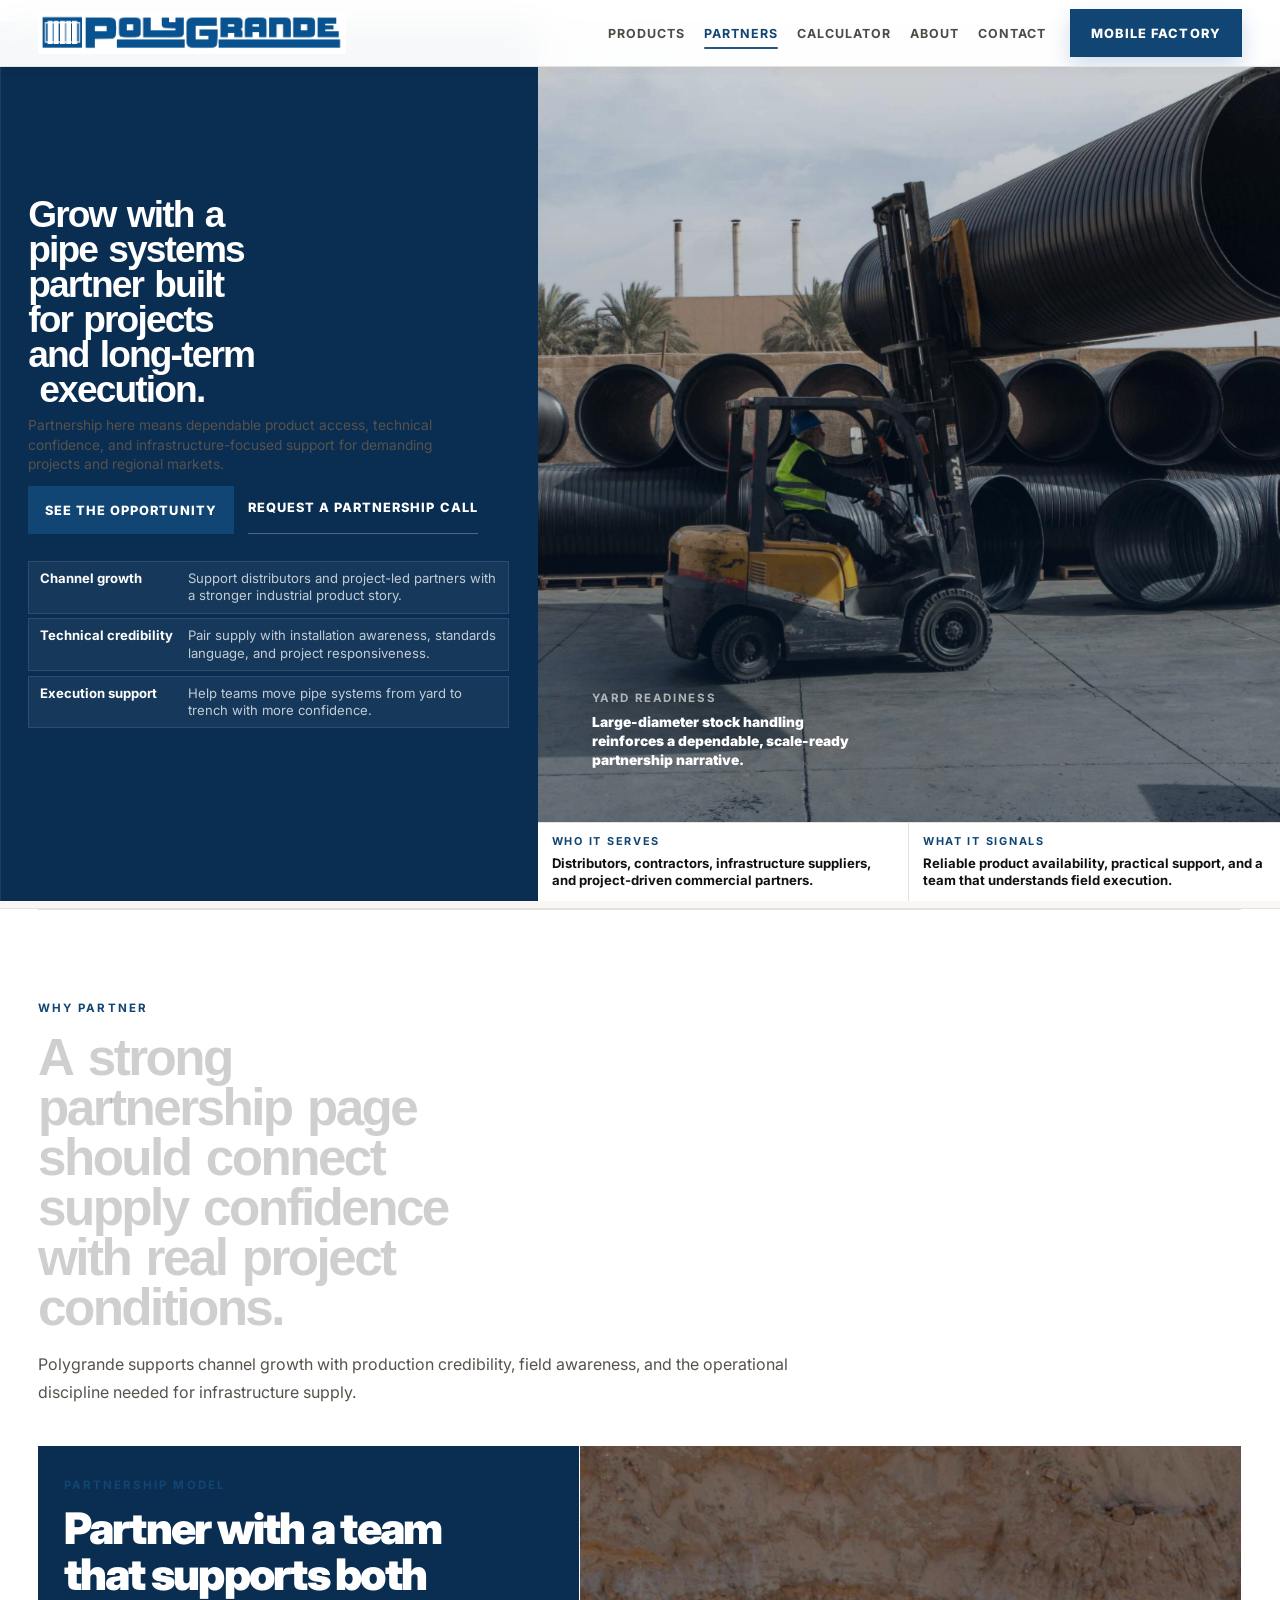
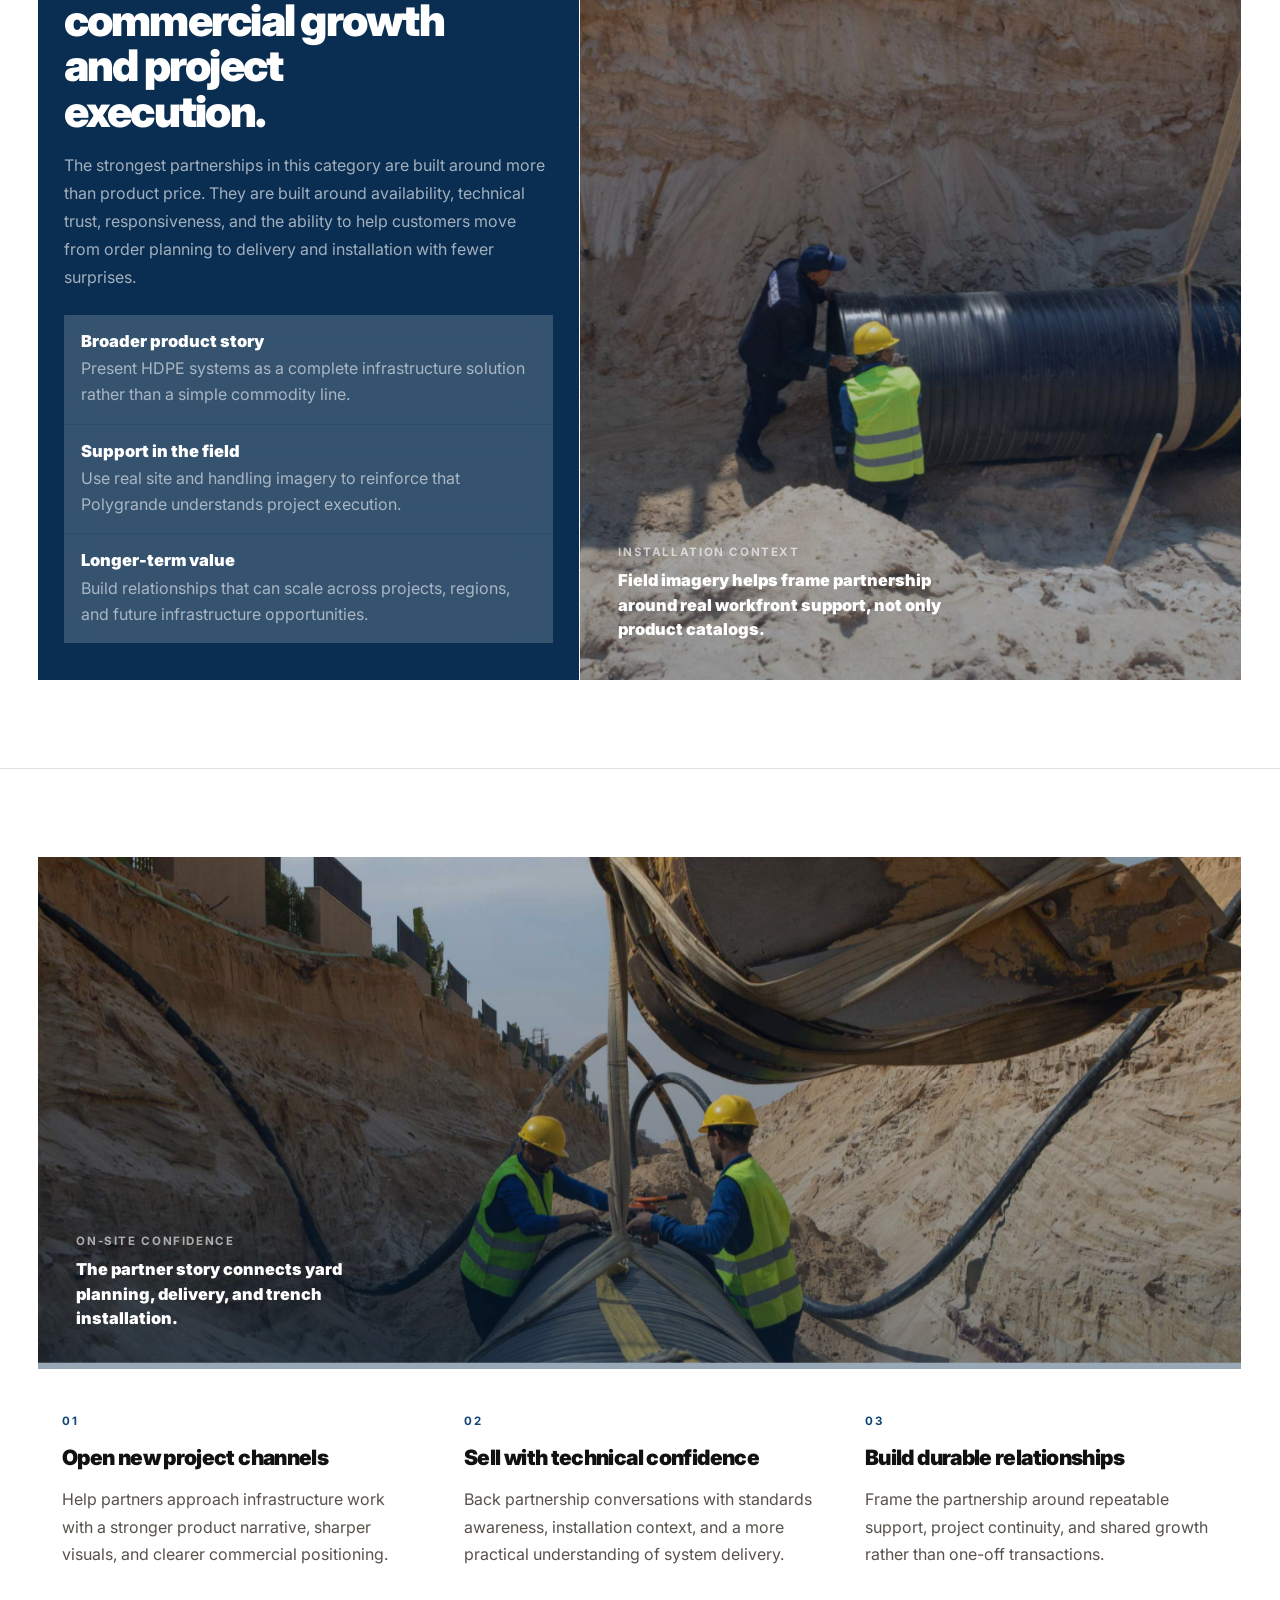
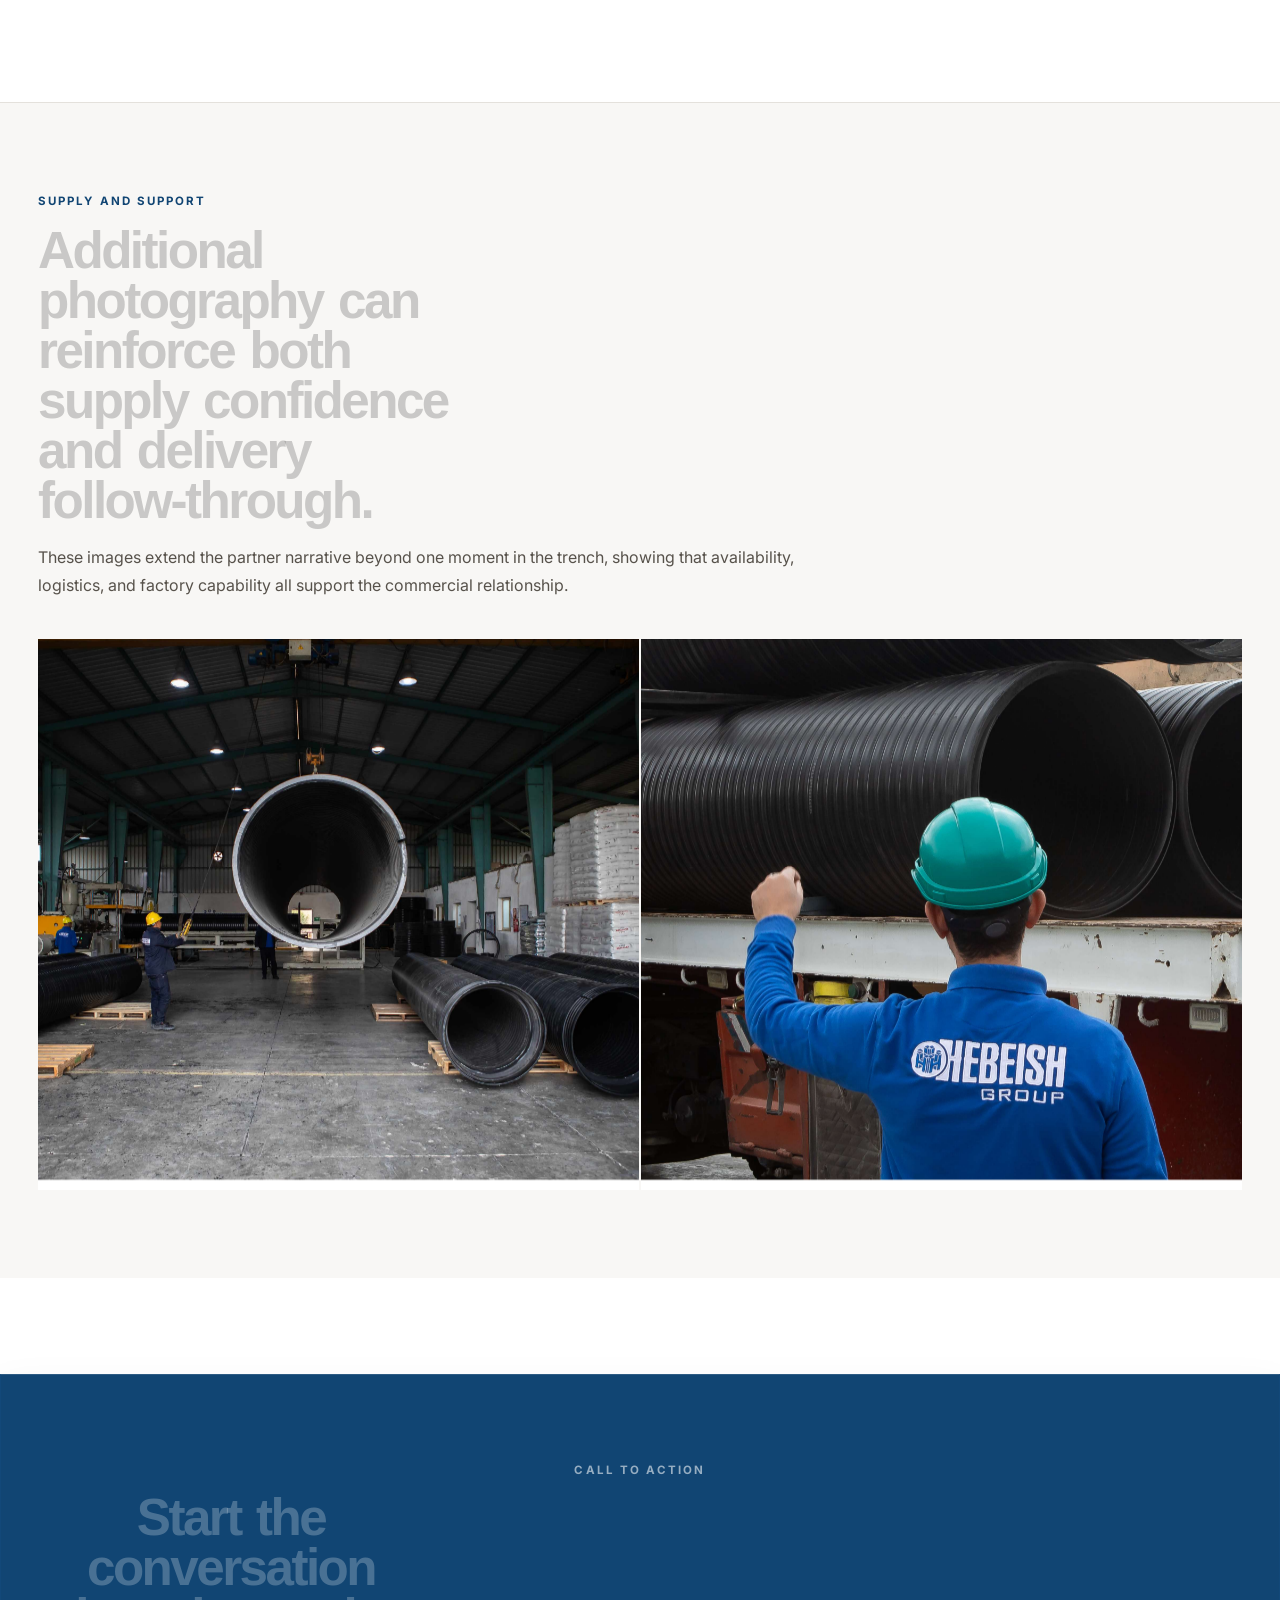
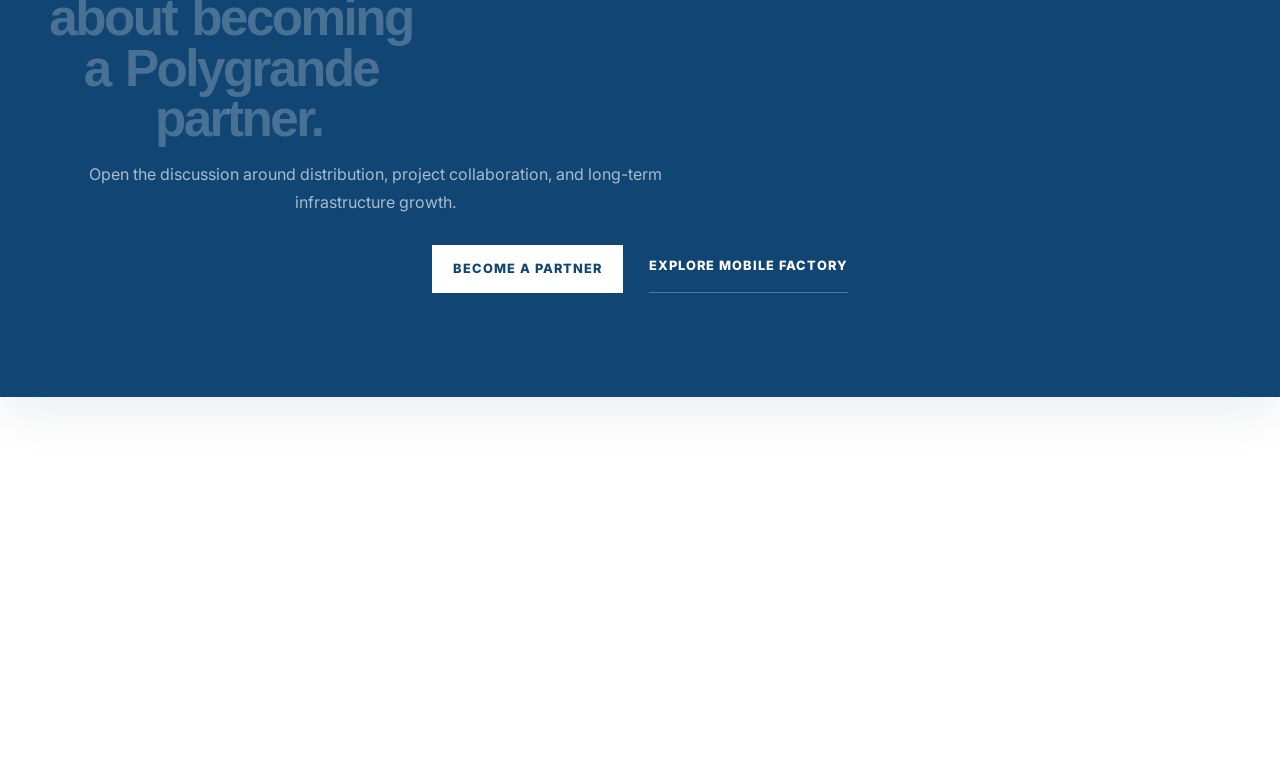
==== commit e1120a0c: "Tighten inner-page hero layouts" ====
--- a/become-a-partner.html
+++ b/become-a-partner.html
@@ -11,6 +11,7 @@
   <link href="https://fonts.googleapis.com/css2?family=Inter:wght@400;500;600;700;800;900&display=swap" rel="stylesheet">
   <link rel="icon" href="favicon.png" type="image/png">
   <link rel="stylesheet" href="styles.css">
+  <link rel="stylesheet" href="hero-inner-pages.css">
 </head>
 <body>
   <div class="site-shell">
@@ -44,10 +45,10 @@
     <main>
       <section class="hero hero-partner" id="top">
         <div class="hero-copy reveal">
-          <h1>Grow with a pipe systems partner built for projects, distribution, and long-term execution.</h1>
+          <h1>Grow with a pipe systems partner built for projects and long-term execution.</h1>
           <p class="hero-text">
-            Partnership is built on dependable product access, technical confidence, and infrastructure-focused
-            commercial support for demanding projects and regional markets.
+            Partnership here means dependable product access, technical confidence, and infrastructure-focused support
+            for demanding projects and regional markets.
           </p>
           <div class="hero-actions">
             <a class="button button-primary" href="#partner-story">See The Opportunity</a>
@@ -60,11 +61,11 @@
             </li>
             <li>
               <strong>Technical credibility</strong>
-              <span>Pair product supply with installation awareness, standards language, and project responsiveness.</span>
+              <span>Pair supply with installation awareness, standards language, and project responsiveness.</span>
             </li>
             <li>
               <strong>Execution support</strong>
-              <span>Position Polygrande as a partner that helps move pipe systems from yard to trench with confidence.</span>
+              <span>Help teams move pipe systems from yard to trench with more confidence.</span>
             </li>
           </ul>
         </div>
--- a/styles.css
+++ b/styles.css
@@ -4848,6 +4848,284 @@
   }
 }
 
+/* Final inner-page hero compression */
+
+.hero.hero-calculator h1,
+.hero.hero-mobile-factory h1,
+.hero.hero-partner h1 {
+  max-width: 10.8ch !important;
+  font-size: clamp(1.85rem, 3.05vw, 3.45rem) !important;
+  letter-spacing: -0.055em !important;
+}
+
+.hero.hero-calculator .hero-text,
+.hero.hero-mobile-factory .hero-text,
+.hero.hero-partner .hero-text {
+  max-width: 29rem !important;
+  margin-top: 0.65rem !important;
+  font-size: clamp(0.88rem, 0.88vw, 0.96rem) !important;
+  line-height: 1.45 !important;
+}
+
+.hero.hero-calculator .hero-actions,
+.hero.hero-mobile-factory .hero-actions,
+.hero.hero-partner .hero-actions {
+  margin-top: 0.8rem !important;
+  gap: 0.55rem 0.95rem !important;
+}
+
+.hero.hero-calculator .hero-metrics,
+.hero.hero-mobile-factory .hero-metrics,
+.hero.hero-partner .hero-metrics {
+  gap: 0.35rem !important;
+  margin-top: 0.78rem !important;
+  border-top: 0 !important;
+}
+
+.hero.hero-calculator .hero-metrics li,
+.hero.hero-mobile-factory .hero-metrics li,
+.hero.hero-partner .hero-metrics li {
+  display: grid !important;
+  grid-template-columns: minmax(0, 8.5rem) minmax(0, 1fr) !important;
+  align-items: start !important;
+  gap: 0.3rem 0.95rem !important;
+  padding: 0.55rem 0.7rem !important;
+  background: rgba(255, 255, 255, 0.05) !important;
+  border: 1px solid rgba(255, 255, 255, 0.1) !important;
+  backdrop-filter: none !important;
+}
+
+.hero.hero-calculator .hero-copy .hero-metrics strong,
+.hero.hero-mobile-factory .hero-copy .hero-metrics strong,
+.hero.hero-partner .hero-copy .hero-metrics strong {
+  margin: 0 !important;
+  font-size: 0.84rem !important;
+}
+
+.hero.hero-calculator .hero-copy .hero-metrics span,
+.hero.hero-mobile-factory .hero-copy .hero-metrics span,
+.hero.hero-partner .hero-copy .hero-metrics span {
+  color: rgba(255, 255, 255, 0.74) !important;
+  font-size: 0.84rem !important;
+  line-height: 1.34 !important;
+  text-align: left !important;
+}
+
+.hero.hero-calculator .hero-shot img,
+.hero.hero-mobile-factory .hero-shot img,
+.hero.hero-partner .hero-shot img {
+  min-height: calc(100svh - var(--header-height) - 2.35rem) !important;
+}
+
+.hero.hero-calculator .hero-shot figcaption,
+.hero.hero-mobile-factory .hero-shot figcaption,
+.hero.hero-partner .hero-shot figcaption {
+  padding: 0.85rem 1rem 0.95rem !important;
+}
+
+.hero.hero-calculator .hero-shot figcaption strong,
+.hero.hero-mobile-factory .hero-shot figcaption strong,
+.hero.hero-partner .hero-shot figcaption strong {
+  font-size: 0.88rem !important;
+  line-height: 1.38 !important;
+}
+
+.hero.hero-calculator .hero-signal article,
+.hero.hero-mobile-factory .hero-signal article,
+.hero.hero-partner .hero-signal article {
+  padding: 0.72rem 0.9rem 0.76rem !important;
+}
+
+.hero.hero-calculator .hero-signal strong,
+.hero.hero-mobile-factory .hero-signal strong,
+.hero.hero-partner .hero-signal strong {
+  font-size: 0.84rem !important;
+  line-height: 1.34 !important;
+}
+
+@media (max-height: 860px) and (min-width: 901px) {
+  .hero.hero-calculator h1,
+  .hero.hero-mobile-factory h1,
+  .hero.hero-partner h1 {
+    font-size: clamp(1.7rem, 2.6vw, 3.05rem) !important;
+    max-width: 11.2ch !important;
+  }
+
+  .hero.hero-calculator .hero-copy,
+  .hero.hero-mobile-factory .hero-copy,
+  .hero.hero-partner .hero-copy {
+    padding: 0.92rem 0.95rem 0.98rem !important;
+  }
+
+  .hero.hero-calculator .hero-text,
+  .hero.hero-mobile-factory .hero-text,
+  .hero.hero-partner .hero-text {
+    font-size: 0.85rem !important;
+    line-height: 1.36 !important;
+  }
+
+  .hero.hero-calculator .hero-metrics li,
+  .hero.hero-mobile-factory .hero-metrics li,
+  .hero.hero-partner .hero-metrics li {
+    padding: 0.46rem 0.58rem !important;
+    grid-template-columns: minmax(0, 7.8rem) minmax(0, 1fr) !important;
+  }
+}
+
+@media (max-width: 900px) {
+  .hero.hero-calculator h1,
+  .hero.hero-mobile-factory h1,
+  .hero.hero-partner h1 {
+    max-width: 10.5ch !important;
+    font-size: clamp(1.95rem, 7.6vw, 3.3rem) !important;
+  }
+
+  .hero.hero-calculator .hero-metrics li,
+  .hero.hero-mobile-factory .hero-metrics li,
+  .hero.hero-partner .hero-metrics li {
+    grid-template-columns: 1fr !important;
+  }
+}
+
+/* Final inner-page hero compression */
+
+.hero.hero-calculator h1,
+.hero.hero-mobile-factory h1,
+.hero.hero-partner h1 {
+  max-width: 10.8ch !important;
+  font-size: clamp(1.85rem, 3.05vw, 3.45rem) !important;
+  letter-spacing: -0.055em !important;
+}
+
+.hero.hero-calculator .hero-text,
+.hero.hero-mobile-factory .hero-text,
+.hero.hero-partner .hero-text {
+  max-width: 29rem !important;
+  margin-top: 0.65rem !important;
+  font-size: clamp(0.88rem, 0.88vw, 0.96rem) !important;
+  line-height: 1.45 !important;
+}
+
+.hero.hero-calculator .hero-actions,
+.hero.hero-mobile-factory .hero-actions,
+.hero.hero-partner .hero-actions {
+  margin-top: 0.8rem !important;
+  gap: 0.55rem 0.95rem !important;
+}
+
+.hero.hero-calculator .hero-metrics,
+.hero.hero-mobile-factory .hero-metrics,
+.hero.hero-partner .hero-metrics {
+  gap: 0.35rem !important;
+  margin-top: 0.78rem !important;
+  border-top: 0 !important;
+}
+
+.hero.hero-calculator .hero-metrics li,
+.hero.hero-mobile-factory .hero-metrics li,
+.hero.hero-partner .hero-metrics li {
+  display: grid !important;
+  grid-template-columns: minmax(0, 8.5rem) minmax(0, 1fr) !important;
+  align-items: start !important;
+  gap: 0.3rem 0.95rem !important;
+  padding: 0.55rem 0.7rem !important;
+  background: rgba(255, 255, 255, 0.05) !important;
+  border: 1px solid rgba(255, 255, 255, 0.1) !important;
+  backdrop-filter: none !important;
+}
+
+.hero.hero-calculator .hero-copy .hero-metrics strong,
+.hero.hero-mobile-factory .hero-copy .hero-metrics strong,
+.hero.hero-partner .hero-copy .hero-metrics strong {
+  margin: 0 !important;
+  font-size: 0.84rem !important;
+}
+
+.hero.hero-calculator .hero-copy .hero-metrics span,
+.hero.hero-mobile-factory .hero-copy .hero-metrics span,
+.hero.hero-partner .hero-copy .hero-metrics span {
+  color: rgba(255, 255, 255, 0.74) !important;
+  font-size: 0.84rem !important;
+  line-height: 1.34 !important;
+  text-align: left !important;
+}
+
+.hero.hero-calculator .hero-shot img,
+.hero.hero-mobile-factory .hero-shot img,
+.hero.hero-partner .hero-shot img {
+  min-height: calc(100svh - var(--header-height) - 2.35rem) !important;
+}
+
+.hero.hero-calculator .hero-shot figcaption,
+.hero.hero-mobile-factory .hero-shot figcaption,
+.hero.hero-partner .hero-shot figcaption {
+  padding: 0.85rem 1rem 0.95rem !important;
+}
+
+.hero.hero-calculator .hero-shot figcaption strong,
+.hero.hero-mobile-factory .hero-shot figcaption strong,
+.hero.hero-partner .hero-shot figcaption strong {
+  font-size: 0.88rem !important;
+  line-height: 1.38 !important;
+}
+
+.hero.hero-calculator .hero-signal article,
+.hero.hero-mobile-factory .hero-signal article,
+.hero.hero-partner .hero-signal article {
+  padding: 0.72rem 0.9rem 0.76rem !important;
+}
+
+.hero.hero-calculator .hero-signal strong,
+.hero.hero-mobile-factory .hero-signal strong,
+.hero.hero-partner .hero-signal strong {
+  font-size: 0.84rem !important;
+  line-height: 1.34 !important;
+}
+
+@media (max-height: 860px) and (min-width: 901px) {
+  .hero.hero-calculator h1,
+  .hero.hero-mobile-factory h1,
+  .hero.hero-partner h1 {
+    font-size: clamp(1.7rem, 2.6vw, 3.05rem) !important;
+    max-width: 11.2ch !important;
+  }
+
+  .hero.hero-calculator .hero-copy,
+  .hero.hero-mobile-factory .hero-copy,
+  .hero.hero-partner .hero-copy {
+    padding: 0.92rem 0.95rem 0.98rem !important;
+  }
+
+  .hero.hero-calculator .hero-text,
+  .hero.hero-mobile-factory .hero-text,
+  .hero.hero-partner .hero-text {
+    font-size: 0.85rem !important;
+    line-height: 1.36 !important;
+  }
+
+  .hero.hero-calculator .hero-metrics li,
+  .hero.hero-mobile-factory .hero-metrics li,
+  .hero.hero-partner .hero-metrics li {
+    padding: 0.46rem 0.58rem !important;
+    grid-template-columns: minmax(0, 7.8rem) minmax(0, 1fr) !important;
+  }
+}
+
+@media (max-width: 900px) {
+  .hero.hero-calculator h1,
+  .hero.hero-mobile-factory h1,
+  .hero.hero-partner h1 {
+    max-width: 10.5ch !important;
+    font-size: clamp(1.95rem, 7.6vw, 3.3rem) !important;
+  }
+
+  .hero.hero-calculator .hero-metrics li,
+  .hero.hero-mobile-factory .hero-metrics li,
+  .hero.hero-partner .hero-metrics li {
+    grid-template-columns: 1fr !important;
+  }
+}
+
 /* Homepage hero compact fit */
 
 .hero:not(.hero-calculator):not(.hero-mobile-factory):not(.hero-partner),
--- a/hero-inner-pages.css
+++ b/hero-inner-pages.css
@@ -0,0 +1,194 @@
+.hero.hero-calculator,
+.hero.hero-mobile-factory,
+.hero.hero-partner {
+  grid-template-columns: minmax(0, 0.84fr) minmax(0, 1.16fr) !important;
+  min-height: calc(100svh - var(--header-height)) !important;
+}
+
+.hero.hero-calculator .hero-copy,
+.hero.hero-mobile-factory .hero-copy,
+.hero.hero-partner .hero-copy,
+.hero.hero-calculator .hero-visual,
+.hero.hero-mobile-factory .hero-visual,
+.hero.hero-partner .hero-visual {
+  min-height: calc(100svh - var(--header-height)) !important;
+}
+
+.hero.hero-calculator .hero-copy,
+.hero.hero-mobile-factory .hero-copy,
+.hero.hero-partner .hero-copy {
+  justify-content: center !important;
+  padding: clamp(1rem, 2.1vw, 1.85rem) clamp(0.95rem, 2.2vw, 2rem) clamp(0.95rem, 1.9vw, 1.55rem) !important;
+}
+
+.hero.hero-calculator h1,
+.hero.hero-mobile-factory h1,
+.hero.hero-partner h1 {
+  max-width: 11.1ch !important;
+  font-size: clamp(1.8rem, 2.9vw, 3.25rem) !important;
+  line-height: 0.94 !important;
+  letter-spacing: -0.05em !important;
+}
+
+.hero.hero-calculator .hero-text,
+.hero.hero-mobile-factory .hero-text,
+.hero.hero-partner .hero-text {
+  max-width: 28rem !important;
+  margin-top: 0.58rem !important;
+  font-size: clamp(0.86rem, 0.82vw, 0.94rem) !important;
+  line-height: 1.42 !important;
+}
+
+.hero.hero-calculator .hero-actions,
+.hero.hero-mobile-factory .hero-actions,
+.hero.hero-partner .hero-actions {
+  margin-top: 0.72rem !important;
+  gap: 0.48rem 0.9rem !important;
+}
+
+.hero.hero-calculator .button-primary,
+.hero.hero-mobile-factory .button-primary,
+.hero.hero-partner .button-primary {
+  padding: 0.8rem 1rem !important;
+  font-size: 0.8rem !important;
+}
+
+.hero.hero-calculator .button-secondary,
+.hero.hero-mobile-factory .button-secondary,
+.hero.hero-partner .button-secondary {
+  font-size: 0.8rem !important;
+}
+
+.hero.hero-calculator .hero-metrics,
+.hero.hero-mobile-factory .hero-metrics,
+.hero.hero-partner .hero-metrics {
+  display: grid !important;
+  gap: 0.3rem !important;
+  margin-top: 0.72rem !important;
+  border-top: 0 !important;
+}
+
+.hero.hero-calculator .hero-metrics li,
+.hero.hero-mobile-factory .hero-metrics li,
+.hero.hero-partner .hero-metrics li {
+  display: grid !important;
+  grid-template-columns: minmax(0, 8.4rem) minmax(0, 1fr) !important;
+  align-items: start !important;
+  gap: 0.28rem 0.9rem !important;
+  padding: 0.5rem 0.65rem !important;
+  background: rgba(255, 255, 255, 0.05) !important;
+  border: 1px solid rgba(255, 255, 255, 0.1) !important;
+  backdrop-filter: none !important;
+  box-shadow: none !important;
+}
+
+.hero.hero-calculator .hero-copy .hero-metrics strong,
+.hero.hero-mobile-factory .hero-copy .hero-metrics strong,
+.hero.hero-partner .hero-copy .hero-metrics strong {
+  margin: 0 !important;
+  color: #ffffff !important;
+  font-size: 0.82rem !important;
+}
+
+.hero.hero-calculator .hero-copy .hero-metrics span,
+.hero.hero-mobile-factory .hero-copy .hero-metrics span,
+.hero.hero-partner .hero-copy .hero-metrics span {
+  color: rgba(255, 255, 255, 0.74) !important;
+  font-size: 0.82rem !important;
+  line-height: 1.32 !important;
+  text-align: left !important;
+}
+
+.hero.hero-calculator .hero-shot img,
+.hero.hero-mobile-factory .hero-shot img,
+.hero.hero-partner .hero-shot img {
+  min-height: calc(100svh - var(--header-height) - 2.1rem) !important;
+}
+
+.hero.hero-calculator .hero-shot figcaption,
+.hero.hero-mobile-factory .hero-shot figcaption,
+.hero.hero-partner .hero-shot figcaption {
+  padding: 0.82rem 0.95rem 0.9rem !important;
+}
+
+.hero.hero-calculator .hero-shot figcaption strong,
+.hero.hero-mobile-factory .hero-shot figcaption strong,
+.hero.hero-partner .hero-shot figcaption strong {
+  font-size: 0.86rem !important;
+  line-height: 1.35 !important;
+}
+
+.hero.hero-calculator .hero-signal article,
+.hero.hero-mobile-factory .hero-signal article,
+.hero.hero-partner .hero-signal article {
+  padding: 0.68rem 0.85rem 0.72rem !important;
+}
+
+.hero.hero-calculator .hero-signal strong,
+.hero.hero-mobile-factory .hero-signal strong,
+.hero.hero-partner .hero-signal strong {
+  font-size: 0.82rem !important;
+  line-height: 1.32 !important;
+}
+
+@media (max-height: 860px) and (min-width: 901px) {
+  .hero.hero-calculator .hero-copy,
+  .hero.hero-mobile-factory .hero-copy,
+  .hero.hero-partner .hero-copy {
+    padding: 0.84rem 0.9rem 0.9rem !important;
+  }
+
+  .hero.hero-calculator h1,
+  .hero.hero-mobile-factory h1,
+  .hero.hero-partner h1 {
+    max-width: 11.6ch !important;
+    font-size: clamp(1.6rem, 2.45vw, 2.85rem) !important;
+  }
+
+  .hero.hero-calculator .hero-text,
+  .hero.hero-mobile-factory .hero-text,
+  .hero.hero-partner .hero-text {
+    font-size: 0.82rem !important;
+    line-height: 1.32 !important;
+  }
+
+  .hero.hero-calculator .hero-actions,
+  .hero.hero-mobile-factory .hero-actions,
+  .hero.hero-partner .hero-actions {
+    margin-top: 0.6rem !important;
+  }
+
+  .hero.hero-calculator .hero-metrics,
+  .hero.hero-mobile-factory .hero-metrics,
+  .hero.hero-partner .hero-metrics {
+    margin-top: 0.62rem !important;
+  }
+
+  .hero.hero-calculator .hero-metrics li,
+  .hero.hero-mobile-factory .hero-metrics li,
+  .hero.hero-partner .hero-metrics li {
+    grid-template-columns: minmax(0, 7.6rem) minmax(0, 1fr) !important;
+    padding: 0.42rem 0.54rem !important;
+  }
+}
+
+@media (max-width: 900px) {
+  .hero.hero-calculator,
+  .hero.hero-mobile-factory,
+  .hero.hero-partner {
+    grid-template-columns: 1fr !important;
+  }
+
+  .hero.hero-calculator h1,
+  .hero.hero-mobile-factory h1,
+  .hero.hero-partner h1 {
+    max-width: 10.8ch !important;
+    font-size: clamp(1.9rem, 7.4vw, 3.15rem) !important;
+  }
+
+  .hero.hero-calculator .hero-metrics li,
+  .hero.hero-mobile-factory .hero-metrics li,
+  .hero.hero-partner .hero-metrics li {
+    grid-template-columns: 1fr !important;
+  }
+}
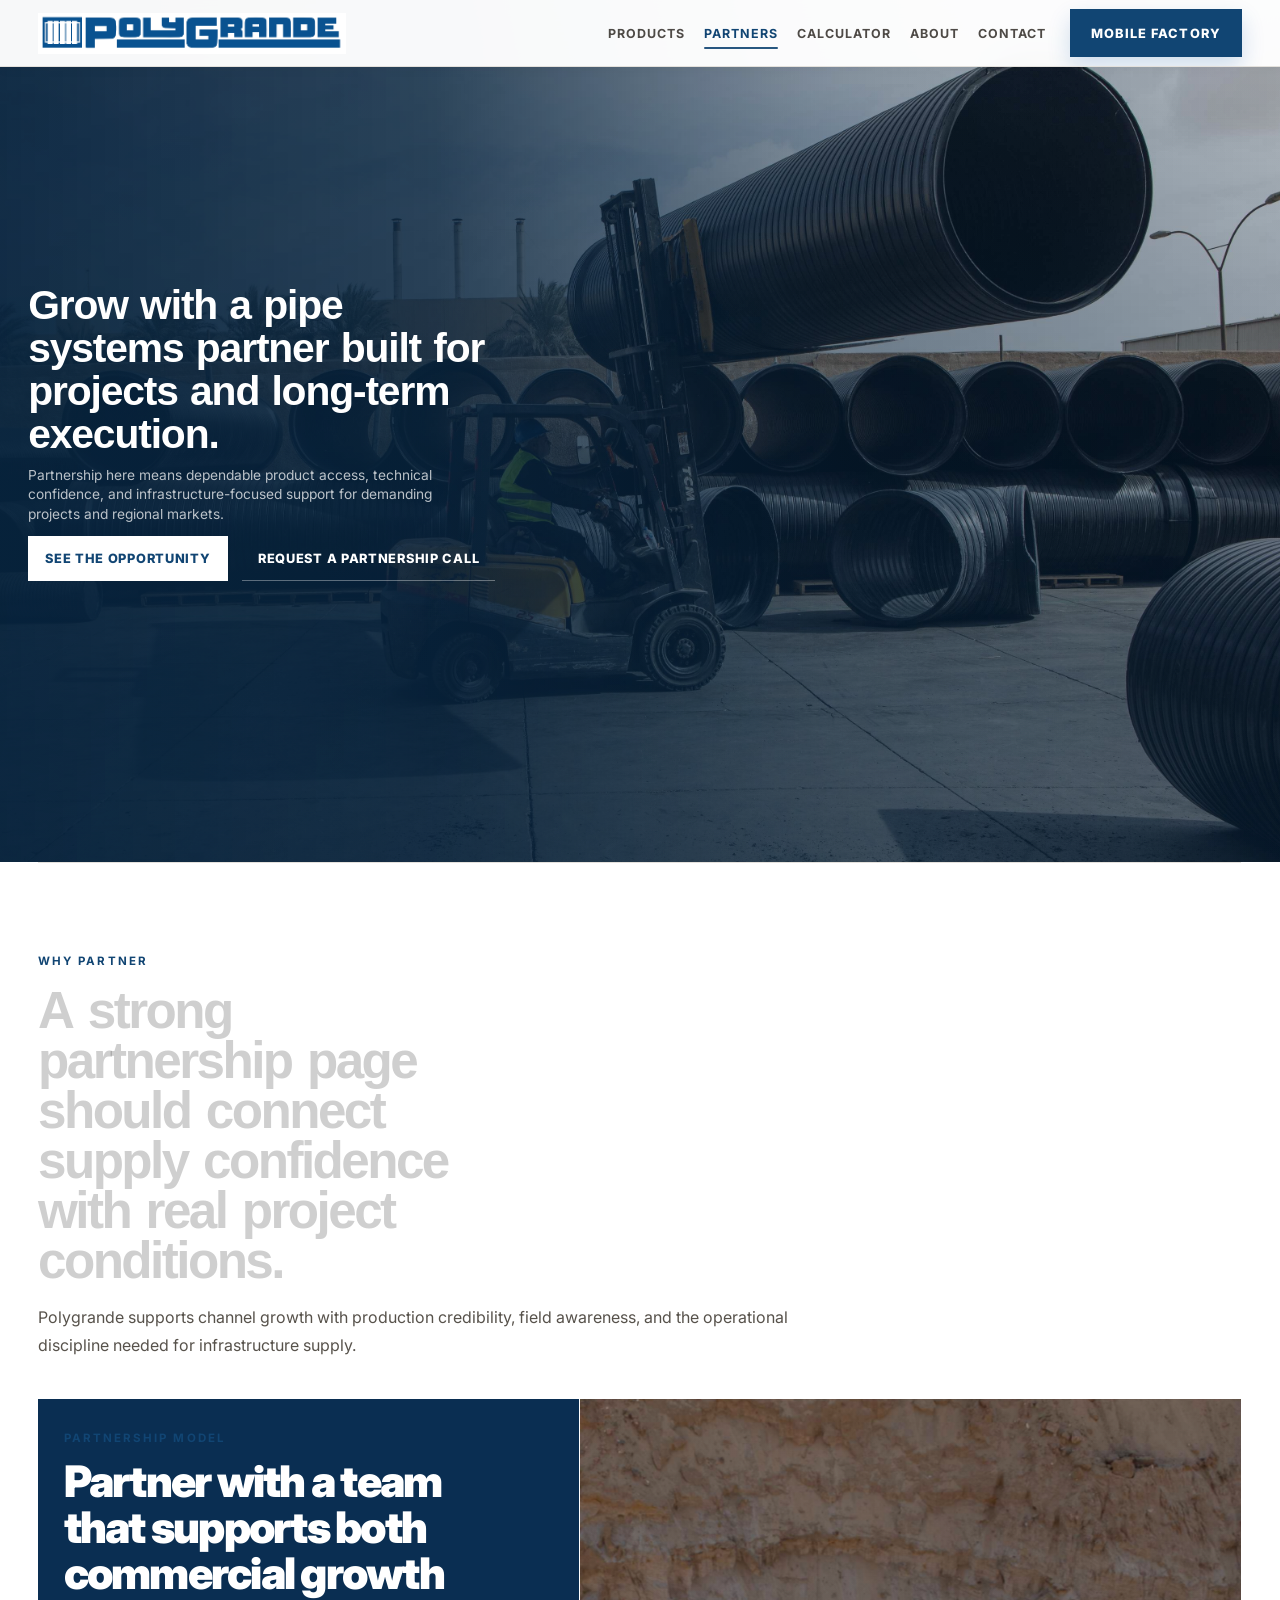
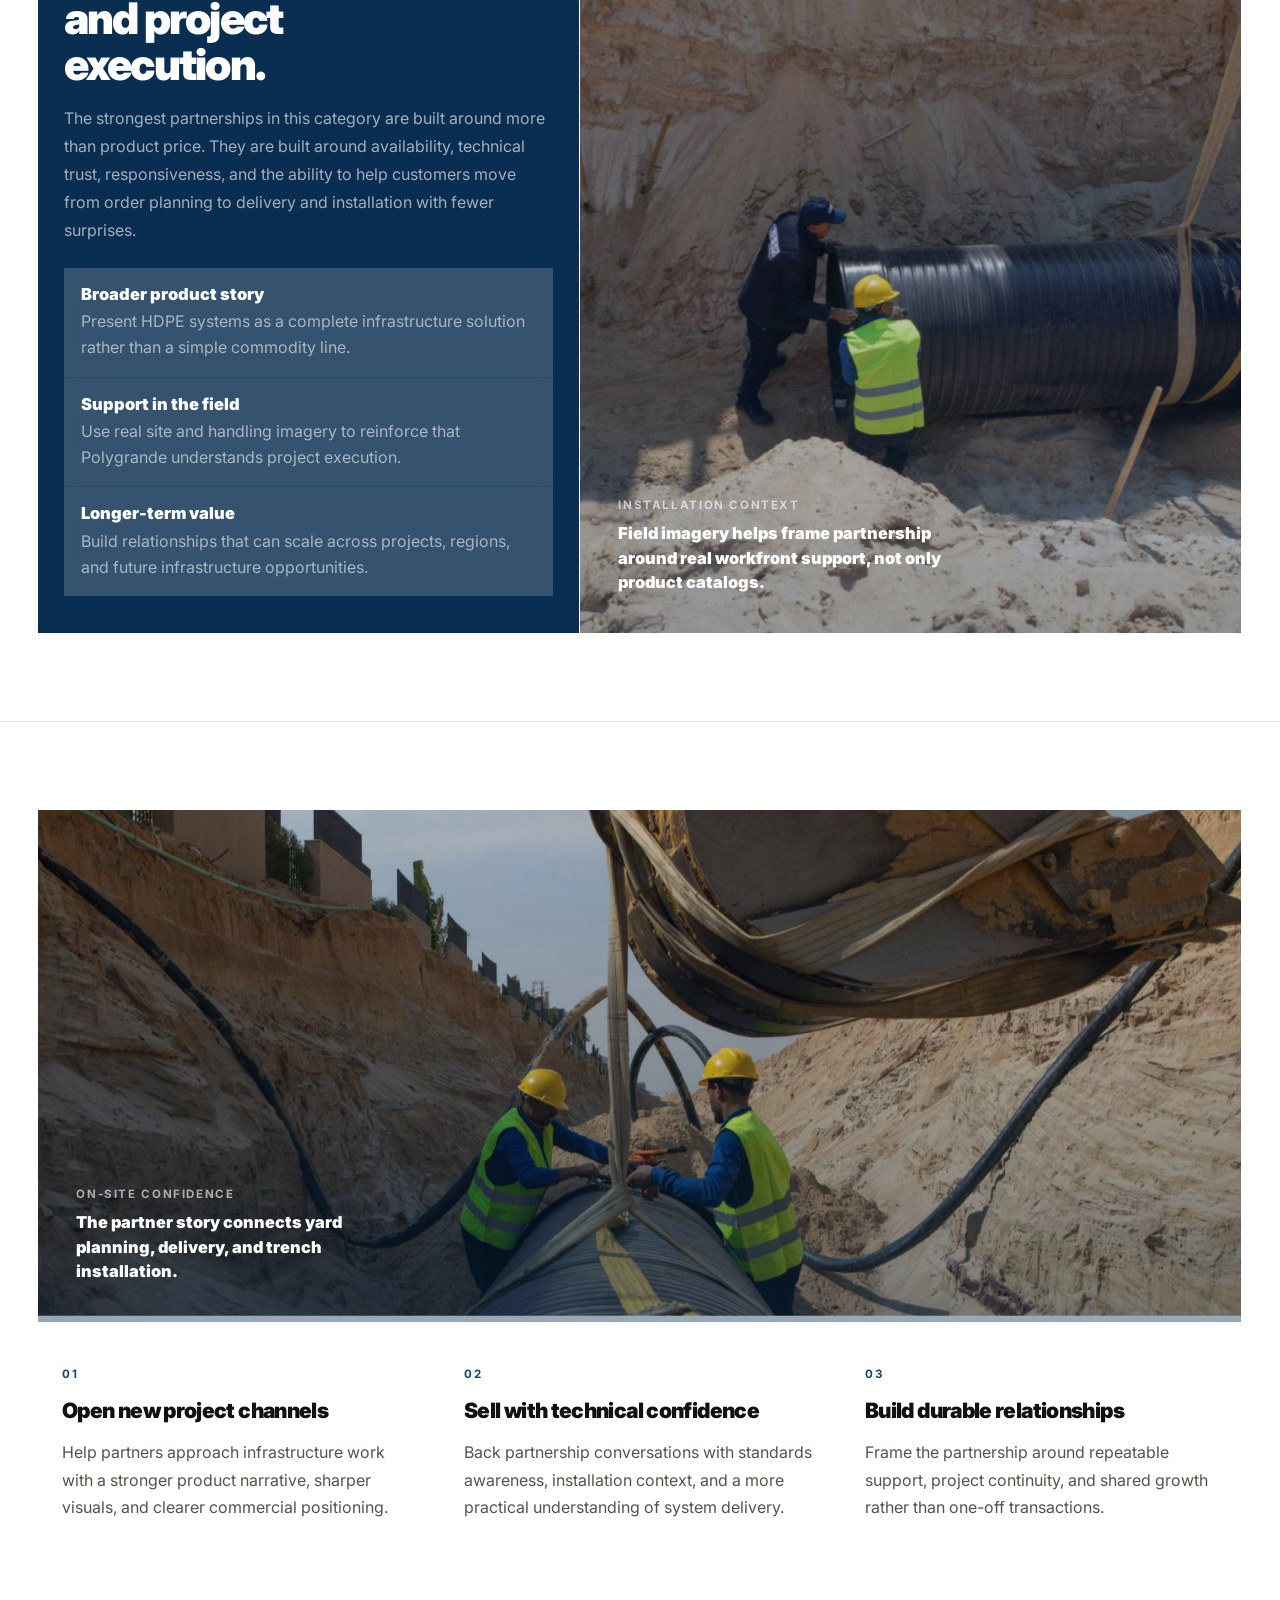
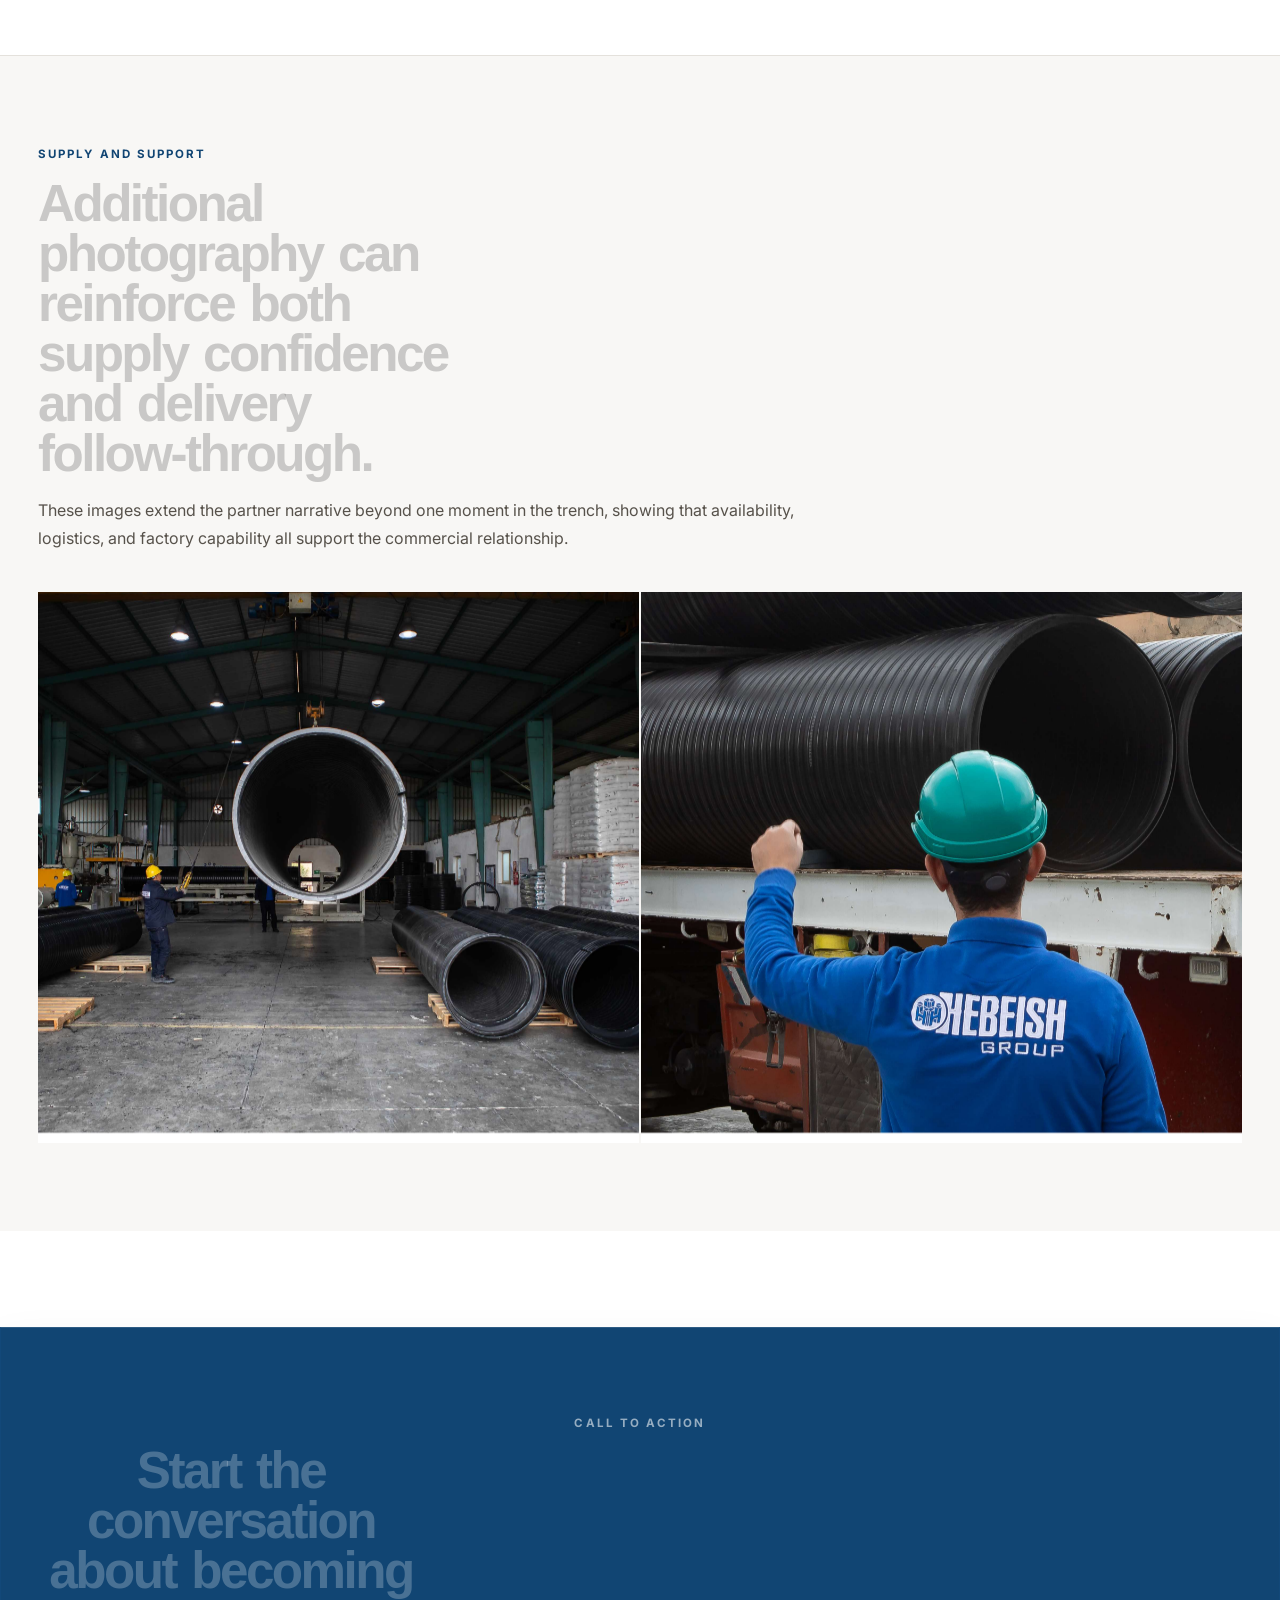
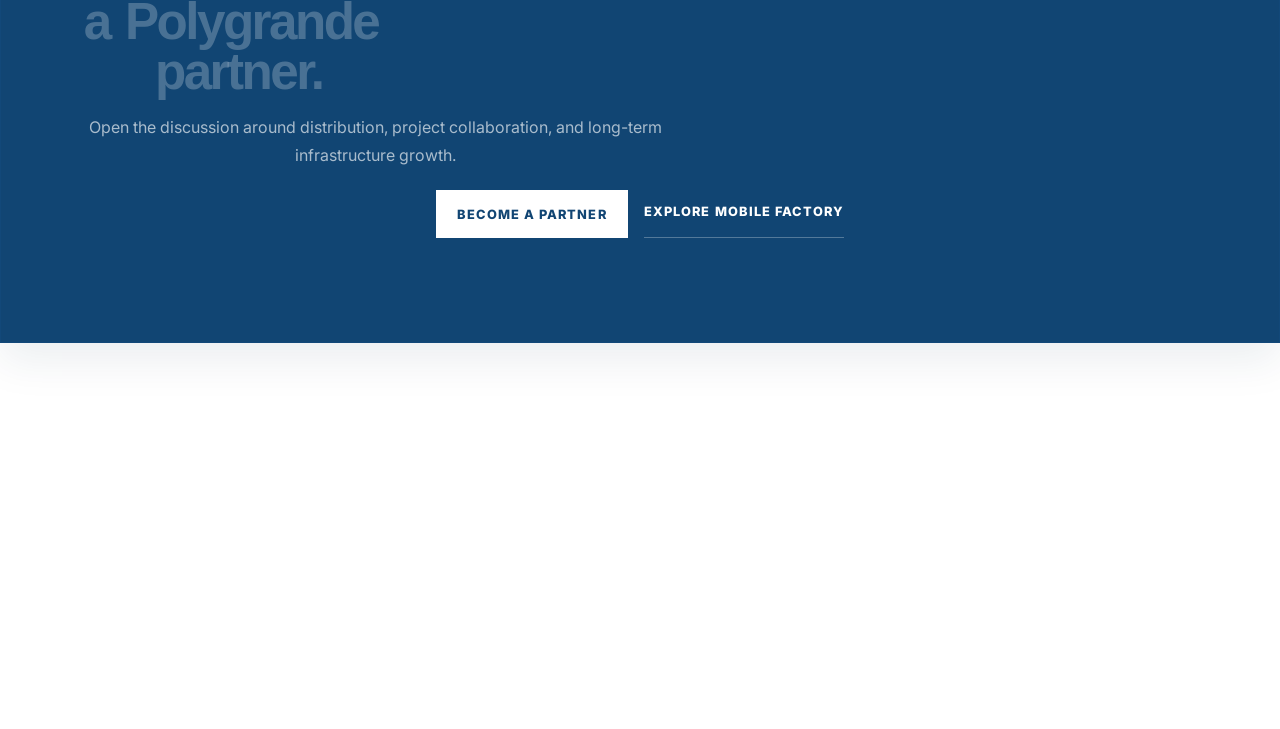
==== commit d64298cd: "Simplify premium hero sections" ====
--- a/become-a-partner.html
+++ b/become-a-partner.html
@@ -12,6 +12,8 @@
   <link rel="icon" href="favicon.png" type="image/png">
   <link rel="stylesheet" href="styles.css">
   <link rel="stylesheet" href="hero-inner-pages.css">
+  <link rel="stylesheet" href="mobile-nav.css">
+  <link rel="stylesheet" href="hero-premium.css">
 </head>
 <body>
   <div class="site-shell">
@@ -34,7 +36,7 @@
           <a class="masthead-cta" href="mobile-factory.html">Mobile Factory</a>
         </div>
 
-        <button class="masthead-toggle" type="button" aria-expanded="false" aria-controls="site-nav-shell">
+        <button class="masthead-toggle" type="button" aria-expanded="false" aria-controls="site-nav-shell" aria-label="Open menu">
           <span></span>
           <span></span>
           <span></span>
--- a/mobile-nav.css
+++ b/mobile-nav.css
@@ -0,0 +1,190 @@
+@media (max-width: 900px) {
+  body.menu-open {
+    overflow: hidden;
+    touch-action: none;
+  }
+
+  .site-header {
+    z-index: 90 !important;
+  }
+
+  .masthead {
+    position: relative;
+    z-index: 2;
+  }
+
+  .masthead-brand {
+    position: relative;
+    z-index: 3;
+  }
+
+  .masthead-toggle {
+    position: relative;
+    z-index: 4;
+    isolation: isolate;
+  }
+
+  .masthead-nav-shell {
+    position: fixed !important;
+    inset: 0 !important;
+    z-index: 82;
+    display: flex !important;
+    flex-direction: column;
+    justify-content: center;
+    gap: 1.15rem;
+    min-height: 100dvh;
+    padding:
+      calc(env(safe-area-inset-top, 0px) + var(--header-height) + 1rem)
+      1rem
+      calc(env(safe-area-inset-bottom, 0px) + 1.2rem) !important;
+    background:
+      linear-gradient(180deg, rgba(11, 34, 63, 0.9), rgba(10, 29, 55, 0.97)),
+      linear-gradient(135deg, rgba(31, 95, 168, 0.22), transparent 58%);
+    opacity: 0;
+    visibility: hidden;
+    pointer-events: none;
+    transform: translate3d(0, -1rem, 0);
+    transition: opacity 220ms ease, transform 220ms ease, visibility 220ms step-end;
+    overflow-y: auto;
+    -webkit-overflow-scrolling: touch;
+  }
+
+  .masthead-nav-shell::before {
+    display: none !important;
+  }
+
+  .masthead-nav-shell::after {
+    content: "";
+    position: fixed;
+    inset: 0;
+    background:
+      radial-gradient(circle at 18% 18%, rgba(255, 255, 255, 0.12), transparent 26%),
+      radial-gradient(circle at 84% 14%, rgba(31, 95, 168, 0.22), transparent 28%),
+      linear-gradient(180deg, rgba(255, 255, 255, 0.03), rgba(255, 255, 255, 0));
+    pointer-events: none;
+    opacity: 0.8;
+  }
+
+  .masthead-nav-shell.is-open {
+    display: flex !important;
+    opacity: 1 !important;
+    visibility: visible !important;
+    pointer-events: auto !important;
+    transform: translate3d(0, 0, 0) !important;
+    transition: opacity 220ms ease, transform 220ms ease, visibility 0s linear;
+  }
+
+  .masthead-nav {
+    position: relative;
+    z-index: 1;
+    display: grid !important;
+    grid-template-columns: 1fr;
+    gap: 0.72rem;
+    width: min(100%, 26rem);
+    margin: 0 auto;
+    padding: 0;
+    align-items: stretch !important;
+  }
+
+  .masthead-nav a,
+  .masthead-cta {
+    position: relative;
+    z-index: 1;
+    display: flex;
+    align-items: center;
+    justify-content: space-between;
+    width: min(100%, 26rem);
+    margin-inline: auto;
+    padding: 0.95rem 1rem 1rem;
+    border: 1px solid rgba(255, 255, 255, 0.14);
+    background: rgba(255, 255, 255, 0.08);
+    color: #ffffff !important;
+    box-shadow: none;
+    opacity: 0;
+    transform: translate3d(0, 1.15rem, 0);
+    transition:
+      opacity 260ms ease,
+      transform 260ms ease,
+      background 180ms ease,
+      border-color 180ms ease;
+    text-align: left !important;
+    white-space: normal !important;
+  }
+
+  .masthead-nav a::before,
+  .masthead-cta::before {
+    content: "";
+    flex: none;
+    width: 0.6rem;
+    height: 0.6rem;
+    margin-left: auto;
+    border-top: 2px solid currentColor;
+    border-right: 2px solid currentColor;
+    transform: rotate(45deg);
+    opacity: 0.72;
+  }
+
+  .masthead-nav a::after {
+    display: none !important;
+  }
+
+  .masthead-nav a:hover,
+  .masthead-nav a:focus-visible,
+  .masthead-cta:hover,
+  .masthead-cta:focus-visible,
+  .masthead-nav a[aria-current="page"] {
+    background: rgba(255, 255, 255, 0.14);
+    border-color: rgba(255, 255, 255, 0.28);
+    transform: translate3d(0, 0, 0);
+  }
+
+  .masthead-nav a {
+    font-size: clamp(1rem, 4.6vw, 1.28rem) !important;
+    font-weight: 900;
+    letter-spacing: 0.08em;
+    line-height: 1.2;
+    text-transform: uppercase;
+  }
+
+  .masthead-cta {
+    min-width: 0 !important;
+    margin-top: 0.25rem;
+    background: linear-gradient(135deg, rgba(47, 115, 187, 0.94), rgba(24, 76, 137, 0.98));
+    border-color: rgba(255, 255, 255, 0.2);
+    font-size: clamp(1rem, 4.6vw, 1.28rem) !important;
+    font-weight: 900;
+    letter-spacing: 0.08em;
+    text-transform: uppercase;
+    justify-content: space-between !important;
+  }
+
+  .masthead-nav-shell.is-open .masthead-nav a,
+  .masthead-nav-shell.is-open .masthead-cta {
+    opacity: 1 !important;
+    transform: translate3d(0, 0, 0) !important;
+  }
+
+  .masthead-nav-shell.is-open .masthead-nav a:nth-child(1) {
+    transition-delay: 40ms;
+  }
+
+  .masthead-nav-shell.is-open .masthead-nav a:nth-child(2) {
+    transition-delay: 80ms;
+  }
+
+  .masthead-nav-shell.is-open .masthead-nav a:nth-child(3) {
+    transition-delay: 120ms;
+  }
+
+  .masthead-nav-shell.is-open .masthead-nav a:nth-child(4) {
+    transition-delay: 160ms;
+  }
+
+  .masthead-nav-shell.is-open .masthead-nav a:nth-child(5) {
+    transition-delay: 200ms;
+  }
+
+  .masthead-nav-shell.is-open .masthead-cta {
+    transition-delay: 240ms;
+  }
+}
--- a/hero-premium.css
+++ b/hero-premium.css
@@ -0,0 +1,272 @@
+/* Premium first-screen treatment shared across all pages. Loaded last on purpose. */
+.hero {
+  position: relative !important;
+  isolation: isolate !important;
+  display: grid !important;
+  grid-template-columns: minmax(0, 1fr) !important;
+  min-height: min(39rem, calc(100svh - var(--header-height, 5rem))) !important;
+  overflow: hidden !important;
+  background: var(--blue-dark, #0b3458) !important;
+  border: 0 !important;
+}
+
+.hero::before {
+  content: "" !important;
+  position: absolute !important;
+  inset: 0 !important;
+  z-index: 1 !important;
+  background:
+    linear-gradient(90deg, rgba(7, 35, 61, 0.94) 0%, rgba(7, 35, 61, 0.82) 34%, rgba(7, 35, 61, 0.42) 66%, rgba(7, 35, 61, 0.22) 100%),
+    linear-gradient(180deg, rgba(7, 35, 61, 0.04) 0%, rgba(7, 35, 61, 0.54) 100%) !important;
+  pointer-events: none !important;
+}
+
+.hero-copy,
+.hero-visual {
+  min-height: min(39rem, calc(100svh - var(--header-height, 5rem))) !important;
+}
+
+.hero-copy {
+  position: relative !important;
+  z-index: 3 !important;
+  width: min(100%, 54rem) !important;
+  padding: 3rem 3rem 2.8rem !important;
+  background: transparent !important;
+  border: 0 !important;
+  box-shadow: none !important;
+  display: flex !important;
+  flex-direction: column !important;
+  justify-content: center !important;
+  align-items: flex-start !important;
+}
+
+.hero-copy::after {
+  display: none !important;
+}
+
+.hero h1,
+.hero h1.scroll-karaoke,
+#top.hero h1,
+#top.hero h1.scroll-karaoke,
+.hero:not(.hero-calculator):not(.hero-mobile-factory):not(.hero-partner) h1,
+.hero:not(.hero-calculator):not(.hero-mobile-factory):not(.hero-partner) h1.scroll-karaoke {
+  max-width: 21ch !important;
+  margin: 0 !important;
+  color: #ffffff !important;
+  font-size: 2.55rem !important;
+  font-weight: 650 !important;
+  line-height: 1.06 !important;
+  letter-spacing: -0.028em !important;
+  text-wrap: auto !important;
+}
+
+.hero-text {
+  max-width: 34rem !important;
+  margin: 1rem 0 0 !important;
+  color: rgba(255, 255, 255, 0.72) !important;
+  font-size: 0.96rem !important;
+  line-height: 1.56 !important;
+}
+
+.hero-actions {
+  display: flex !important;
+  flex-wrap: wrap !important;
+  gap: 0.75rem 1.05rem !important;
+  margin-top: 1.35rem !important;
+}
+
+.hero .button {
+  min-height: 2.85rem !important;
+  padding: 0.78rem 1rem !important;
+  border-width: 1px !important;
+  font-size: 0.82rem !important;
+  letter-spacing: 0.055em !important;
+}
+
+.hero .button-primary {
+  background: #ffffff !important;
+  border-color: #ffffff !important;
+  color: var(--blue, #145b9f) !important;
+}
+
+.hero .button-secondary {
+  background: transparent !important;
+  border-color: transparent !important;
+  border-bottom-color: rgba(255, 255, 255, 0.35) !important;
+  color: #ffffff !important;
+}
+
+.hero-visual {
+  position: absolute !important;
+  inset: 0 !important;
+  z-index: 0 !important;
+  display: block !important;
+  padding: 0 !important;
+  background: transparent !important;
+  border: 0 !important;
+  box-shadow: none !important;
+}
+
+.hero-shot {
+  position: absolute !important;
+  inset: 0 !important;
+  min-height: 100% !important;
+  margin: 0 !important;
+  border: 0 !important;
+  background: transparent !important;
+  box-shadow: none !important;
+}
+
+.hero-shot::after {
+  display: none !important;
+}
+
+.hero-shot img {
+  width: 100% !important;
+  height: 100% !important;
+  min-height: 100% !important;
+  object-fit: cover !important;
+  object-position: center !important;
+  transform: none !important;
+  filter: saturate(0.96) contrast(1.02) !important;
+}
+
+.hero .hero-shot figcaption,
+.hero .hero-signal,
+.hero .hero-metrics,
+.hero .hero-copy .hero-metrics,
+.hero.hero-calculator .hero-metrics,
+.hero.hero-mobile-factory .hero-metrics,
+.hero.hero-partner .hero-metrics,
+.hero.hero-calculator .hero-copy .hero-metrics,
+.hero.hero-mobile-factory .hero-copy .hero-metrics,
+.hero.hero-partner .hero-copy .hero-metrics,
+.hero.hero-calculator .hero-signal,
+.hero.hero-mobile-factory .hero-signal,
+.hero.hero-partner .hero-signal {
+  display: none !important;
+}
+
+.hero-calculator .hero-shot img {
+  object-position: 56% center !important;
+}
+
+.hero-mobile-factory .hero-shot img {
+  object-position: 62% center !important;
+}
+
+.hero-partner .hero-shot img {
+  object-position: 64% center !important;
+}
+
+@media (max-width: 1100px) {
+  .hero-copy {
+    width: min(100%, 44rem) !important;
+    padding: 3rem 2rem 2.6rem !important;
+  }
+
+  .hero h1,
+  .hero h1.scroll-karaoke,
+  #top.hero h1,
+  #top.hero h1.scroll-karaoke,
+  .hero:not(.hero-calculator):not(.hero-mobile-factory):not(.hero-partner) h1,
+  .hero:not(.hero-calculator):not(.hero-mobile-factory):not(.hero-partner) h1.scroll-karaoke {
+    font-size: 2.25rem !important;
+  }
+}
+
+@media (max-width: 720px) {
+  .hero,
+  .hero-copy,
+  .hero-visual {
+    min-height: 0 !important;
+  }
+
+  #top.hero,
+  .hero {
+    display: block !important;
+    min-height: auto !important;
+  }
+
+  .hero::before {
+    background:
+      linear-gradient(180deg, rgba(7, 35, 61, 0.52) 0%, rgba(7, 35, 61, 0.94) 72%, rgba(7, 35, 61, 0.98) 100%),
+      linear-gradient(90deg, rgba(7, 35, 61, 0.44), rgba(7, 35, 61, 0.1)) !important;
+  }
+
+  .hero-copy {
+    width: 100% !important;
+    min-height: auto !important;
+    justify-content: flex-start !important;
+    padding: 5.25rem 1.2rem 1.55rem !important;
+  }
+
+  .hero h1,
+  .hero h1.scroll-karaoke,
+  #top.hero h1,
+  #top.hero h1.scroll-karaoke,
+  .hero:not(.hero-calculator):not(.hero-mobile-factory):not(.hero-partner) h1,
+  .hero:not(.hero-calculator):not(.hero-mobile-factory):not(.hero-partner) h1.scroll-karaoke {
+    max-width: 100% !important;
+    font-size: 1.55rem !important;
+    font-weight: 650 !important;
+    line-height: 1.12 !important;
+    letter-spacing: -0.018em !important;
+  }
+
+  .hero-text {
+    max-width: 29rem !important;
+    margin-top: 0.8rem !important;
+    font-size: 0.84rem !important;
+    line-height: 1.4 !important;
+  }
+
+  .hero-visual,
+  #top.hero .hero-visual {
+    position: absolute !important;
+    inset: 0 !important;
+    min-height: 100% !important;
+  }
+
+  .hero-shot,
+  #top.hero .hero-shot,
+  .hero-shot img,
+  #top.hero .hero-shot img {
+    min-height: 100% !important;
+    height: 100% !important;
+  }
+
+  .hero-actions {
+    width: 100% !important;
+    margin-top: 1.2rem !important;
+    gap: 0.65rem !important;
+  }
+
+  .hero .button {
+    flex: 1 1 100% !important;
+    justify-content: center !important;
+    min-height: 2.75rem !important;
+    padding: 0.78rem 0.9rem !important;
+  }
+}
+
+@media (max-height: 760px) and (min-width: 721px) {
+  .hero h1,
+  .hero h1.scroll-karaoke,
+  #top.hero h1,
+  #top.hero h1.scroll-karaoke,
+  .hero:not(.hero-calculator):not(.hero-mobile-factory):not(.hero-partner) h1,
+  .hero:not(.hero-calculator):not(.hero-mobile-factory):not(.hero-partner) h1.scroll-karaoke {
+    font-size: 2.16rem !important;
+  }
+
+  .hero-text {
+    font-size: 0.94rem !important;
+    line-height: 1.48 !important;
+  }
+
+  .hero-copy {
+    padding-top: 2.6rem !important;
+    padding-bottom: 2.4rem !important;
+  }
+}
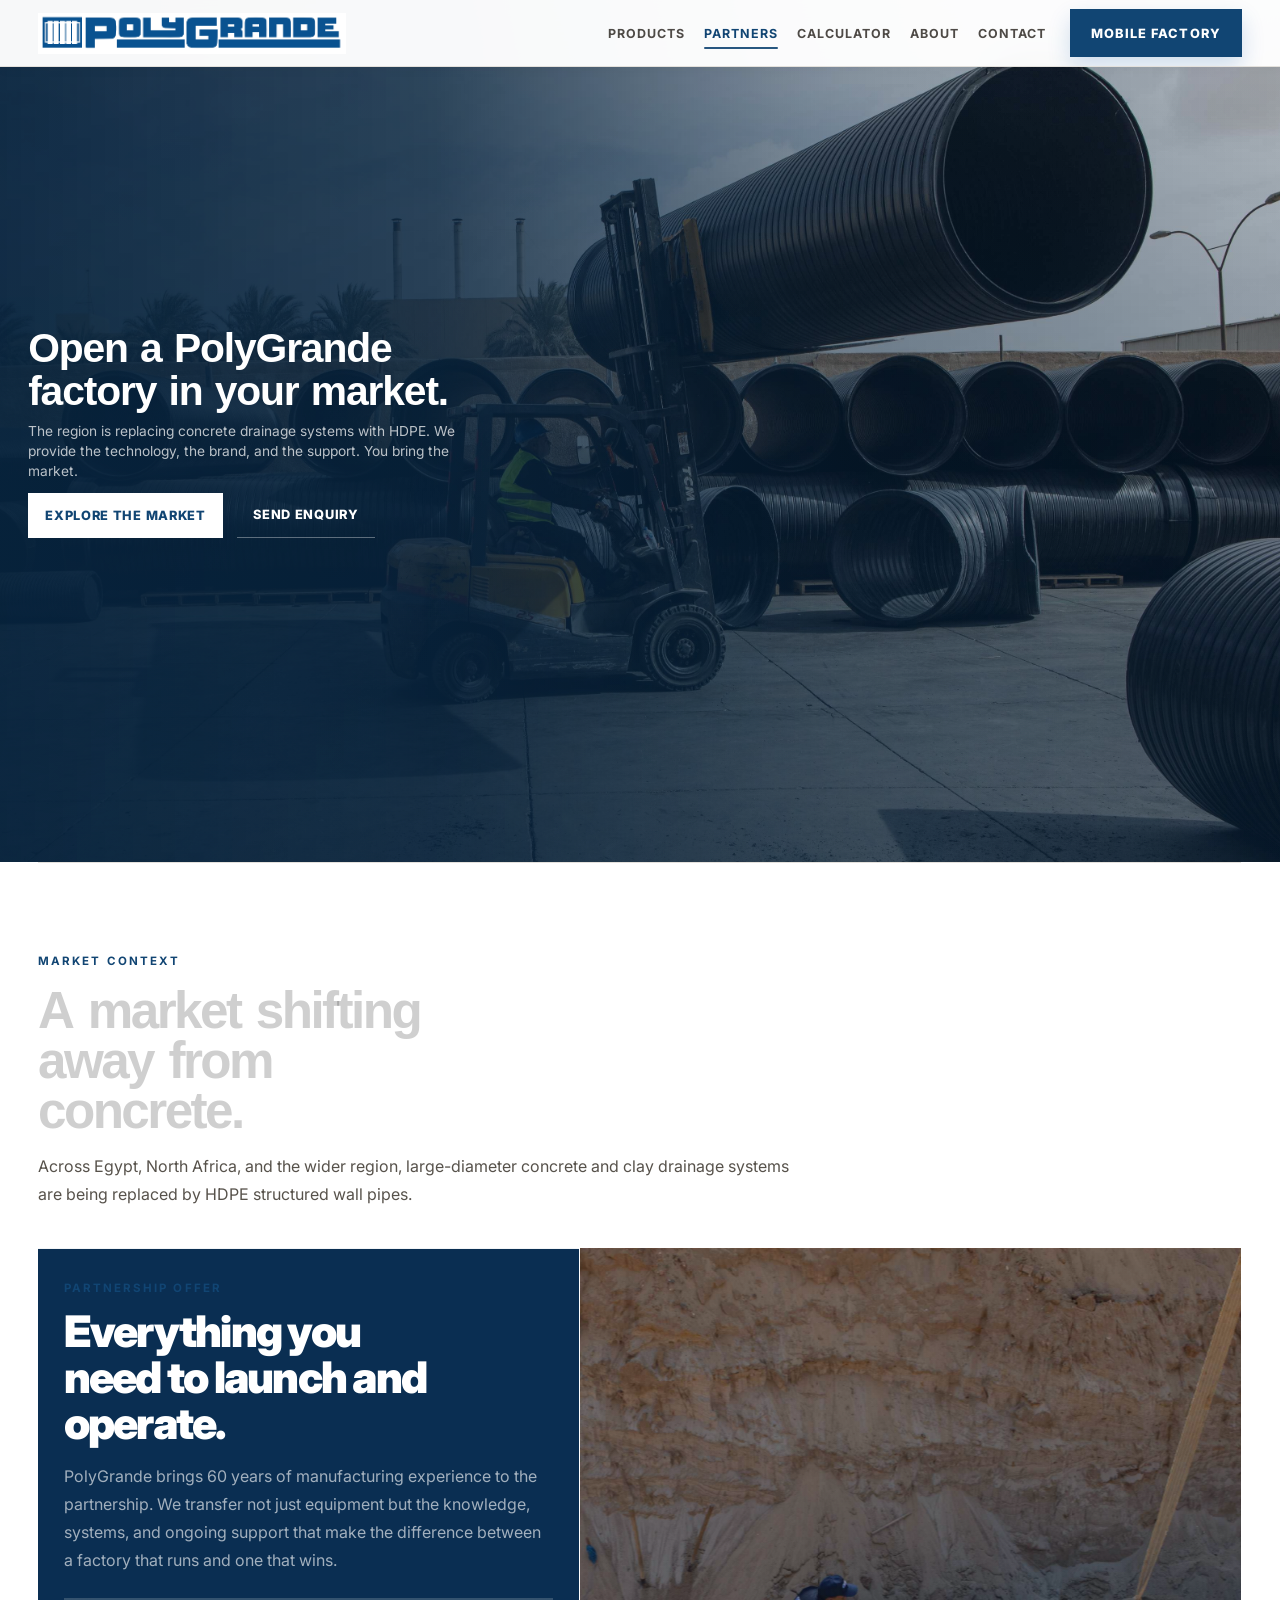
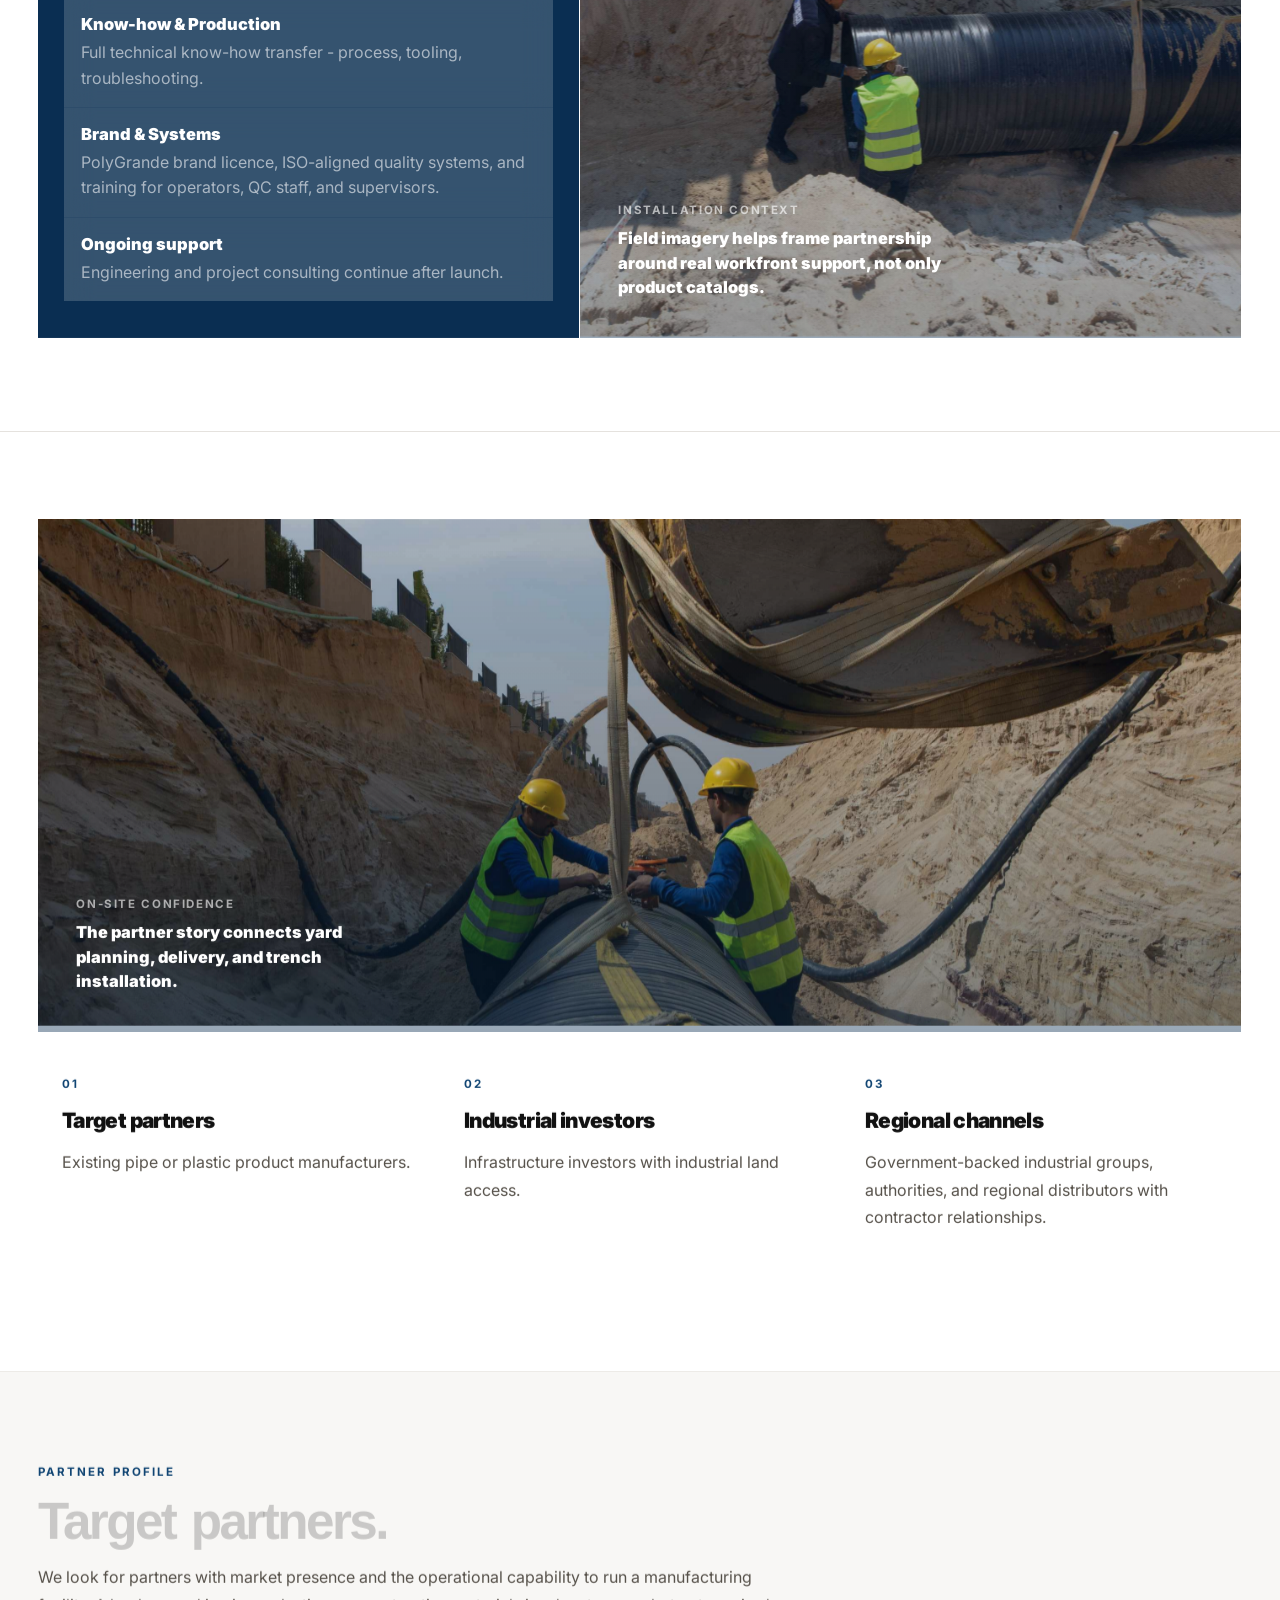
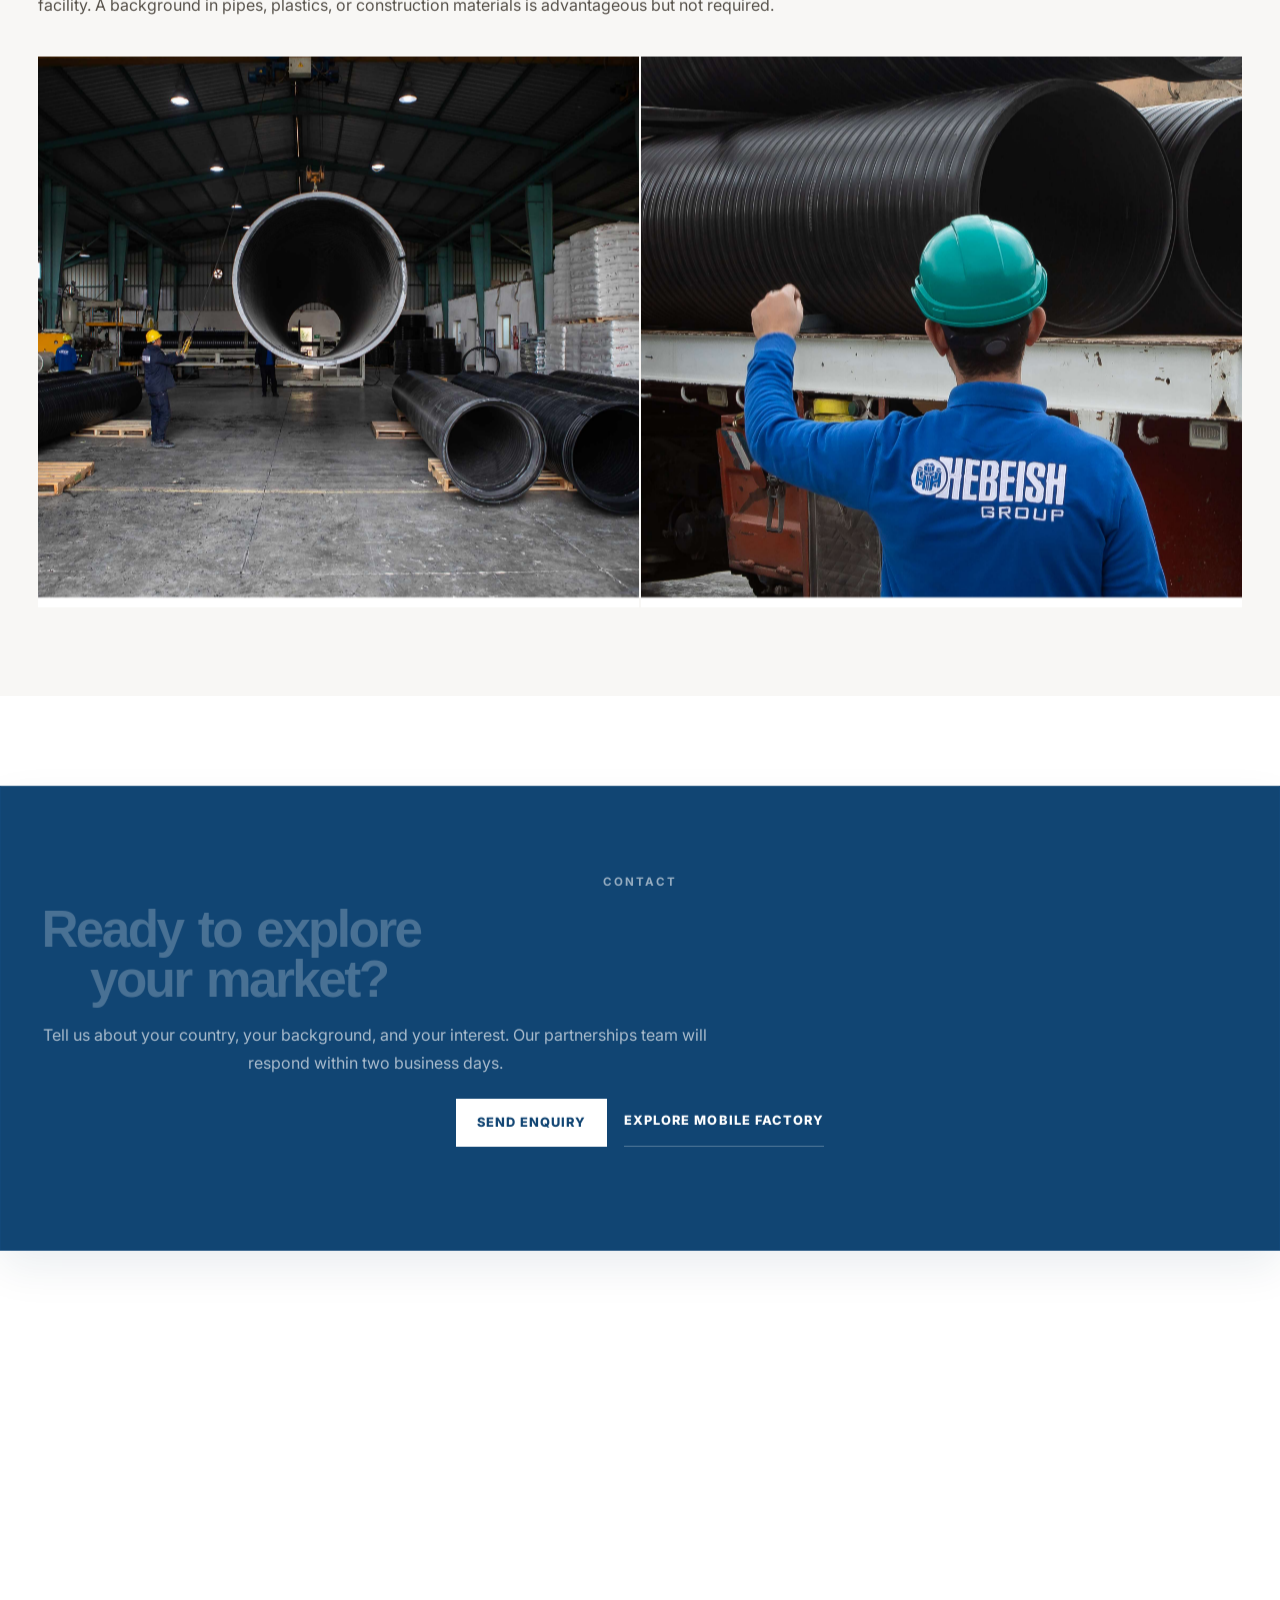
==== commit 947ef54e: "Replace site copy with client content" ====
--- a/become-a-partner.html
+++ b/become-a-partner.html
@@ -3,9 +3,9 @@
 <head>
   <meta charset="UTF-8">
   <meta name="viewport" content="width=device-width, initial-scale=1.0">
-  <meta name="description" content="Polygrande partnership page for distributors, contractors, and project-led collaborators looking to grow with HDPE pipe systems and technical support.">
+  <meta name="description" content="PolyGrande partnership programme for opening HDPE structured wall pipe factories in new infrastructure markets.">
   <meta name="theme-color" content="#1f5fa8">
-  <title>Polygrande | Become A Partner</title>
+  <title>Become a Partner - PolyGrande</title>
   <link rel="preconnect" href="https://fonts.googleapis.com">
   <link rel="preconnect" href="https://fonts.gstatic.com" crossorigin>
   <link href="https://fonts.googleapis.com/css2?family=Inter:wght@400;500;600;700;800;900&display=swap" rel="stylesheet">
@@ -47,27 +47,26 @@
     <main>
       <section class="hero hero-partner" id="top">
         <div class="hero-copy reveal">
-          <h1>Grow with a pipe systems partner built for projects and long-term execution.</h1>
+          <h1>Open a PolyGrande factory in your market.</h1>
           <p class="hero-text">
-            Partnership here means dependable product access, technical confidence, and infrastructure-focused support
-            for demanding projects and regional markets.
+            The region is replacing concrete drainage systems with HDPE. We provide the technology, the brand, and the support. You bring the market.
           </p>
           <div class="hero-actions">
-            <a class="button button-primary" href="#partner-story">See The Opportunity</a>
-            <a class="button button-secondary" href="#cta">Request A Partnership Call</a>
+            <a class="button button-primary" href="#partner-story">Explore The Market</a>
+            <a class="button button-secondary" href="#cta">Send Enquiry</a>
           </div>
           <ul class="hero-metrics" aria-label="Partner highlights">
             <li>
-              <strong>Channel growth</strong>
-              <span>Support distributors and project-led partners with a stronger industrial product story.</span>
+              <strong>Growing demand</strong>
+              <span>Accelerating infrastructure investment across the region.</span>
             </li>
             <li>
-              <strong>Technical credibility</strong>
-              <span>Pair supply with installation awareness, standards language, and project responsiveness.</span>
+              <strong>The product advantage</strong>
+              <span>Faster installation vs. concrete, lower whole-life cost, and leak-proof jointing.</span>
             </li>
             <li>
-              <strong>Execution support</strong>
-              <span>Help teams move pipe systems from yard to trench with more confidence.</span>
+              <strong>Target markets</strong>
+              <span>North Africa, Sub-Saharan Africa, Gulf & Levant, and active drainage investment markets.</span>
             </li>
           </ul>
         </div>
@@ -96,35 +95,32 @@
 
       <section class="partner-shell" id="partner-story">
         <div class="section-heading reveal">
-          <p class="eyebrow">Why partner</p>
-          <h2>A strong partnership page should connect supply confidence with real project conditions.</h2>
+          <p class="eyebrow">Market context</p>
+          <h2>A market shifting away from concrete.</h2>
           <p>
-            Polygrande supports channel growth with production credibility, field awareness, and the operational
-            discipline needed for infrastructure supply.
+            Across Egypt, North Africa, and the wider region, large-diameter concrete and clay drainage systems are being replaced by HDPE structured wall pipes.
           </p>
         </div>
 
         <div class="partner-layout">
           <article class="partner-copy reveal">
-            <p class="eyebrow">Partnership model</p>
-            <h3>Partner with a team that supports both commercial growth and project execution.</h3>
+            <p class="eyebrow">Partnership offer</p>
+            <h3>Everything you need to launch and operate.</h3>
             <p>
-              The strongest partnerships in this category are built around more than product price. They are built
-              around availability, technical trust, responsiveness, and the ability to help customers move from order
-              planning to delivery and installation with fewer surprises.
+              PolyGrande brings 60 years of manufacturing experience to the partnership. We transfer not just equipment but the knowledge, systems, and ongoing support that make the difference between a factory that runs and one that wins.
             </p>
             <div class="partner-points">
               <div>
-                <strong>Broader product story</strong>
-                <span>Present HDPE systems as a complete infrastructure solution rather than a simple commodity line.</span>
+                <strong>Know-how & Production</strong>
+                <span>Full technical know-how transfer - process, tooling, troubleshooting.</span>
               </div>
               <div>
-                <strong>Support in the field</strong>
-                <span>Use real site and handling imagery to reinforce that Polygrande understands project execution.</span>
+                <strong>Brand & Systems</strong>
+                <span>PolyGrande brand licence, ISO-aligned quality systems, and training for operators, QC staff, and supervisors.</span>
               </div>
               <div>
-                <strong>Longer-term value</strong>
-                <span>Build relationships that can scale across projects, regions, and future infrastructure opportunities.</span>
+                <strong>Ongoing support</strong>
+                <span>Engineering and project consulting continue after launch.</span>
               </div>
             </div>
           </article>
@@ -151,29 +147,29 @@
         <div class="partner-grid">
           <article class="partner-card reveal">
             <p class="eyebrow">01</p>
-            <h3>Open new project channels</h3>
-            <p>Help partners approach infrastructure work with a stronger product narrative, sharper visuals, and clearer commercial positioning.</p>
+            <h3>Target partners</h3>
+            <p>Existing pipe or plastic product manufacturers.</p>
           </article>
           <article class="partner-card reveal">
             <p class="eyebrow">02</p>
-            <h3>Sell with technical confidence</h3>
-            <p>Back partnership conversations with standards awareness, installation context, and a more practical understanding of system delivery.</p>
+            <h3>Industrial investors</h3>
+            <p>Infrastructure investors with industrial land access.</p>
           </article>
           <article class="partner-card reveal">
             <p class="eyebrow">03</p>
-            <h3>Build durable relationships</h3>
-            <p>Frame the partnership around repeatable support, project continuity, and shared growth rather than one-off transactions.</p>
+            <h3>Regional channels</h3>
+            <p>Government-backed industrial groups, authorities, and regional distributors with contractor relationships.</p>
           </article>
         </div>
       </section>
 
       <section class="photo-section photo-section-tight" aria-labelledby="partner-gallery-title">
         <div class="section-heading reveal">
-          <p class="eyebrow">Supply and support</p>
-          <h2 id="partner-gallery-title">Additional photography can reinforce both supply confidence and delivery follow-through.</h2>
+          <p class="eyebrow">Partner profile</p>
+          <h2 id="partner-gallery-title">Target partners.</h2>
           <p>
-            These images extend the partner narrative beyond one moment in the trench, showing that availability,
-            logistics, and factory capability all support the commercial relationship.
+            We look for partners with market presence and the operational capability to run a manufacturing facility.
+            A background in pipes, plastics, or construction materials is advantageous but not required.
           </p>
         </div>
 
@@ -182,25 +178,25 @@
             <img src="assets/images/media-factory-hero.jpg" alt="Oversized HDPE pipe sections staged across the production floor inside the factory." loading="lazy">
             <figcaption>
               <span>Capacity</span>
-              <strong>Give partnership conversations a clearer sense of production scale and operational readiness.</strong>
+              <strong>Existing pipe or plastic product manufacturers; infrastructure investors with industrial land access.</strong>
             </figcaption>
           </figure>
           <figure class="photo-card reveal">
             <img src="assets/images/media-site-logistics.jpg" alt="Logistics worker directing HDPE pipe loading during outbound transport preparation." loading="lazy">
             <figcaption>
               <span>Delivery flow</span>
-              <strong>Show that the partnership story continues through dispatch, logistics, and project mobilization.</strong>
+              <strong>Government-backed industrial groups and regional distributors with strong contractor relationships.</strong>
             </figcaption>
           </figure>
         </div>
       </section>
 
       <section class="cta reveal partner-cta" id="cta">
-        <p class="eyebrow">Call to action</p>
-        <h2>Start the conversation about becoming a Polygrande partner.</h2>
-        <p>Open the discussion around distribution, project collaboration, and long-term infrastructure growth.</p>
+        <p class="eyebrow">Contact</p>
+        <h2>Ready to explore your market?</h2>
+        <p>Tell us about your country, your background, and your interest. Our partnerships team will respond within two business days.</p>
         <div class="hero-actions hero-actions-centered">
-          <a class="button button-primary" href="mailto:info@polygrande.example?subject=Partnership%20Inquiry">Become A Partner</a>
+          <a class="button button-primary" href="mailto:sales.polygrande@hebeishgroup.com?subject=Partnership%20Inquiry">Send Enquiry</a>
           <a class="button button-secondary" href="mobile-factory.html">Explore Mobile Factory</a>
         </div>
       </section>
@@ -212,7 +208,7 @@
           <span class="site-footer-brand-plate">
             <img class="site-footer-logo" src="assets/branding/polygrande-logo-white.png" alt="Polygrande">
           </span>
-          <p class="site-footer-note">Infrastructure-grade HDPE pipe systems backed by real production, testing, and field-readiness.</p>
+          <p class="site-footer-note">A brand of Hebeish Group. HDPE structured wall pipe manufacturer serving Egypt & North Africa since 1964.</p>
           <div class="site-footer-tags" aria-label="Footer highlights">
             <span>Production</span>
             <span>Testing</span>
@@ -230,21 +226,21 @@
         <nav class="site-footer-column" aria-label="Footer explore links">
           <p class="site-footer-heading">Explore</p>
           <a href="mobile-factory.html">Mobile Factory</a>
-          <a href="become-a-partner.html">Become A Partner</a>
+          <a href="become-a-partner.html">Send Enquiry</a>
           <a href="index.html#about">About Polygrande</a>
         </nav>
 
         <div class="site-footer-column site-footer-contact">
-          <p class="site-footer-heading">Project Support</p>
-          <p>Use the site as a starting point for product, standards, and deployment conversations.</p>
-          <a class="site-footer-button" href="mailto:info@polygrande.example">Start A Discussion</a>
-          <a class="site-footer-mail" href="mailto:info@polygrande.example">info@polygrande.example</a>
+          <p class="site-footer-heading">Contact</p>
+          <p>Head Office: 18 Shagaret El Dor, El Zamalek, Floor 1 - Flat 4, Cairo - Egypt.</p>
+          <a class="site-footer-button" href="mailto:sales.polygrande@hebeishgroup.com">Contact Sales</a>
+          <a class="site-footer-mail" href="mailto:sales.polygrande@hebeishgroup.com">sales.polygrande@hebeishgroup.com</a>
         </div>
       </div>
 
       <div class="site-footer-bottom">
-        <p>Industrial HDPE pipe systems for infrastructure projects.</p>
-        <p>&copy; <span id="year"></span> Polygrande. All rights reserved.</p>
+        <p>Factory / Sales: Plot 3, 5th Industrial Zone, 6th October City - Egypt.</p>
+        <p>&copy; <span id="year"></span> PolyGrande - Hebeish Group - All rights reserved.</p>
       </div>
     </footer>
   </div>
